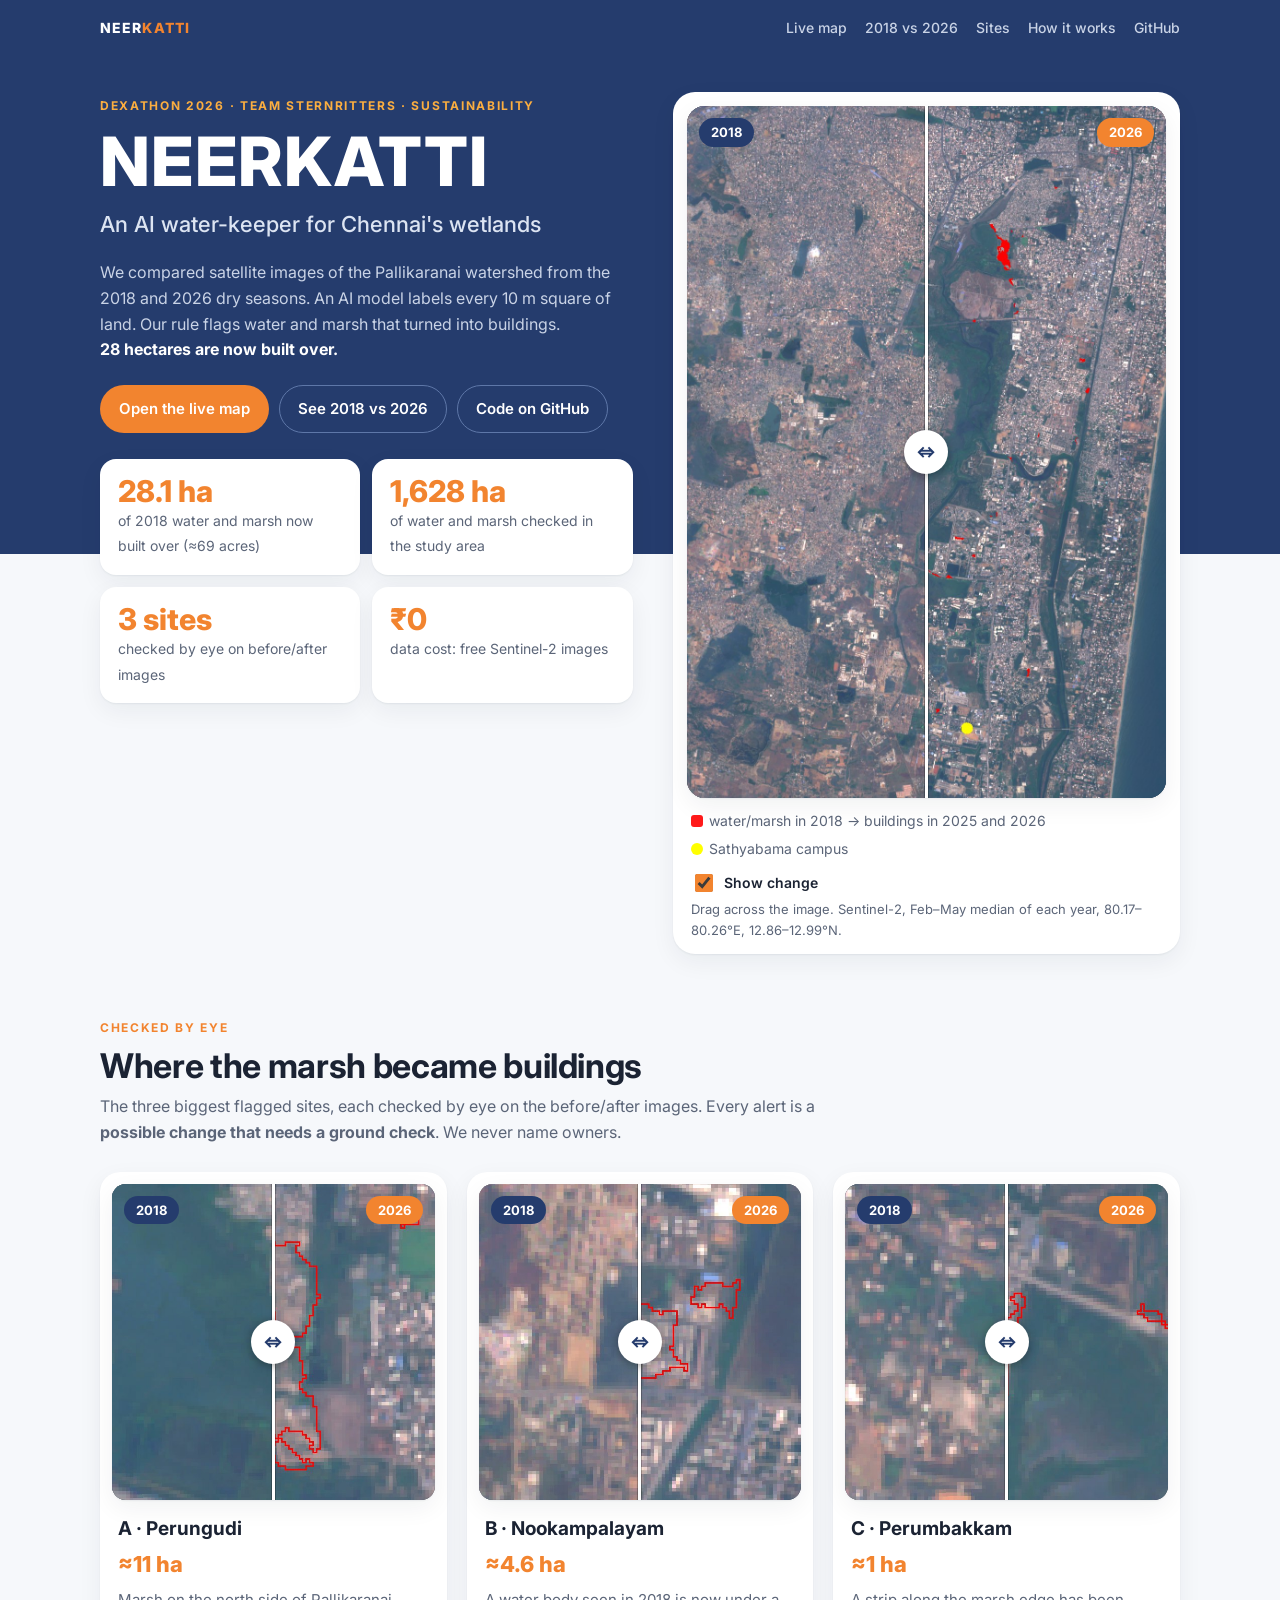
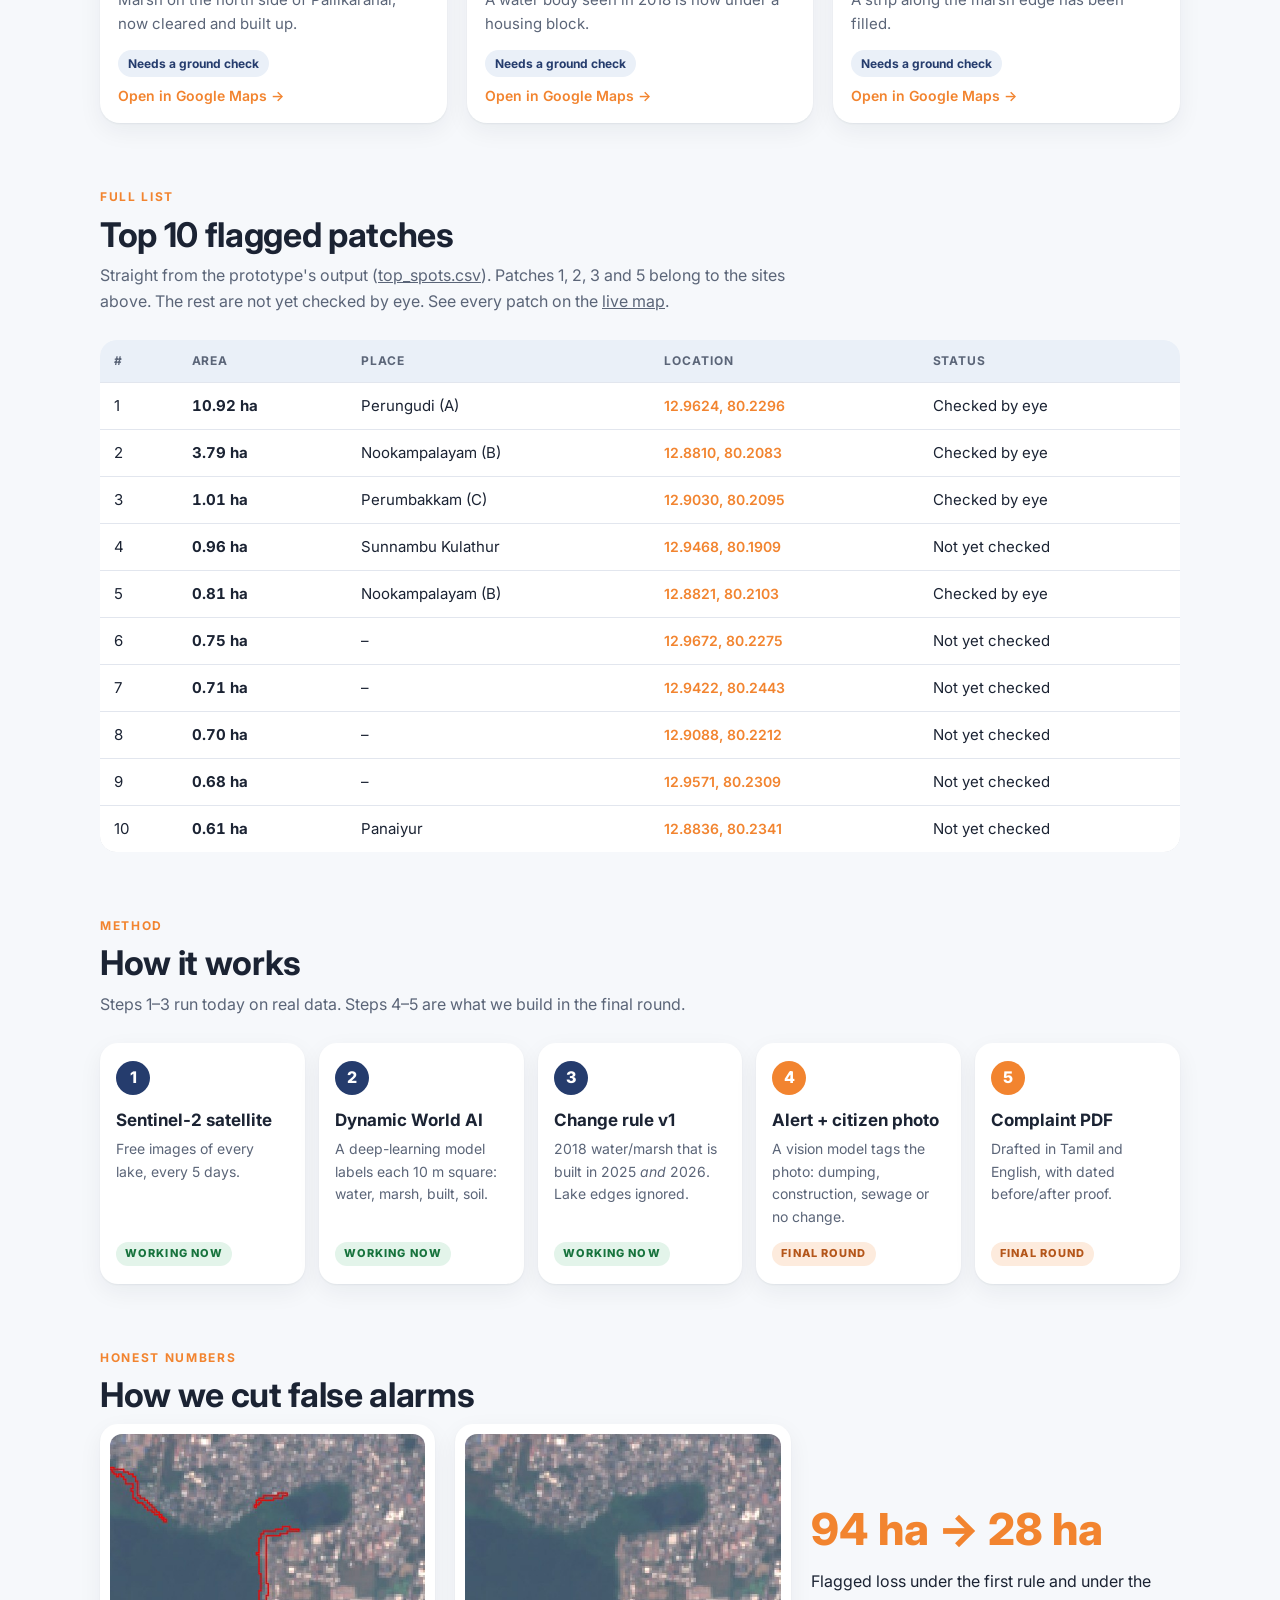
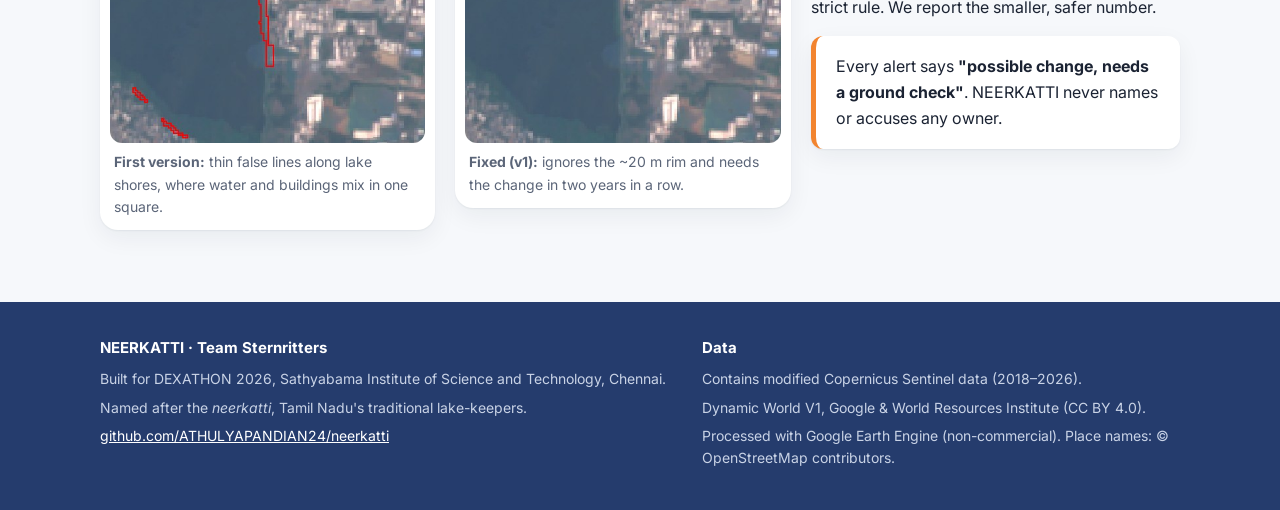
==== docs/index.html @ 3266e4dd "Round 2 web app: live Leaflet map of the Pallikaranai watershed docs/app/ is a static map app: 2018 " ====
<!doctype html>
<html lang="en">
<head>
<meta charset="utf-8">
<meta name="viewport" content="width=device-width, initial-scale=1">
<title>NEERKATTI · Chennai's AI water-keeper</title>
<meta name="description" content="Satellite change detection for the Pallikaranai wetlands, Chennai: 28 hectares of 2018 water and marsh are now built over. DEXATHON 2026, Team Sternritters.">
<meta property="og:title" content="NEERKATTI · Chennai's AI water-keeper">
<meta property="og:description" content="28 hectares of Pallikaranai's 2018 water and marsh are now built over. Drag the slider to see 2018 vs 2026.">
<meta property="og:image" content="https://athulyapandian24.github.io/neerkatti/img/og.jpg">
<meta property="og:url" content="https://athulyapandian24.github.io/neerkatti/">
<meta property="og:type" content="website">
<meta name="twitter:card" content="summary_large_image">
<link rel="icon" href="data:image/svg+xml,%3Csvg xmlns='http://www.w3.org/2000/svg' viewBox='0 0 64 64'%3E%3Ccircle cx='32' cy='32' r='30' fill='%23253C6D'/%3E%3Cpath d='M32 12C24 24 19 31 19 38a13 13 0 0 0 26 0c0-7-5-14-13-26z' fill='%23F2842F'/%3E%3C/svg%3E">
<link rel="preconnect" href="https://fonts.googleapis.com">
<link rel="preconnect" href="https://fonts.gstatic.com" crossorigin>
<link href="https://fonts.googleapis.com/css2?family=Inter:wght@400;500;600;700;800&display=swap" rel="stylesheet">
<style>
:root{
  --navy:#253C6D; --orange:#F2842F; --red:#ff1a1a; --yellow:#FBAE40;
  --bg:#F6F8FB; --card:#FFFFFF; --ink:#1B2333; --muted:#5B6578; --line:#E2E6EE; --tint:#EAF0F8;
  --shadow:0 1px 2px rgba(20,30,55,.06),0 8px 24px rgba(20,30,55,.06);
}
@media (prefers-color-scheme:dark){
  :root{--bg:#0E1422;--card:#161F31;--ink:#E8ECF4;--muted:#9AA6BC;--line:#26324A;--tint:#1C2740;
    --shadow:0 1px 2px rgba(0,0,0,.3),0 8px 24px rgba(0,0,0,.25)}
}
*{box-sizing:border-box}
html{scroll-behavior:smooth}
body{margin:0;background:var(--bg);color:var(--ink);font:16px/1.6 Inter,"Segoe UI",system-ui,-apple-system,sans-serif;-webkit-font-smoothing:antialiased}
a{color:inherit}
.wrap{max-width:1120px;margin:0 auto;padding:0 20px}
header.top{background:var(--navy);color:#fff}
header.top .wrap{display:flex;gap:12px;align-items:center;justify-content:space-between;min-height:56px;font-size:14px}
.brand{font-weight:800;letter-spacing:.08em}
.brand span{color:var(--orange)}
.top nav a{color:#C9D3E6;text-decoration:none;margin-left:18px;font-weight:500}
.top nav a:hover{color:#fff}
.hero{background:linear-gradient(180deg,var(--navy) 0,var(--navy) 55%,var(--bg) 55%);color:#fff;padding:36px 0 8px}
.hero-grid{display:grid;grid-template-columns:1.05fr 1fr;gap:40px;align-items:start}
.kicker{display:inline-block;font-size:12px;font-weight:700;letter-spacing:.14em;text-transform:uppercase;color:var(--yellow);margin-bottom:12px}
h1{font-size:clamp(40px,7vw,68px);line-height:1;margin:0 0 12px;letter-spacing:.02em;font-weight:800}
.sub{font-size:clamp(18px,2.4vw,22px);color:#DCE4F2;margin:0 0 18px;font-weight:500}
.lead{color:#C9D3E6;max-width:34em;margin:0 0 22px}
.lead b{color:#fff}
.btns{display:flex;flex-wrap:wrap;gap:10px;margin-bottom:26px}
.btn{display:inline-flex;align-items:center;gap:8px;padding:11px 18px;border-radius:999px;font-weight:600;font-size:15px;text-decoration:none;border:1.5px solid transparent}
.btn.primary{background:var(--orange);color:#fff}
.btn.ghost{border-color:#5E77A8;color:#fff}
.btn:hover{filter:brightness(1.08)}
.stats{display:grid;grid-template-columns:repeat(2,1fr);gap:12px;margin-top:4px}
.stat{background:var(--card);color:var(--ink);border-radius:16px;padding:16px 18px;box-shadow:var(--shadow)}
.stat b{display:block;font-size:30px;line-height:1.1;color:var(--orange);font-weight:800}
.stat span{font-size:14px;color:var(--muted)}
/* compare slider */
.compare{position:relative;overflow:hidden;border-radius:18px;box-shadow:var(--shadow);background:#2a3242;touch-action:pan-y;user-select:none;-webkit-user-select:none;cursor:ew-resize;--pos:50%}
.compare img{display:block;width:100%;height:auto;pointer-events:none}
.compare .after{position:relative}
.compare .after img + img{position:absolute;inset:0}
.compare .before{position:absolute;inset:0;clip-path:inset(0 calc(100% - var(--pos)) 0 0)}
.compare .handle{position:absolute;top:0;bottom:0;left:var(--pos);width:3px;margin-left:-1.5px;background:#fff;box-shadow:0 0 0 1px rgba(0,0,0,.25)}
.compare .knob{position:absolute;top:50%;left:var(--pos);transform:translate(-50%,-50%);width:44px;height:44px;border-radius:50%;background:#fff;color:var(--navy);display:grid;place-items:center;box-shadow:0 2px 10px rgba(0,0,0,.35);font-weight:800;font-size:15px}
.compare .knob:focus-visible{outline:3px solid var(--orange);outline-offset:3px}
.tag{position:absolute;top:12px;padding:4px 12px;border-radius:999px;font-size:13px;font-weight:700;color:#fff;pointer-events:none}
.tag.l{left:12px;background:var(--navy)}
.tag.r{right:12px;background:var(--orange)}
.map-card{background:var(--card);border-radius:22px;padding:14px;box-shadow:var(--shadow)}
.map-tools{display:flex;flex-wrap:wrap;gap:10px 18px;align-items:center;justify-content:space-between;padding:12px 4px 2px;font-size:14px;color:var(--muted)}
.legend{display:flex;flex-wrap:wrap;gap:6px 16px}
.legend i{display:inline-block;width:12px;height:12px;border-radius:3px;margin-right:6px;vertical-align:-1px}
.switch{display:inline-flex;align-items:center;gap:8px;cursor:pointer;font-weight:600;color:var(--ink)}
.switch input{width:18px;height:18px;accent-color:var(--orange)}
.hint{font-size:13px;color:var(--muted);padding:2px 4px 0}
section{padding:56px 0 8px}
h2{font-size:clamp(26px,3.4vw,34px);margin:0 0 8px;letter-spacing:-.01em;line-height:1.2}
.label{font-size:12px;font-weight:700;letter-spacing:.14em;text-transform:uppercase;color:var(--orange);margin-bottom:8px}
.intro{color:var(--muted);max-width:46em;margin:0 0 26px}
.sites{display:grid;grid-template-columns:repeat(3,1fr);gap:20px}
.site{background:var(--card);border-radius:20px;padding:12px;box-shadow:var(--shadow);display:flex;flex-direction:column}
.site .compare{border-radius:14px}
.site h3{margin:14px 6px 2px;font-size:19px}
.site .ha{margin:0 6px;color:var(--orange);font-weight:800;font-size:22px}
.site p{margin:6px 6px 10px;color:var(--muted);font-size:15px}
.site .foot{margin-top:auto;display:flex;flex-wrap:wrap;gap:8px;align-items:center;justify-content:space-between;padding:4px 6px 4px}
.pill{font-size:12px;font-weight:700;padding:4px 10px;border-radius:999px;background:var(--tint);color:var(--navy)}
@media (prefers-color-scheme:dark){.pill{color:#C9D3E6}}
.maplink{font-size:14px;font-weight:600;color:var(--orange);text-decoration:none}
.maplink:hover{text-decoration:underline}
table{width:100%;border-collapse:collapse;background:var(--card);border-radius:16px;overflow:hidden;box-shadow:var(--shadow);font-size:15px}
th,td{padding:11px 14px;text-align:left;border-bottom:1px solid var(--line)}
th{font-size:12px;letter-spacing:.08em;text-transform:uppercase;color:var(--muted);background:var(--tint)}
td.num{font-variant-numeric:tabular-nums;font-weight:700}
tr:last-child td{border-bottom:0}
.table-wrap{overflow-x:auto;border-radius:16px}
.steps{display:grid;grid-template-columns:repeat(5,1fr);gap:14px;counter-reset:s}
.step{background:var(--card);border-radius:18px;padding:18px 16px;box-shadow:var(--shadow);position:relative;display:flex;flex-direction:column;align-items:flex-start}
.step::before{counter-increment:s;content:counter(s);display:grid;place-items:center;width:34px;height:34px;border-radius:50%;background:var(--navy);color:#fff;font-weight:800;margin-bottom:12px}
.step.next::before{background:var(--orange)}
.step h3{margin:0 0 4px;font-size:17px}
.step p{margin:0 0 14px;color:var(--muted);font-size:14px}
.st{display:inline-block;margin-top:auto;font-size:11px;font-weight:800;letter-spacing:.1em;padding:3px 9px;border-radius:999px}
.st.now{background:#E3F4EA;color:#17733D}
.st.final{background:#FDEBDD;color:#B4561A}
@media (prefers-color-scheme:dark){.st.now{background:#163A27;color:#7FD6A2}.st.final{background:#3E2615;color:#F6B285}}
.fix{display:grid;grid-template-columns:1fr 1fr 1.1fr;gap:20px;align-items:start}
.fix figure{margin:0;background:var(--card);border-radius:18px;padding:10px;box-shadow:var(--shadow)}
.fix img{width:100%;height:auto;border-radius:12px;display:block}
.fix figcaption{font-size:14px;color:var(--muted);padding:8px 4px 2px}
.big{font-size:44px;font-weight:800;color:var(--orange);line-height:1.1;margin:0 0 8px}
.note{background:var(--card);border-left:5px solid var(--orange);border-radius:12px;padding:18px 20px;box-shadow:var(--shadow)}
.note p{margin:0}
footer{margin-top:64px;background:var(--navy);color:#C9D3E6;padding:34px 0;font-size:14px}
footer a{color:#fff}
footer .cols{display:grid;grid-template-columns:1.2fr 1fr;gap:28px}
footer h4{color:#fff;margin:0 0 8px;font-size:15px}
footer p{margin:0 0 6px}
@media (max-width:900px){
  .hero{background:var(--navy);padding-bottom:28px}
  .hero-grid{grid-template-columns:1fr}
  .sites{grid-template-columns:1fr}
  .steps{grid-template-columns:1fr 1fr}
  .fix{grid-template-columns:1fr 1fr}
  .fix .fix-text{grid-column:1/-1}
  footer .cols{grid-template-columns:1fr}
  .top nav{display:none}
}
@media (max-width:520px){
  .wrap{padding:0 16px}
  .steps{grid-template-columns:1fr}
  .fix{grid-template-columns:1fr}
  .stat b{font-size:26px}
}
</style>
</head>
<body>
<header class="top">
  <div class="wrap">
    <div class="brand">NEER<span>KATTI</span></div>
    <nav aria-label="Sections">
      <a href="app/">Live map</a><a href="#map">2018 vs 2026</a><a href="#sites">Sites</a><a href="#how">How it works</a><a href="https://github.com/ATHULYAPANDIAN24/neerkatti">GitHub</a>
    </nav>
  </div>
</header>

<div class="hero">
  <div class="wrap hero-grid">
    <div>
      <span class="kicker">DEXATHON 2026 · Team Sternritters · Sustainability</span>
      <h1>NEERKATTI</h1>
      <p class="sub">An AI water-keeper for Chennai's wetlands</p>
      <p class="lead">We compared satellite images of the Pallikaranai watershed from the 2018 and 2026 dry seasons. An AI model labels every 10&nbsp;m square of land. Our rule flags water and marsh that turned into buildings. <b>28&nbsp;hectares are now built over.</b></p>
      <div class="btns">
        <a class="btn primary" href="app/">Open the live map</a>
        <a class="btn ghost" href="#map">See 2018 vs 2026</a>
        <a class="btn ghost" href="https://github.com/ATHULYAPANDIAN24/neerkatti">Code on GitHub</a>
      </div>
      <div class="stats">
        <div class="stat"><b>28.1&nbsp;ha</b><span>of 2018 water and marsh now built over (≈69 acres)</span></div>
        <div class="stat"><b>1,628&nbsp;ha</b><span>of water and marsh checked in the study area</span></div>
        <div class="stat"><b>3 sites</b><span>checked by eye on before/after images</span></div>
        <div class="stat"><b>₹0</b><span>data cost: free Sentinel-2 images</span></div>
      </div>
    </div>

    <div class="map-card" id="map">
      <div class="compare" data-compare aria-label="2018 versus 2026 satellite comparison">
        <div class="after">
          <img src="img/area_2026.jpg" alt="Pallikaranai watershed, 2026 satellite image" width="1039" height="1500">
          <img src="img/area_2026_loss.jpg" alt="Pallikaranai watershed, 2026, with built-over water and marsh in red" width="1039" height="1500" data-loss>
        </div>
        <div class="before"><img src="img/area_2018.jpg" alt="Pallikaranai watershed, 2018 satellite image" width="1039" height="1500"></div>
        <span class="tag l">2018</span><span class="tag r">2026</span>
        <div class="handle"></div>
        <div class="knob" role="slider" tabindex="0" aria-label="Move to compare 2018 and 2026" aria-valuemin="0" aria-valuemax="100" aria-valuenow="50">⇔</div>
      </div>
      <div class="map-tools">
        <div class="legend">
          <span><i style="background:var(--red)"></i>water/marsh in 2018 → buildings in 2025 and 2026</span>
          <span><i style="background:#ffff00;border-radius:50%"></i>Sathyabama campus</span>
        </div>
        <label class="switch"><input type="checkbox" checked data-toggle> Show change</label>
      </div>
      <div class="hint">Drag across the image. Sentinel-2, Feb–May median of each year, 80.17–80.26°E, 12.86–12.99°N.</div>
    </div>
  </div>
</div>

<main class="wrap">
  <section id="sites">
    <div class="label">Checked by eye</div>
    <h2>Where the marsh became buildings</h2>
    <p class="intro">The three biggest flagged sites, each checked by eye on the before/after images. Every alert is a <b>possible change that needs a ground check</b>. We never name owners.</p>
    <div class="sites">
      <article class="site">
        <div class="compare" data-compare aria-label="Site A, Perungudi, 2018 versus 2026">
          <div class="after"><img src="img/site_a_2026.jpg" alt="Perungudi 2026 with lost marsh outlined in red" width="640" height="628" loading="lazy"></div>
          <div class="before"><img src="img/site_a_2018.jpg" alt="Perungudi 2018" width="640" height="628" loading="lazy"></div>
          <span class="tag l">2018</span><span class="tag r">2026</span>
          <div class="handle"></div><div class="knob" role="slider" tabindex="0" aria-label="Compare 2018 and 2026" aria-valuemin="0" aria-valuemax="100" aria-valuenow="50">⇔</div>
        </div>
        <h3>A · Perungudi</h3>
        <div class="ha">≈11 ha</div>
        <p>Marsh on the north side of Pallikaranai, now cleared and built up.</p>
        <div class="foot"><span class="pill">Needs a ground check</span><a class="maplink" href="https://www.google.com/maps/@12.96237,80.22958,600m/data=!3m1!1e3">Open in Google Maps →</a></div>
      </article>
      <article class="site">
        <div class="compare" data-compare aria-label="Site B, Nookampalayam, 2018 versus 2026">
          <div class="after"><img src="img/site_b_2026.jpg" alt="Nookampalayam 2026 with built-over water outlined in red" width="640" height="628" loading="lazy"></div>
          <div class="before"><img src="img/site_b_2018.jpg" alt="Nookampalayam 2018" width="640" height="628" loading="lazy"></div>
          <span class="tag l">2018</span><span class="tag r">2026</span>
          <div class="handle"></div><div class="knob" role="slider" tabindex="0" aria-label="Compare 2018 and 2026" aria-valuemin="0" aria-valuemax="100" aria-valuenow="50">⇔</div>
        </div>
        <h3>B · Nookampalayam</h3>
        <div class="ha">≈4.6 ha</div>
        <p>A water body seen in 2018 is now under a housing block.</p>
        <div class="foot"><span class="pill">Needs a ground check</span><a class="maplink" href="https://www.google.com/maps/@12.88096,80.20827,600m/data=!3m1!1e3">Open in Google Maps →</a></div>
      </article>
      <article class="site">
        <div class="compare" data-compare aria-label="Site C, Perumbakkam, 2018 versus 2026">
          <div class="after"><img src="img/site_c_2026.jpg" alt="Perumbakkam 2026 with filled marsh edge outlined in red" width="640" height="628" loading="lazy"></div>
          <div class="before"><img src="img/site_c_2018.jpg" alt="Perumbakkam 2018" width="640" height="628" loading="lazy"></div>
          <span class="tag l">2018</span><span class="tag r">2026</span>
          <div class="handle"></div><div class="knob" role="slider" tabindex="0" aria-label="Compare 2018 and 2026" aria-valuemin="0" aria-valuemax="100" aria-valuenow="50">⇔</div>
        </div>
        <h3>C · Perumbakkam</h3>
        <div class="ha">≈1 ha</div>
        <p>A strip along the marsh edge has been filled.</p>
        <div class="foot"><span class="pill">Needs a ground check</span><a class="maplink" href="https://www.google.com/maps/@12.90296,80.20947,600m/data=!3m1!1e3">Open in Google Maps →</a></div>
      </article>
    </div>
  </section>

  <section id="spots">
    <div class="label">Full list</div>
    <h2>Top 10 flagged patches</h2>
    <p class="intro">Straight from the prototype's output (<a href="https://github.com/ATHULYAPANDIAN24/neerkatti/blob/main/outputs/top_spots.csv">top_spots.csv</a>). Patches 1, 2, 3 and 5 belong to the sites above. The rest are not yet checked by eye. See every patch on the <a href="app/">live map</a>.</p>
    <div class="table-wrap">
      <table>
        <thead><tr><th>#</th><th>Area</th><th>Place</th><th>Location</th><th>Status</th></tr></thead>
        <tbody>
          <tr><td>1</td><td class="num">10.92 ha</td><td>Perungudi (A)</td><td><a class="maplink" href="https://www.google.com/maps/@12.96237,80.22958,400m/data=!3m1!1e3">12.9624, 80.2296</a></td><td>Checked by eye</td></tr>
          <tr><td>2</td><td class="num">3.79 ha</td><td>Nookampalayam (B)</td><td><a class="maplink" href="https://www.google.com/maps/@12.88096,80.20827,400m/data=!3m1!1e3">12.8810, 80.2083</a></td><td>Checked by eye</td></tr>
          <tr><td>3</td><td class="num">1.01 ha</td><td>Perumbakkam (C)</td><td><a class="maplink" href="https://www.google.com/maps/@12.90296,80.20947,400m/data=!3m1!1e3">12.9030, 80.2095</a></td><td>Checked by eye</td></tr>
          <tr><td>4</td><td class="num">0.96 ha</td><td>Sunnambu Kulathur</td><td><a class="maplink" href="https://www.google.com/maps/@12.94678,80.19085,400m/data=!3m1!1e3">12.9468, 80.1909</a></td><td>Not yet checked</td></tr>
          <tr><td>5</td><td class="num">0.81 ha</td><td>Nookampalayam (B)</td><td><a class="maplink" href="https://www.google.com/maps/@12.88213,80.21025,400m/data=!3m1!1e3">12.8821, 80.2103</a></td><td>Checked by eye</td></tr>
          <tr><td>6</td><td class="num">0.75 ha</td><td>–</td><td><a class="maplink" href="https://www.google.com/maps/@12.96723,80.2275,400m/data=!3m1!1e3">12.9672, 80.2275</a></td><td>Not yet checked</td></tr>
          <tr><td>7</td><td class="num">0.71 ha</td><td>–</td><td><a class="maplink" href="https://www.google.com/maps/@12.9422,80.24429,400m/data=!3m1!1e3">12.9422, 80.2443</a></td><td>Not yet checked</td></tr>
          <tr><td>8</td><td class="num">0.70 ha</td><td>–</td><td><a class="maplink" href="https://www.google.com/maps/@12.9088,80.22116,400m/data=!3m1!1e3">12.9088, 80.2212</a></td><td>Not yet checked</td></tr>
          <tr><td>9</td><td class="num">0.68 ha</td><td>–</td><td><a class="maplink" href="https://www.google.com/maps/@12.95706,80.23088,400m/data=!3m1!1e3">12.9571, 80.2309</a></td><td>Not yet checked</td></tr>
          <tr><td>10</td><td class="num">0.61 ha</td><td>Panaiyur</td><td><a class="maplink" href="https://www.google.com/maps/@12.88364,80.23413,400m/data=!3m1!1e3">12.8836, 80.2341</a></td><td>Not yet checked</td></tr>
        </tbody>
      </table>
    </div>
  </section>

  <section id="how">
    <div class="label">Method</div>
    <h2>How it works</h2>
    <p class="intro">Steps 1–3 run today on real data. Steps 4–5 are what we build in the final round.</p>
    <div class="steps">
      <div class="step"><h3>Sentinel-2 satellite</h3><p>Free images of every lake, every 5 days.</p><span class="st now">WORKING NOW</span></div>
      <div class="step"><h3>Dynamic World AI</h3><p>A deep-learning model labels each 10&nbsp;m square: water, marsh, built, soil.</p><span class="st now">WORKING NOW</span></div>
      <div class="step"><h3>Change rule v1</h3><p>2018 water/marsh that is built in 2025 <i>and</i> 2026. Lake edges ignored.</p><span class="st now">WORKING NOW</span></div>
      <div class="step next"><h3>Alert + citizen photo</h3><p>A vision model tags the photo: dumping, construction, sewage or no change.</p><span class="st final">FINAL ROUND</span></div>
      <div class="step next"><h3>Complaint PDF</h3><p>Drafted in Tamil and English, with dated before/after proof.</p><span class="st final">FINAL ROUND</span></div>
    </div>
  </section>

  <section id="fix">
    <div class="label">Honest numbers</div>
    <h2>How we cut false alarms</h2>
    <div class="fix">
      <figure><img src="img/v0_edges.jpg" alt="First version: false alert lines along a lake shore" width="480" height="471" loading="lazy"><figcaption><b>First version:</b> thin false lines along lake shores, where water and buildings mix in one square.</figcaption></figure>
      <figure><img src="img/v1_edges.jpg" alt="Fixed version: no false lines along the shore" width="480" height="471" loading="lazy"><figcaption><b>Fixed (v1):</b> ignores the ~20&nbsp;m rim and needs the change in two years in a row.</figcaption></figure>
      <div class="fix-text" style="align-self:center">
        <p class="big">94 ha → 28 ha</p>
        <p>Flagged loss under the first rule and under the strict rule. We report the smaller, safer number.</p>
        <div class="note"><p>Every alert says <b>"possible change, needs a ground check"</b>. NEERKATTI never names or accuses any owner.</p></div>
      </div>
    </div>
  </section>
</main>

<footer>
  <div class="wrap cols">
    <div>
      <h4>NEERKATTI · Team Sternritters</h4>
      <p>Built for DEXATHON 2026, Sathyabama Institute of Science and Technology, Chennai.</p>
      <p>Named after the <i>neerkatti</i>, Tamil Nadu's traditional lake-keepers.</p>
      <p><a href="https://github.com/ATHULYAPANDIAN24/neerkatti">github.com/ATHULYAPANDIAN24/neerkatti</a></p>
    </div>
    <div>
      <h4>Data</h4>
      <p>Contains modified Copernicus Sentinel data (2018–2026).</p>
      <p>Dynamic World V1, Google &amp; World Resources Institute (CC BY 4.0).</p>
      <p>Processed with Google Earth Engine (non-commercial). Place names: © OpenStreetMap contributors.</p>
    </div>
  </div>
</footer>

<script>
document.querySelectorAll('[data-compare]').forEach(function (box) {
  var knob = box.querySelector('.knob');
  var dragging = false;
  function set(pct) {
    pct = Math.max(0, Math.min(100, pct));
    box.style.setProperty('--pos', pct + '%');
    knob.setAttribute('aria-valuenow', Math.round(pct));
  }
  function fromEvent(e) {
    var r = box.getBoundingClientRect();
    set((e.clientX - r.left) / r.width * 100);
  }
  box.addEventListener('pointerdown', function (e) {
    dragging = true; box.setPointerCapture(e.pointerId); fromEvent(e);
  });
  box.addEventListener('pointermove', function (e) { if (dragging) fromEvent(e); });
  ['pointerup', 'pointercancel'].forEach(function (t) {
    box.addEventListener(t, function () { dragging = false; });
  });
  knob.addEventListener('keydown', function (e) {
    var now = parseFloat(knob.getAttribute('aria-valuenow'));
    if (e.key === 'ArrowLeft' || e.key === 'ArrowDown') { set(now - 5); e.preventDefault(); }
    if (e.key === 'ArrowRight' || e.key === 'ArrowUp') { set(now + 5); e.preventDefault(); }
    if (e.key === 'Home') { set(0); e.preventDefault(); }
    if (e.key === 'End') { set(100); e.preventDefault(); }
  });
});
var toggle = document.querySelector('[data-toggle]');
var loss = document.querySelector('[data-loss]');
toggle.addEventListener('change', function () { loss.style.visibility = toggle.checked ? 'visible' : 'hidden'; });
</script>
</body>
</html>
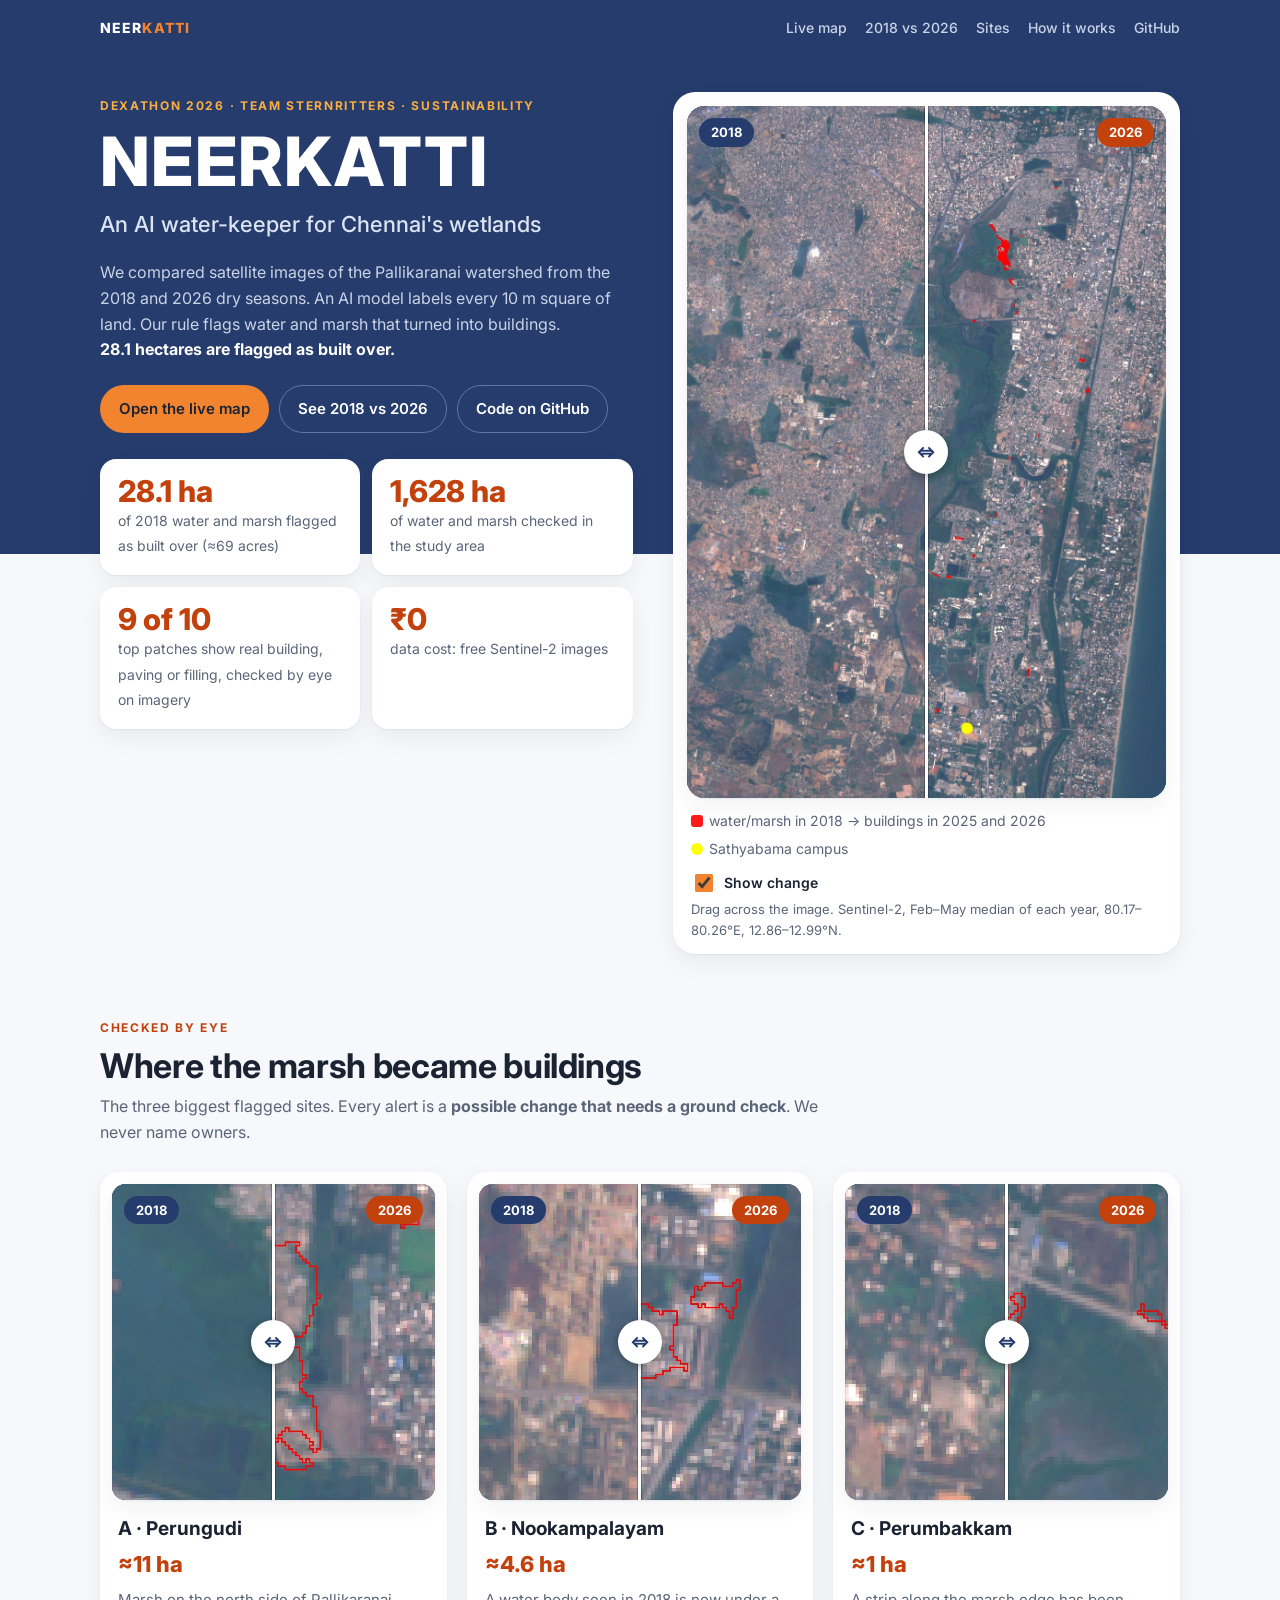
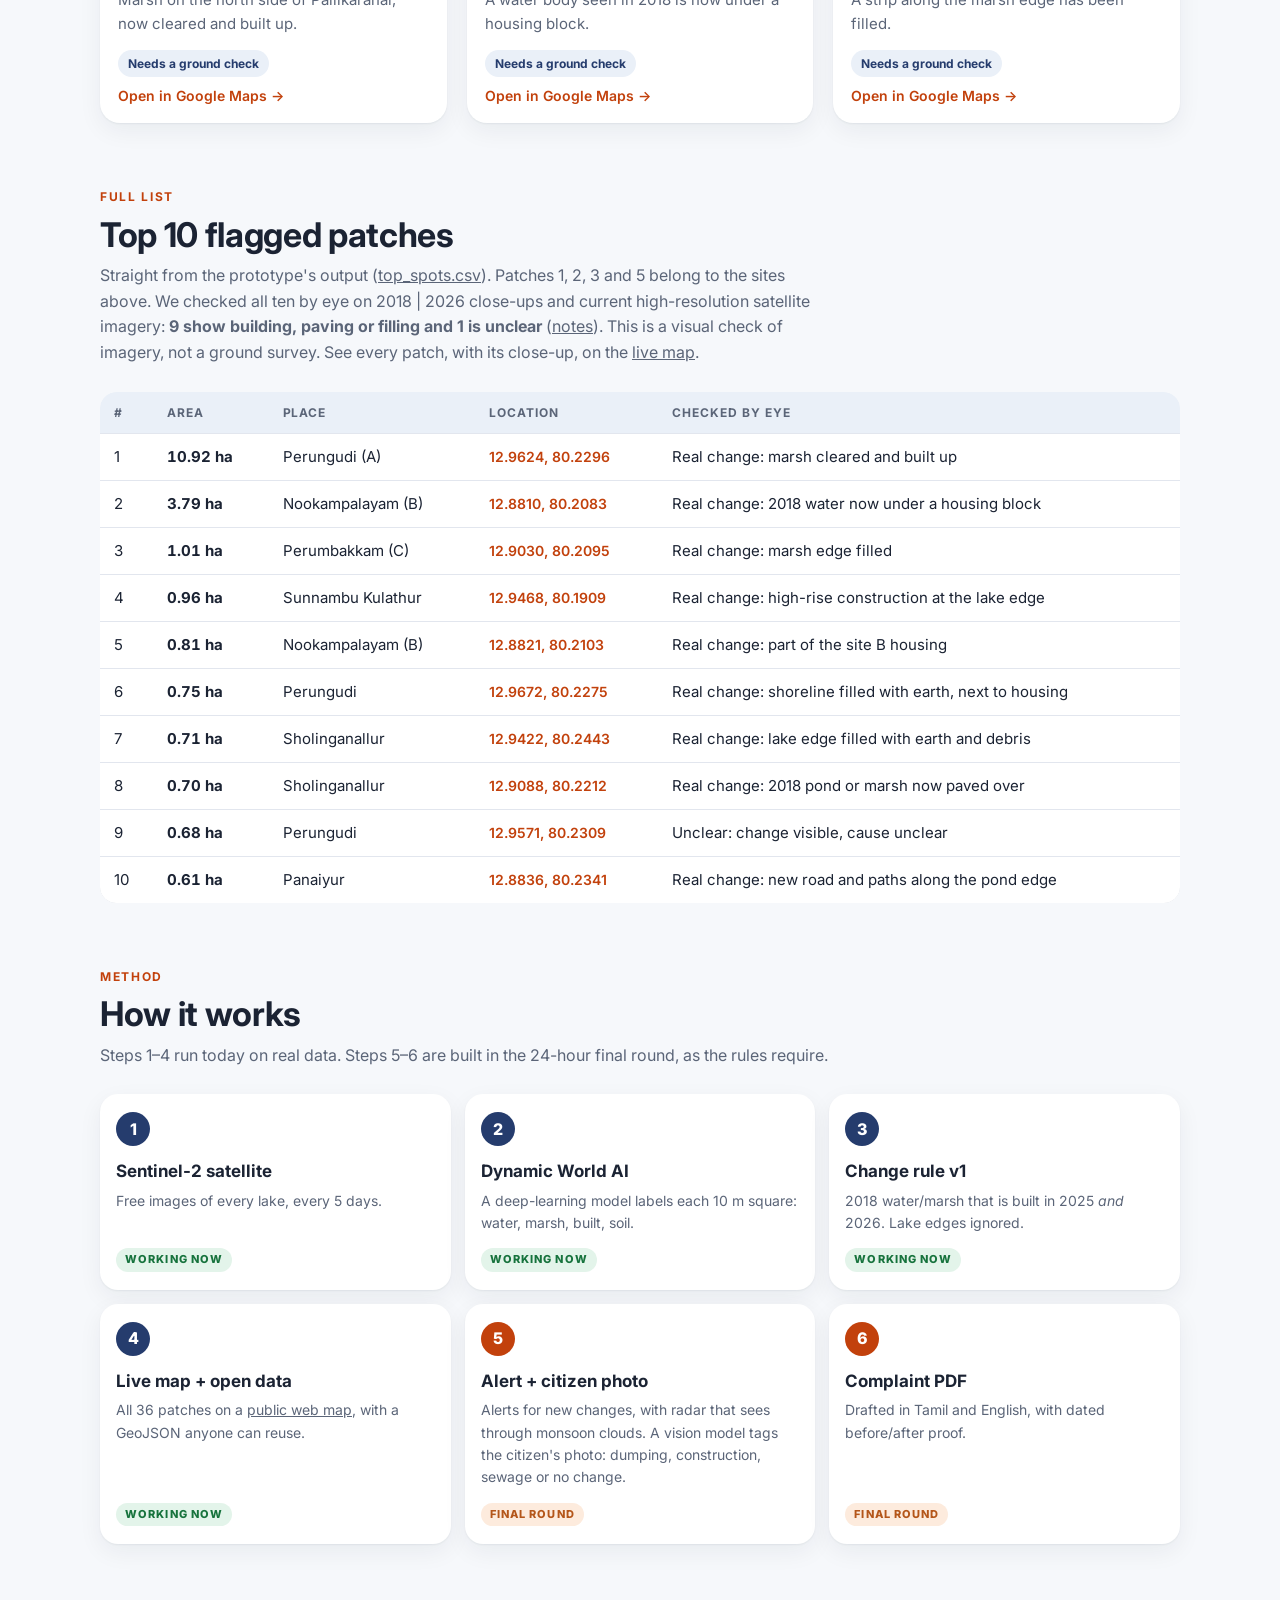
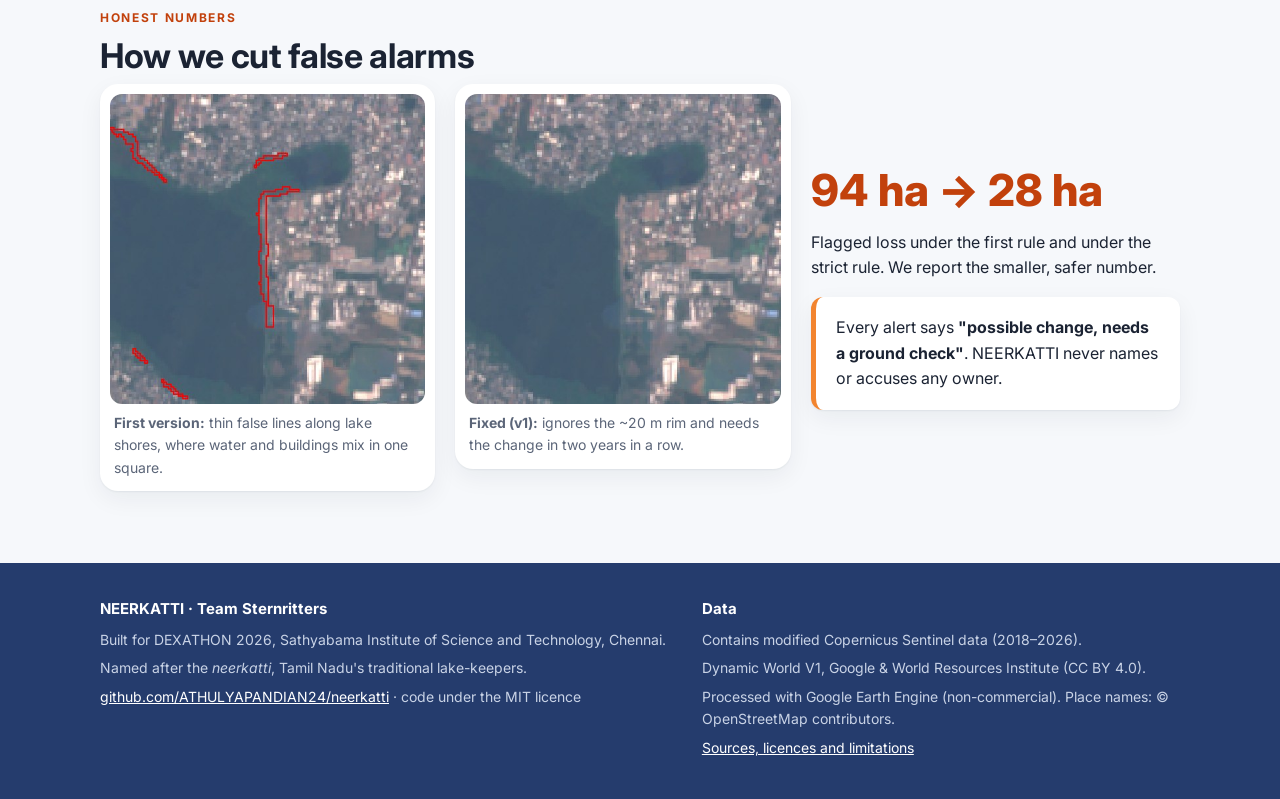
==== commit 75f635c9: "Project page matches the top-10 check; README, tests and licence - Project page: "9 of 10" replaces " ====
--- a/docs/index.html
+++ b/docs/index.html
@@ -4,9 +4,9 @@
 <meta charset="utf-8">
 <meta name="viewport" content="width=device-width, initial-scale=1">
 <title>NEERKATTI · Chennai's AI water-keeper</title>
-<meta name="description" content="Satellite change detection for the Pallikaranai wetlands, Chennai: 28 hectares of 2018 water and marsh are now built over. DEXATHON 2026, Team Sternritters.">
+<meta name="description" content="Satellite change detection for the Pallikaranai wetlands, Chennai: 28.1 hectares of 2018 water and marsh are flagged as built over. DEXATHON 2026, Team Sternritters.">
 <meta property="og:title" content="NEERKATTI · Chennai's AI water-keeper">
-<meta property="og:description" content="28 hectares of Pallikaranai's 2018 water and marsh are now built over. Drag the slider to see 2018 vs 2026.">
+<meta property="og:description" content="28.1 hectares of Pallikaranai's 2018 water and marsh are flagged as built over. Drag the slider to see 2018 vs 2026.">
 <meta property="og:image" content="https://athulyapandian24.github.io/neerkatti/img/og.jpg">
 <meta property="og:url" content="https://athulyapandian24.github.io/neerkatti/">
 <meta property="og:type" content="website">
@@ -14,15 +14,16 @@
 <link rel="icon" href="data:image/svg+xml,%3Csvg xmlns='http://www.w3.org/2000/svg' viewBox='0 0 64 64'%3E%3Ccircle cx='32' cy='32' r='30' fill='%23253C6D'/%3E%3Cpath d='M32 12C24 24 19 31 19 38a13 13 0 0 0 26 0c0-7-5-14-13-26z' fill='%23F2842F'/%3E%3C/svg%3E">
 <link rel="preconnect" href="https://fonts.googleapis.com">
 <link rel="preconnect" href="https://fonts.gstatic.com" crossorigin>
-<link href="https://fonts.googleapis.com/css2?family=Inter:wght@400;500;600;700;800&display=swap" rel="stylesheet">
+<link rel="stylesheet" href="https://fonts.googleapis.com/css2?family=Inter:wght@400;500;600;700;800&display=swap" media="print" onload="this.media='all'">
 <style>
 :root{
   --navy:#253C6D; --orange:#F2842F; --red:#ff1a1a; --yellow:#FBAE40;
+  --accent:#C2410C; /* orange for text on light backgrounds (5.2:1 on white) */
   --bg:#F6F8FB; --card:#FFFFFF; --ink:#1B2333; --muted:#5B6578; --line:#E2E6EE; --tint:#EAF0F8;
   --shadow:0 1px 2px rgba(20,30,55,.06),0 8px 24px rgba(20,30,55,.06);
 }
 @media (prefers-color-scheme:dark){
-  :root{--bg:#0E1422;--card:#161F31;--ink:#E8ECF4;--muted:#9AA6BC;--line:#26324A;--tint:#1C2740;
+  :root{--accent:#F2842F;--bg:#0E1422;--card:#161F31;--ink:#E8ECF4;--muted:#9AA6BC;--line:#26324A;--tint:#1C2740;
     --shadow:0 1px 2px rgba(0,0,0,.3),0 8px 24px rgba(0,0,0,.25)}
 }
 *{box-sizing:border-box}
@@ -45,12 +46,12 @@
 .lead b{color:#fff}
 .btns{display:flex;flex-wrap:wrap;gap:10px;margin-bottom:26px}
 .btn{display:inline-flex;align-items:center;gap:8px;padding:11px 18px;border-radius:999px;font-weight:600;font-size:15px;text-decoration:none;border:1.5px solid transparent}
-.btn.primary{background:var(--orange);color:#fff}
+.btn.primary{background:var(--orange);color:#1B2333}
 .btn.ghost{border-color:#5E77A8;color:#fff}
 .btn:hover{filter:brightness(1.08)}
 .stats{display:grid;grid-template-columns:repeat(2,1fr);gap:12px;margin-top:4px}
 .stat{background:var(--card);color:var(--ink);border-radius:16px;padding:16px 18px;box-shadow:var(--shadow)}
-.stat b{display:block;font-size:30px;line-height:1.1;color:var(--orange);font-weight:800}
+.stat b{display:block;font-size:30px;line-height:1.1;color:var(--accent);font-weight:800}
 .stat span{font-size:14px;color:var(--muted)}
 /* compare slider */
 .compare{position:relative;overflow:hidden;border-radius:18px;box-shadow:var(--shadow);background:#2a3242;touch-action:pan-y;user-select:none;-webkit-user-select:none;cursor:ew-resize;--pos:50%}
@@ -63,7 +64,7 @@
 .compare .knob:focus-visible{outline:3px solid var(--orange);outline-offset:3px}
 .tag{position:absolute;top:12px;padding:4px 12px;border-radius:999px;font-size:13px;font-weight:700;color:#fff;pointer-events:none}
 .tag.l{left:12px;background:var(--navy)}
-.tag.r{right:12px;background:var(--orange)}
+.tag.r{right:12px;background:#C2410C}
 .map-card{background:var(--card);border-radius:22px;padding:14px;box-shadow:var(--shadow)}
 .map-tools{display:flex;flex-wrap:wrap;gap:10px 18px;align-items:center;justify-content:space-between;padding:12px 4px 2px;font-size:14px;color:var(--muted)}
 .legend{display:flex;flex-wrap:wrap;gap:6px 16px}
@@ -73,18 +74,18 @@
 .hint{font-size:13px;color:var(--muted);padding:2px 4px 0}
 section{padding:56px 0 8px}
 h2{font-size:clamp(26px,3.4vw,34px);margin:0 0 8px;letter-spacing:-.01em;line-height:1.2}
-.label{font-size:12px;font-weight:700;letter-spacing:.14em;text-transform:uppercase;color:var(--orange);margin-bottom:8px}
+.label{font-size:12px;font-weight:700;letter-spacing:.14em;text-transform:uppercase;color:var(--accent);margin-bottom:8px}
 .intro{color:var(--muted);max-width:46em;margin:0 0 26px}
 .sites{display:grid;grid-template-columns:repeat(3,1fr);gap:20px}
 .site{background:var(--card);border-radius:20px;padding:12px;box-shadow:var(--shadow);display:flex;flex-direction:column}
 .site .compare{border-radius:14px}
 .site h3{margin:14px 6px 2px;font-size:19px}
-.site .ha{margin:0 6px;color:var(--orange);font-weight:800;font-size:22px}
+.site .ha{margin:0 6px;color:var(--accent);font-weight:800;font-size:22px}
 .site p{margin:6px 6px 10px;color:var(--muted);font-size:15px}
 .site .foot{margin-top:auto;display:flex;flex-wrap:wrap;gap:8px;align-items:center;justify-content:space-between;padding:4px 6px 4px}
 .pill{font-size:12px;font-weight:700;padding:4px 10px;border-radius:999px;background:var(--tint);color:var(--navy)}
 @media (prefers-color-scheme:dark){.pill{color:#C9D3E6}}
-.maplink{font-size:14px;font-weight:600;color:var(--orange);text-decoration:none}
+.maplink{font-size:14px;font-weight:600;color:var(--accent);text-decoration:none}
 .maplink:hover{text-decoration:underline}
 table{width:100%;border-collapse:collapse;background:var(--card);border-radius:16px;overflow:hidden;box-shadow:var(--shadow);font-size:15px}
 th,td{padding:11px 14px;text-align:left;border-bottom:1px solid var(--line)}
@@ -92,10 +93,10 @@
 td.num{font-variant-numeric:tabular-nums;font-weight:700}
 tr:last-child td{border-bottom:0}
 .table-wrap{overflow-x:auto;border-radius:16px}
-.steps{display:grid;grid-template-columns:repeat(5,1fr);gap:14px;counter-reset:s}
+.steps{display:grid;grid-template-columns:repeat(3,1fr);gap:14px;counter-reset:s}
 .step{background:var(--card);border-radius:18px;padding:18px 16px;box-shadow:var(--shadow);position:relative;display:flex;flex-direction:column;align-items:flex-start}
 .step::before{counter-increment:s;content:counter(s);display:grid;place-items:center;width:34px;height:34px;border-radius:50%;background:var(--navy);color:#fff;font-weight:800;margin-bottom:12px}
-.step.next::before{background:var(--orange)}
+.step.next::before{background:#C2410C}
 .step h3{margin:0 0 4px;font-size:17px}
 .step p{margin:0 0 14px;color:var(--muted);font-size:14px}
 .st{display:inline-block;margin-top:auto;font-size:11px;font-weight:800;letter-spacing:.1em;padding:3px 9px;border-radius:999px}
@@ -106,7 +107,7 @@
 .fix figure{margin:0;background:var(--card);border-radius:18px;padding:10px;box-shadow:var(--shadow)}
 .fix img{width:100%;height:auto;border-radius:12px;display:block}
 .fix figcaption{font-size:14px;color:var(--muted);padding:8px 4px 2px}
-.big{font-size:44px;font-weight:800;color:var(--orange);line-height:1.1;margin:0 0 8px}
+.big{font-size:44px;font-weight:800;color:var(--accent);line-height:1.1;margin:0 0 8px}
 .note{background:var(--card);border-left:5px solid var(--orange);border-radius:12px;padding:18px 20px;box-shadow:var(--shadow)}
 .note p{margin:0}
 footer{margin-top:64px;background:var(--navy);color:#C9D3E6;padding:34px 0;font-size:14px}
@@ -148,16 +149,16 @@
       <span class="kicker">DEXATHON 2026 · Team Sternritters · Sustainability</span>
       <h1>NEERKATTI</h1>
       <p class="sub">An AI water-keeper for Chennai's wetlands</p>
-      <p class="lead">We compared satellite images of the Pallikaranai watershed from the 2018 and 2026 dry seasons. An AI model labels every 10&nbsp;m square of land. Our rule flags water and marsh that turned into buildings. <b>28&nbsp;hectares are now built over.</b></p>
+      <p class="lead">We compared satellite images of the Pallikaranai watershed from the 2018 and 2026 dry seasons. An AI model labels every 10&nbsp;m square of land. Our rule flags water and marsh that turned into buildings. <b>28.1&nbsp;hectares are flagged as built over.</b></p>
       <div class="btns">
         <a class="btn primary" href="app/">Open the live map</a>
         <a class="btn ghost" href="#map">See 2018 vs 2026</a>
         <a class="btn ghost" href="https://github.com/ATHULYAPANDIAN24/neerkatti">Code on GitHub</a>
       </div>
       <div class="stats">
-        <div class="stat"><b>28.1&nbsp;ha</b><span>of 2018 water and marsh now built over (≈69 acres)</span></div>
+        <div class="stat"><b>28.1&nbsp;ha</b><span>of 2018 water and marsh flagged as built over (≈69 acres)</span></div>
         <div class="stat"><b>1,628&nbsp;ha</b><span>of water and marsh checked in the study area</span></div>
-        <div class="stat"><b>3 sites</b><span>checked by eye on before/after images</span></div>
+        <div class="stat"><b>9 of 10</b><span>top patches show real building, paving or filling, checked by eye on imagery</span></div>
         <div class="stat"><b>₹0</b><span>data cost: free Sentinel-2 images</span></div>
       </div>
     </div>
@@ -189,7 +190,7 @@
   <section id="sites">
     <div class="label">Checked by eye</div>
     <h2>Where the marsh became buildings</h2>
-    <p class="intro">The three biggest flagged sites, each checked by eye on the before/after images. Every alert is a <b>possible change that needs a ground check</b>. We never name owners.</p>
+    <p class="intro">The three biggest flagged sites. Every alert is a <b>possible change that needs a ground check</b>. We never name owners.</p>
     <div class="sites">
       <article class="site">
         <div class="compare" data-compare aria-label="Site A, Perungudi, 2018 versus 2026">
@@ -233,21 +234,21 @@
   <section id="spots">
     <div class="label">Full list</div>
     <h2>Top 10 flagged patches</h2>
-    <p class="intro">Straight from the prototype's output (<a href="https://github.com/ATHULYAPANDIAN24/neerkatti/blob/main/outputs/top_spots.csv">top_spots.csv</a>). Patches 1, 2, 3 and 5 belong to the sites above. The rest are not yet checked by eye. See every patch on the <a href="app/">live map</a>.</p>
+    <p class="intro">Straight from the prototype's output (<a href="https://github.com/ATHULYAPANDIAN24/neerkatti/blob/main/outputs/top_spots.csv">top_spots.csv</a>). Patches 1, 2, 3 and 5 belong to the sites above. We checked all ten by eye on 2018 | 2026 close-ups and current high-resolution satellite imagery: <b>9 show building, paving or filling and 1 is unclear</b> (<a href="https://github.com/ATHULYAPANDIAN24/neerkatti/blob/main/outputs/topten_check.md">notes</a>). This is a visual check of imagery, not a ground survey. See every patch, with its close-up, on the <a href="app/">live map</a>.</p>
     <div class="table-wrap">
       <table>
-        <thead><tr><th>#</th><th>Area</th><th>Place</th><th>Location</th><th>Status</th></tr></thead>
+        <thead><tr><th>#</th><th>Area</th><th>Place</th><th>Location</th><th>Checked by eye</th></tr></thead>
         <tbody>
-          <tr><td>1</td><td class="num">10.92 ha</td><td>Perungudi (A)</td><td><a class="maplink" href="https://www.google.com/maps/@12.96237,80.22958,400m/data=!3m1!1e3">12.9624, 80.2296</a></td><td>Checked by eye</td></tr>
-          <tr><td>2</td><td class="num">3.79 ha</td><td>Nookampalayam (B)</td><td><a class="maplink" href="https://www.google.com/maps/@12.88096,80.20827,400m/data=!3m1!1e3">12.8810, 80.2083</a></td><td>Checked by eye</td></tr>
-          <tr><td>3</td><td class="num">1.01 ha</td><td>Perumbakkam (C)</td><td><a class="maplink" href="https://www.google.com/maps/@12.90296,80.20947,400m/data=!3m1!1e3">12.9030, 80.2095</a></td><td>Checked by eye</td></tr>
-          <tr><td>4</td><td class="num">0.96 ha</td><td>Sunnambu Kulathur</td><td><a class="maplink" href="https://www.google.com/maps/@12.94678,80.19085,400m/data=!3m1!1e3">12.9468, 80.1909</a></td><td>Not yet checked</td></tr>
-          <tr><td>5</td><td class="num">0.81 ha</td><td>Nookampalayam (B)</td><td><a class="maplink" href="https://www.google.com/maps/@12.88213,80.21025,400m/data=!3m1!1e3">12.8821, 80.2103</a></td><td>Checked by eye</td></tr>
-          <tr><td>6</td><td class="num">0.75 ha</td><td>–</td><td><a class="maplink" href="https://www.google.com/maps/@12.96723,80.2275,400m/data=!3m1!1e3">12.9672, 80.2275</a></td><td>Not yet checked</td></tr>
-          <tr><td>7</td><td class="num">0.71 ha</td><td>–</td><td><a class="maplink" href="https://www.google.com/maps/@12.9422,80.24429,400m/data=!3m1!1e3">12.9422, 80.2443</a></td><td>Not yet checked</td></tr>
-          <tr><td>8</td><td class="num">0.70 ha</td><td>–</td><td><a class="maplink" href="https://www.google.com/maps/@12.9088,80.22116,400m/data=!3m1!1e3">12.9088, 80.2212</a></td><td>Not yet checked</td></tr>
-          <tr><td>9</td><td class="num">0.68 ha</td><td>–</td><td><a class="maplink" href="https://www.google.com/maps/@12.95706,80.23088,400m/data=!3m1!1e3">12.9571, 80.2309</a></td><td>Not yet checked</td></tr>
-          <tr><td>10</td><td class="num">0.61 ha</td><td>Panaiyur</td><td><a class="maplink" href="https://www.google.com/maps/@12.88364,80.23413,400m/data=!3m1!1e3">12.8836, 80.2341</a></td><td>Not yet checked</td></tr>
+          <tr><td>1</td><td class="num">10.92 ha</td><td>Perungudi (A)</td><td><a class="maplink" href="https://www.google.com/maps/@12.96237,80.22958,400m/data=!3m1!1e3">12.9624, 80.2296</a></td><td>Real change: marsh cleared and built up</td></tr>
+          <tr><td>2</td><td class="num">3.79 ha</td><td>Nookampalayam (B)</td><td><a class="maplink" href="https://www.google.com/maps/@12.88096,80.20827,400m/data=!3m1!1e3">12.8810, 80.2083</a></td><td>Real change: 2018 water now under a housing block</td></tr>
+          <tr><td>3</td><td class="num">1.01 ha</td><td>Perumbakkam (C)</td><td><a class="maplink" href="https://www.google.com/maps/@12.90296,80.20947,400m/data=!3m1!1e3">12.9030, 80.2095</a></td><td>Real change: marsh edge filled</td></tr>
+          <tr><td>4</td><td class="num">0.96 ha</td><td>Sunnambu Kulathur</td><td><a class="maplink" href="https://www.google.com/maps/@12.94678,80.19085,400m/data=!3m1!1e3">12.9468, 80.1909</a></td><td>Real change: high-rise construction at the lake edge</td></tr>
+          <tr><td>5</td><td class="num">0.81 ha</td><td>Nookampalayam (B)</td><td><a class="maplink" href="https://www.google.com/maps/@12.88213,80.21025,400m/data=!3m1!1e3">12.8821, 80.2103</a></td><td>Real change: part of the site B housing</td></tr>
+          <tr><td>6</td><td class="num">0.75 ha</td><td>Perungudi</td><td><a class="maplink" href="https://www.google.com/maps/@12.96723,80.2275,400m/data=!3m1!1e3">12.9672, 80.2275</a></td><td>Real change: shoreline filled with earth, next to housing</td></tr>
+          <tr><td>7</td><td class="num">0.71 ha</td><td>Sholinganallur</td><td><a class="maplink" href="https://www.google.com/maps/@12.9422,80.24429,400m/data=!3m1!1e3">12.9422, 80.2443</a></td><td>Real change: lake edge filled with earth and debris</td></tr>
+          <tr><td>8</td><td class="num">0.70 ha</td><td>Sholinganallur</td><td><a class="maplink" href="https://www.google.com/maps/@12.9088,80.22116,400m/data=!3m1!1e3">12.9088, 80.2212</a></td><td>Real change: 2018 pond or marsh now paved over</td></tr>
+          <tr><td>9</td><td class="num">0.68 ha</td><td>Perungudi</td><td><a class="maplink" href="https://www.google.com/maps/@12.95706,80.23088,400m/data=!3m1!1e3">12.9571, 80.2309</a></td><td>Unclear: change visible, cause unclear</td></tr>
+          <tr><td>10</td><td class="num">0.61 ha</td><td>Panaiyur</td><td><a class="maplink" href="https://www.google.com/maps/@12.88364,80.23413,400m/data=!3m1!1e3">12.8836, 80.2341</a></td><td>Real change: new road and paths along the pond edge</td></tr>
         </tbody>
       </table>
     </div>
@@ -256,12 +257,13 @@
   <section id="how">
     <div class="label">Method</div>
     <h2>How it works</h2>
-    <p class="intro">Steps 1–3 run today on real data. Steps 4–5 are what we build in the final round.</p>
+    <p class="intro">Steps 1–4 run today on real data. Steps 5–6 are built in the 24-hour final round, as the rules require.</p>
     <div class="steps">
       <div class="step"><h3>Sentinel-2 satellite</h3><p>Free images of every lake, every 5 days.</p><span class="st now">WORKING NOW</span></div>
       <div class="step"><h3>Dynamic World AI</h3><p>A deep-learning model labels each 10&nbsp;m square: water, marsh, built, soil.</p><span class="st now">WORKING NOW</span></div>
       <div class="step"><h3>Change rule v1</h3><p>2018 water/marsh that is built in 2025 <i>and</i> 2026. Lake edges ignored.</p><span class="st now">WORKING NOW</span></div>
-      <div class="step next"><h3>Alert + citizen photo</h3><p>A vision model tags the photo: dumping, construction, sewage or no change.</p><span class="st final">FINAL ROUND</span></div>
+      <div class="step"><h3>Live map + open data</h3><p>All 36 patches on a <a href="app/">public web map</a>, with a GeoJSON anyone can reuse.</p><span class="st now">WORKING NOW</span></div>
+      <div class="step next"><h3>Alert + citizen photo</h3><p>Alerts for new changes, with radar that sees through monsoon clouds. A vision model tags the citizen's photo: dumping, construction, sewage or no change.</p><span class="st final">FINAL ROUND</span></div>
       <div class="step next"><h3>Complaint PDF</h3><p>Drafted in Tamil and English, with dated before/after proof.</p><span class="st final">FINAL ROUND</span></div>
     </div>
   </section>
@@ -287,13 +289,14 @@
       <h4>NEERKATTI · Team Sternritters</h4>
       <p>Built for DEXATHON 2026, Sathyabama Institute of Science and Technology, Chennai.</p>
       <p>Named after the <i>neerkatti</i>, Tamil Nadu's traditional lake-keepers.</p>
-      <p><a href="https://github.com/ATHULYAPANDIAN24/neerkatti">github.com/ATHULYAPANDIAN24/neerkatti</a></p>
+      <p><a href="https://github.com/ATHULYAPANDIAN24/neerkatti">github.com/ATHULYAPANDIAN24/neerkatti</a> · code under the MIT licence</p>
     </div>
     <div>
       <h4>Data</h4>
       <p>Contains modified Copernicus Sentinel data (2018–2026).</p>
       <p>Dynamic World V1, Google &amp; World Resources Institute (CC BY 4.0).</p>
       <p>Processed with Google Earth Engine (non-commercial). Place names: © OpenStreetMap contributors.</p>
+      <p><a href="https://github.com/ATHULYAPANDIAN24/neerkatti#data-sources-and-licences">Sources, licences and limitations</a></p>
     </div>
   </div>
 </footer>
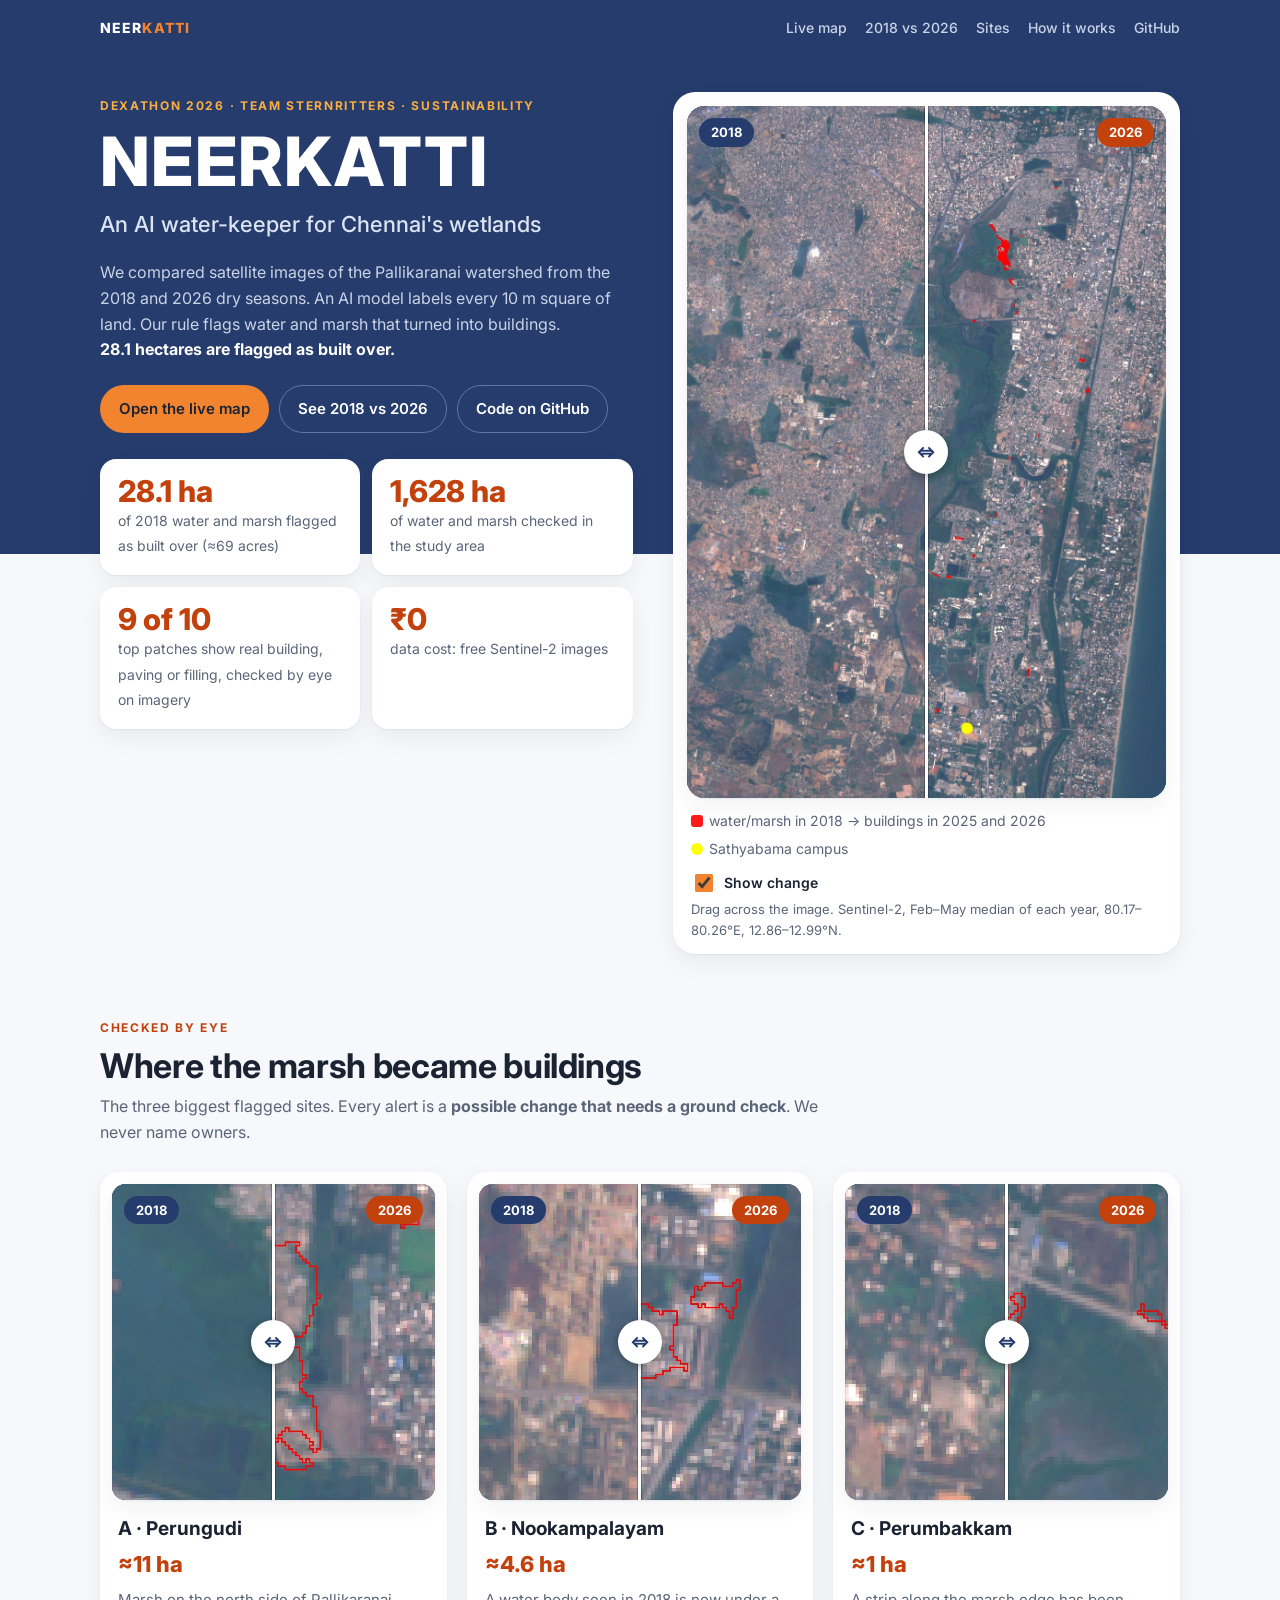
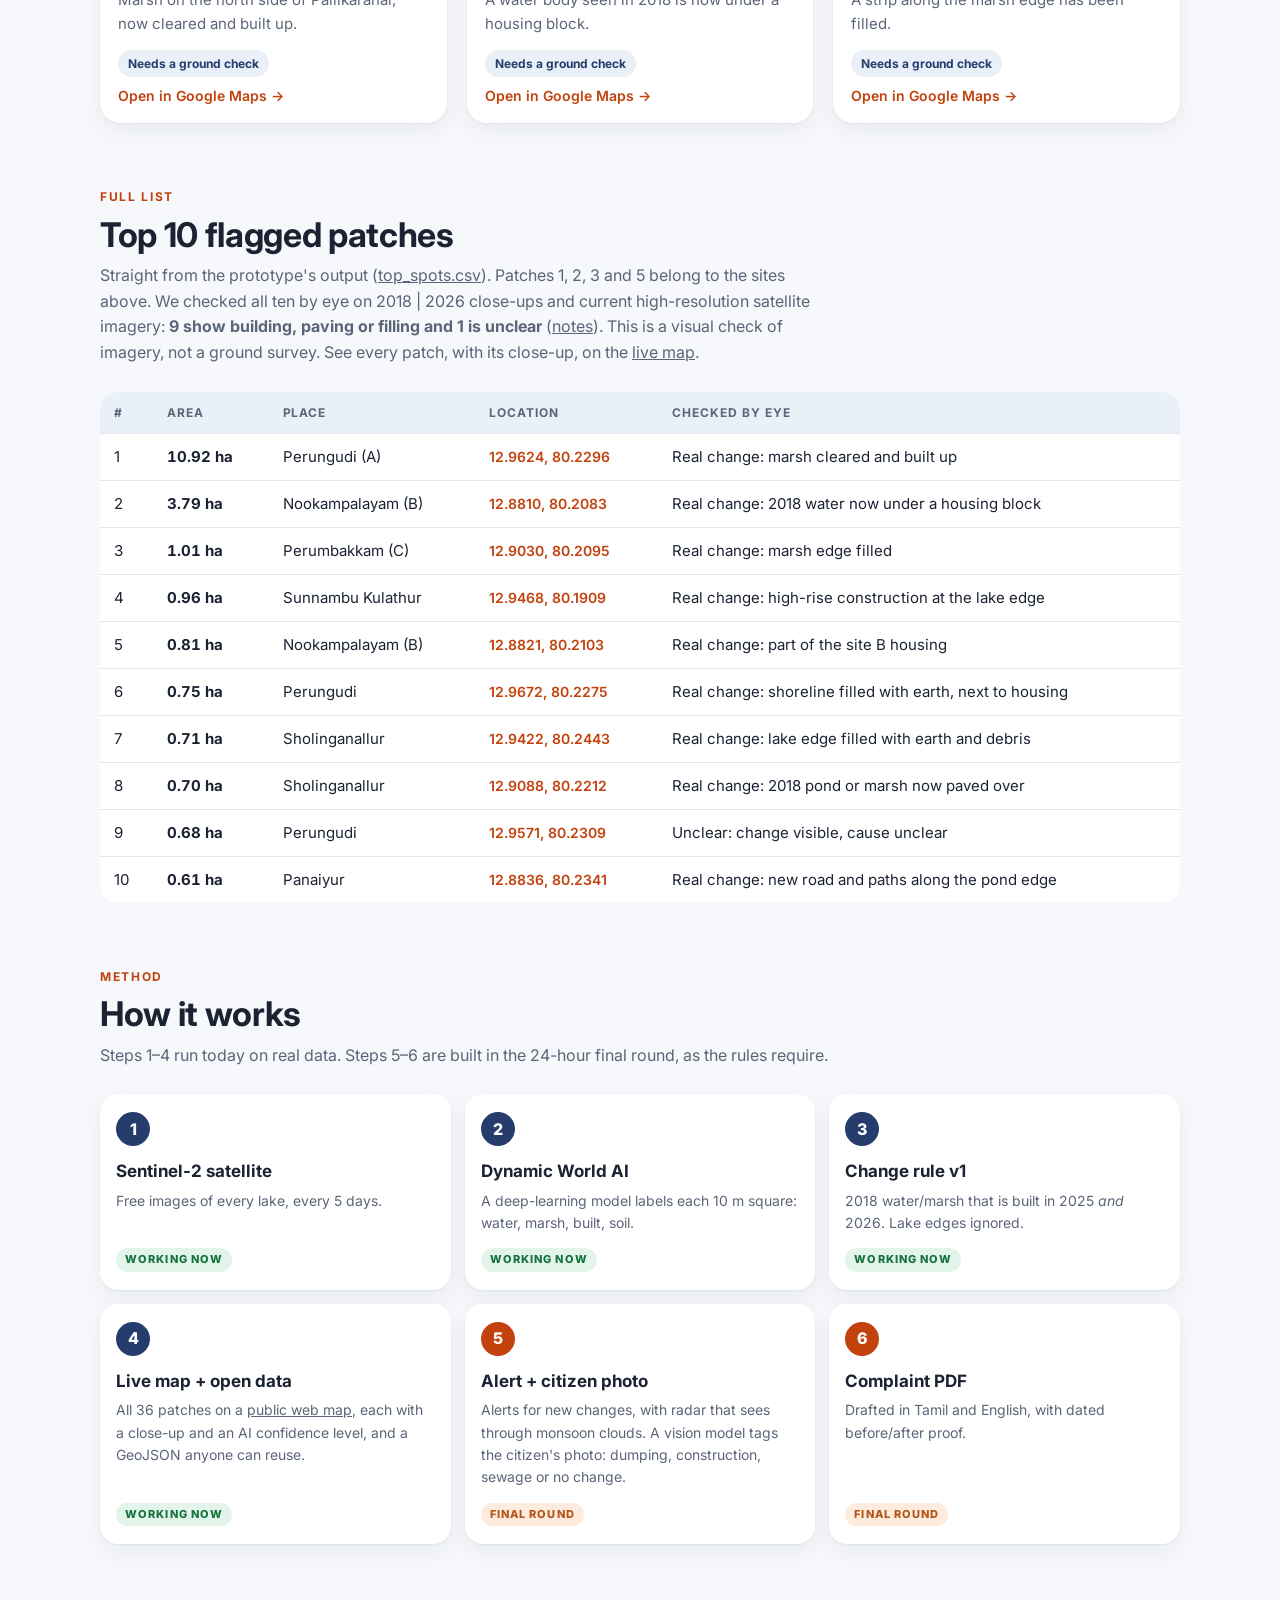
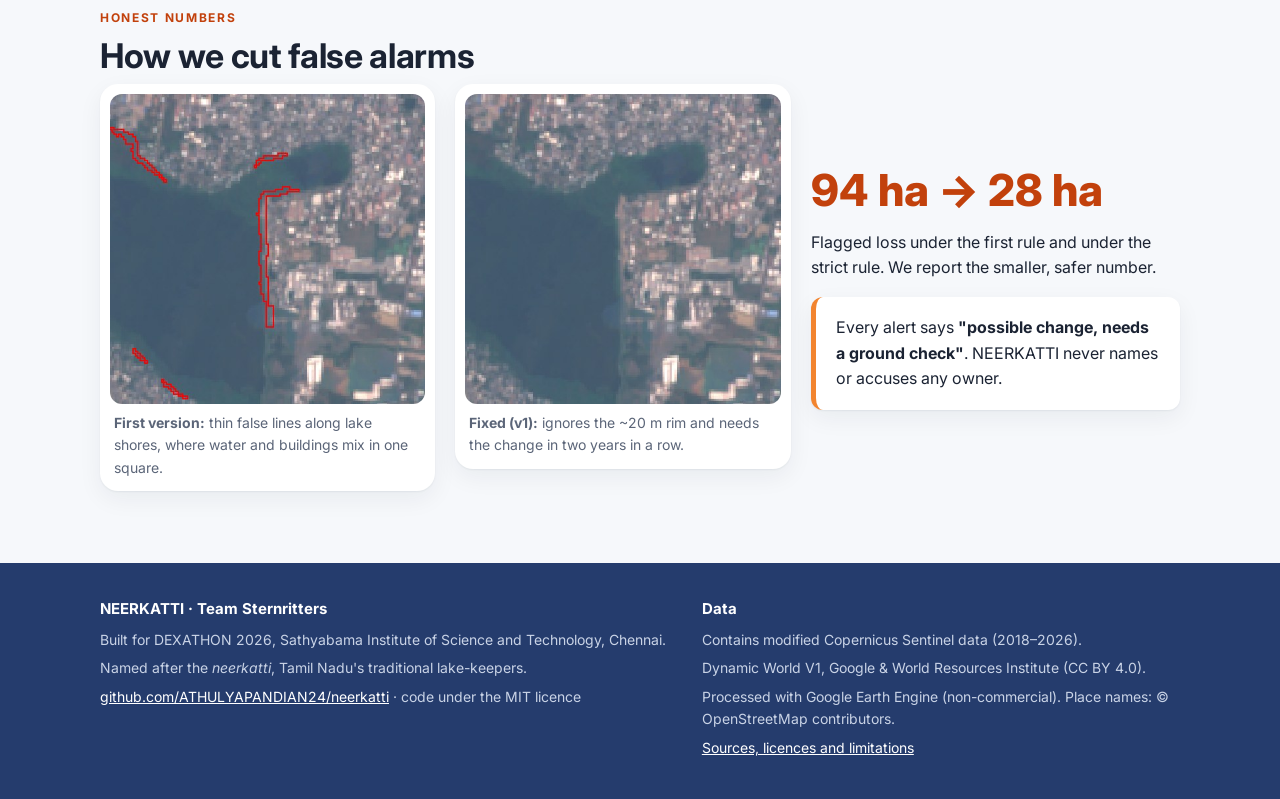
==== commit d643f2cf: "Live map: all 36 patches with close-ups and AI confidence, offline, CI - Every patch now has a 2018 " ====
--- a/docs/index.html
+++ b/docs/index.html
@@ -262,7 +262,7 @@
       <div class="step"><h3>Sentinel-2 satellite</h3><p>Free images of every lake, every 5 days.</p><span class="st now">WORKING NOW</span></div>
       <div class="step"><h3>Dynamic World AI</h3><p>A deep-learning model labels each 10&nbsp;m square: water, marsh, built, soil.</p><span class="st now">WORKING NOW</span></div>
       <div class="step"><h3>Change rule v1</h3><p>2018 water/marsh that is built in 2025 <i>and</i> 2026. Lake edges ignored.</p><span class="st now">WORKING NOW</span></div>
-      <div class="step"><h3>Live map + open data</h3><p>All 36 patches on a <a href="app/">public web map</a>, with a GeoJSON anyone can reuse.</p><span class="st now">WORKING NOW</span></div>
+      <div class="step"><h3>Live map + open data</h3><p>All 36 patches on a <a href="app/">public web map</a>, each with a close-up and an AI confidence level, and a GeoJSON anyone can reuse.</p><span class="st now">WORKING NOW</span></div>
       <div class="step next"><h3>Alert + citizen photo</h3><p>Alerts for new changes, with radar that sees through monsoon clouds. A vision model tags the citizen's photo: dumping, construction, sewage or no change.</p><span class="st final">FINAL ROUND</span></div>
       <div class="step next"><h3>Complaint PDF</h3><p>Drafted in Tamil and English, with dated before/after proof.</p><span class="st final">FINAL ROUND</span></div>
     </div>
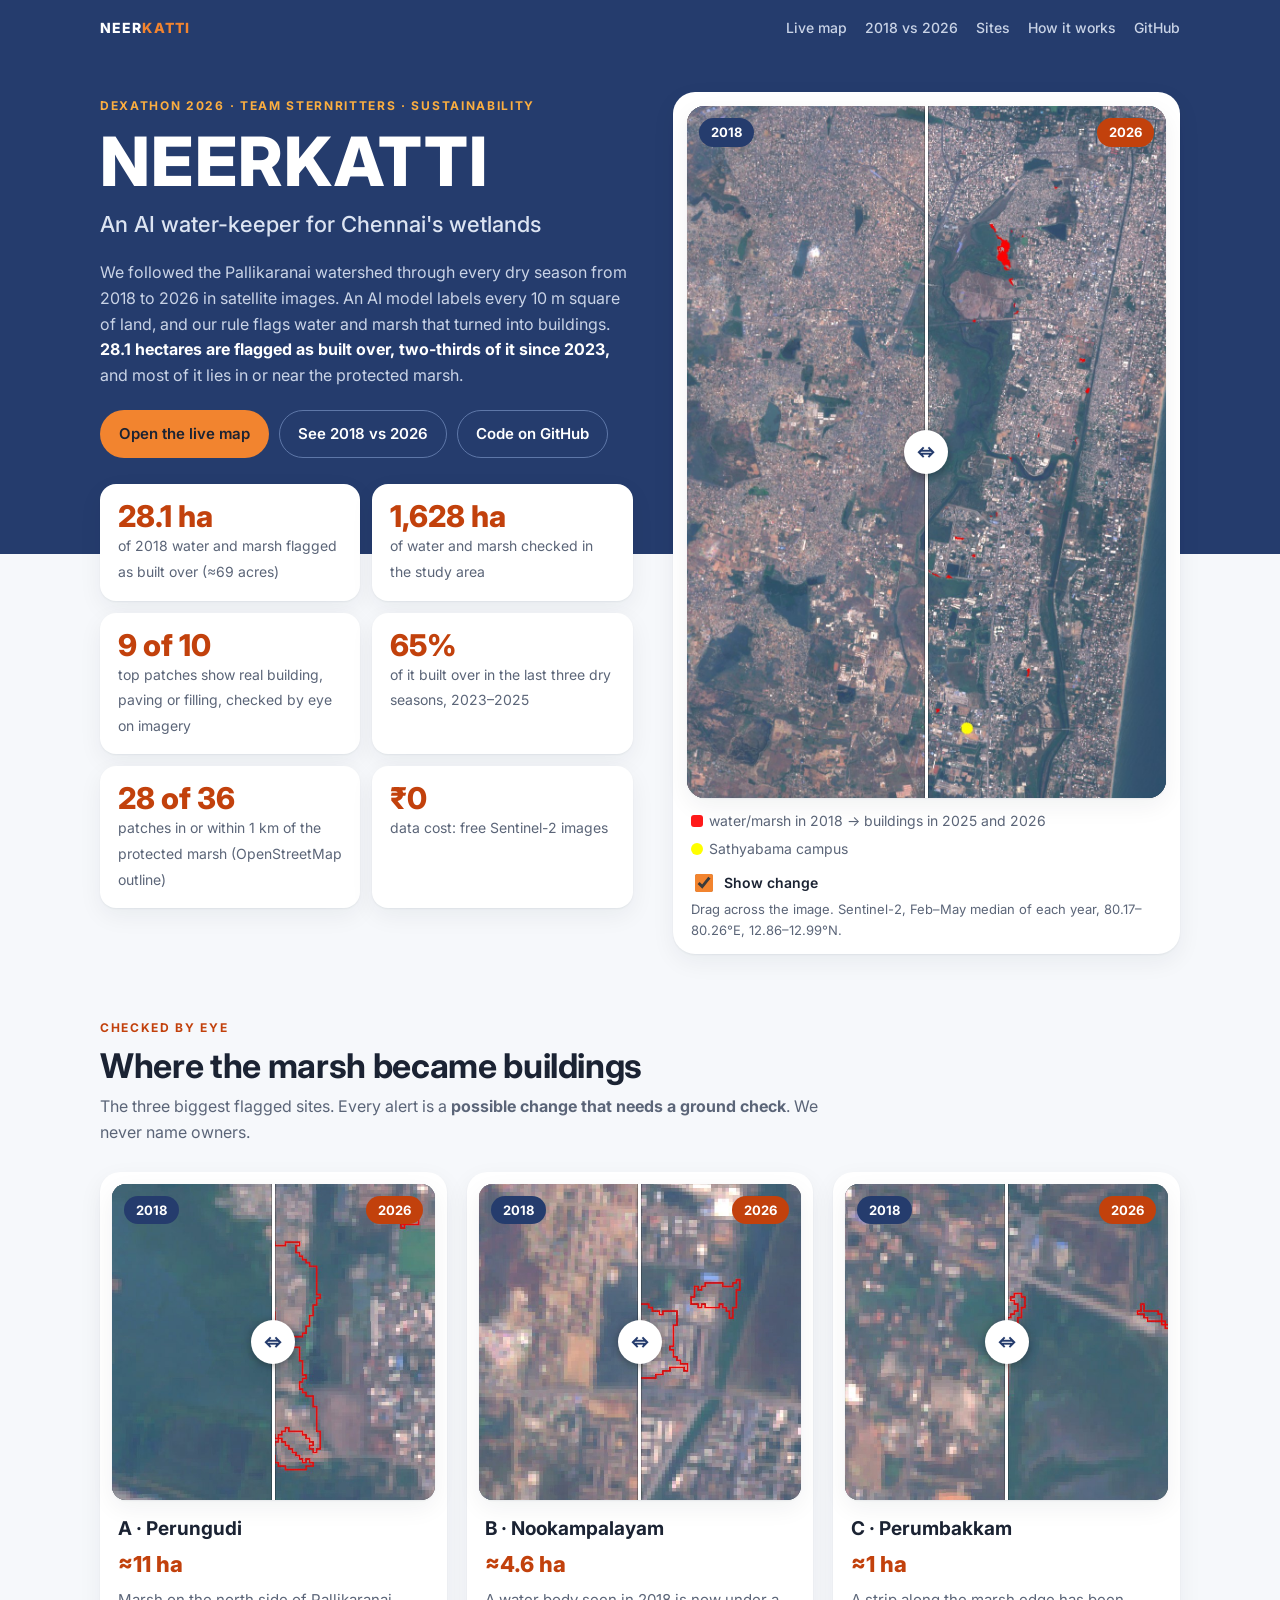
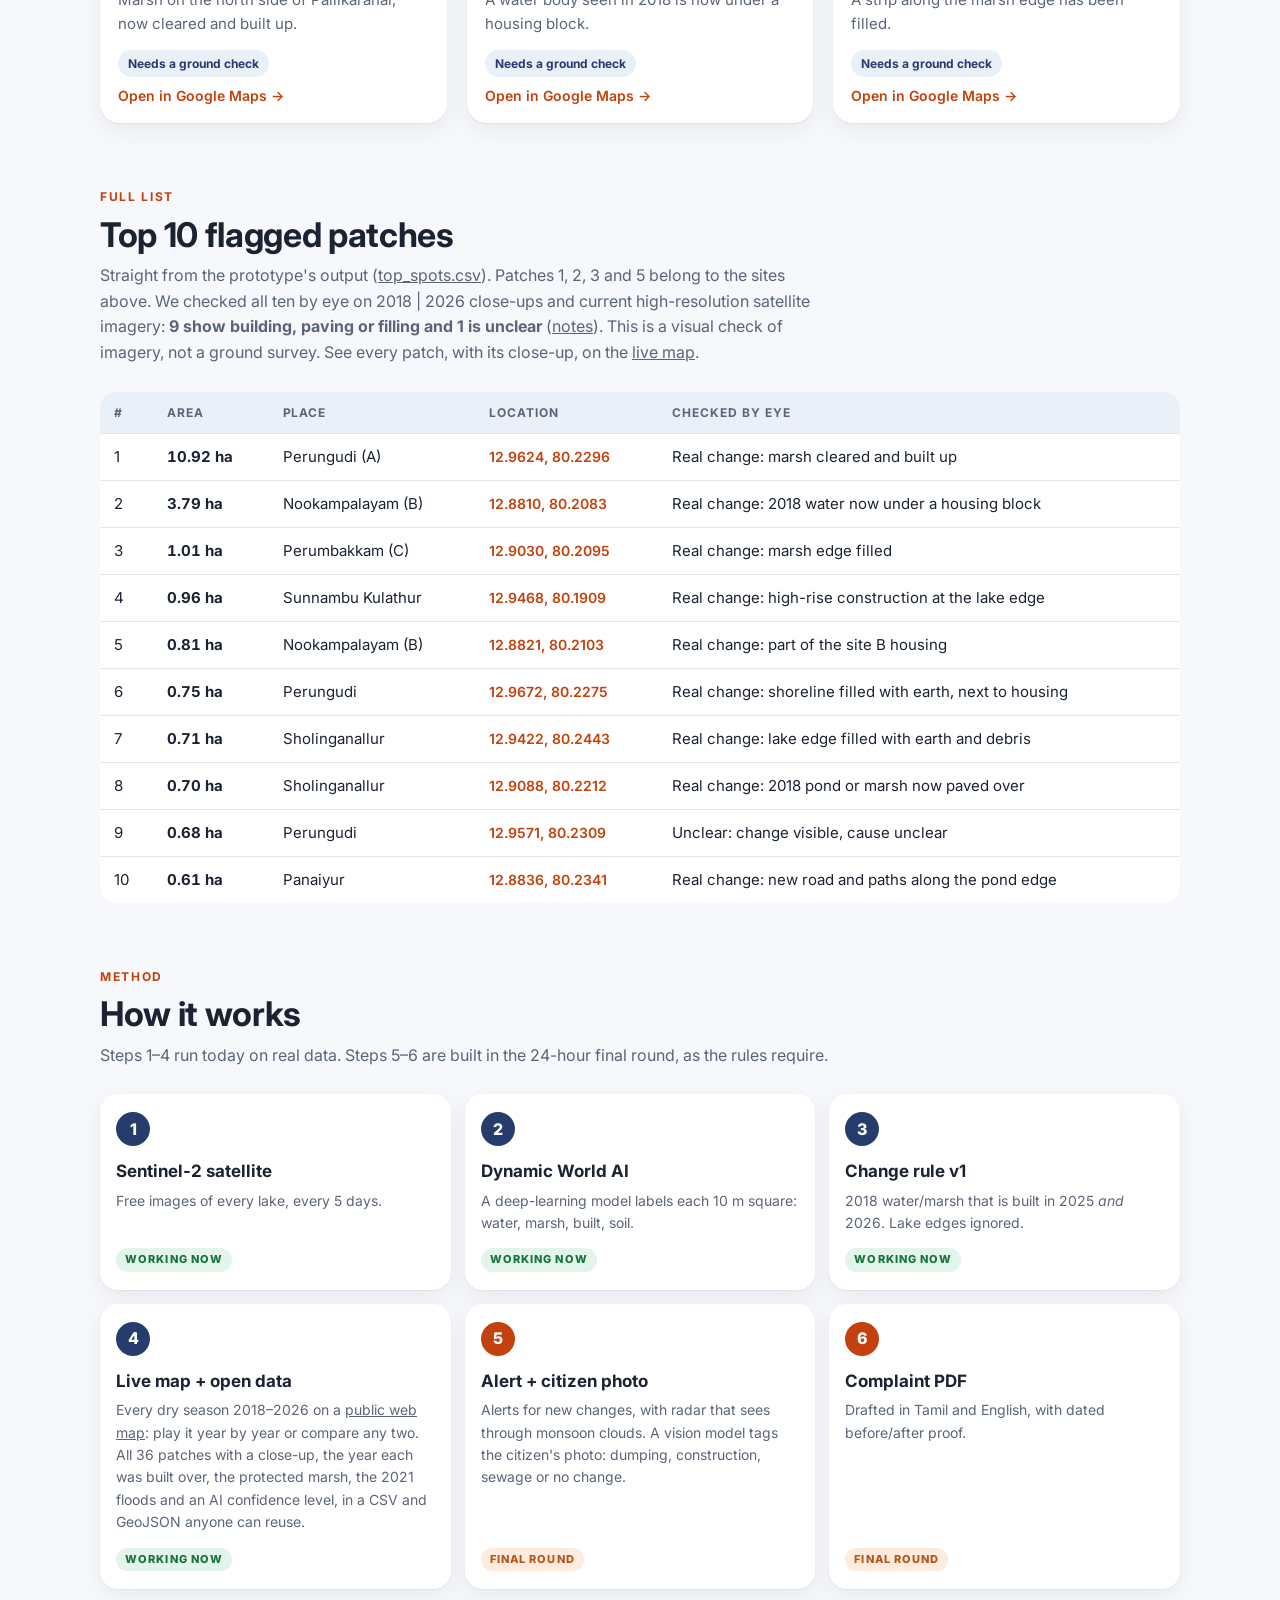
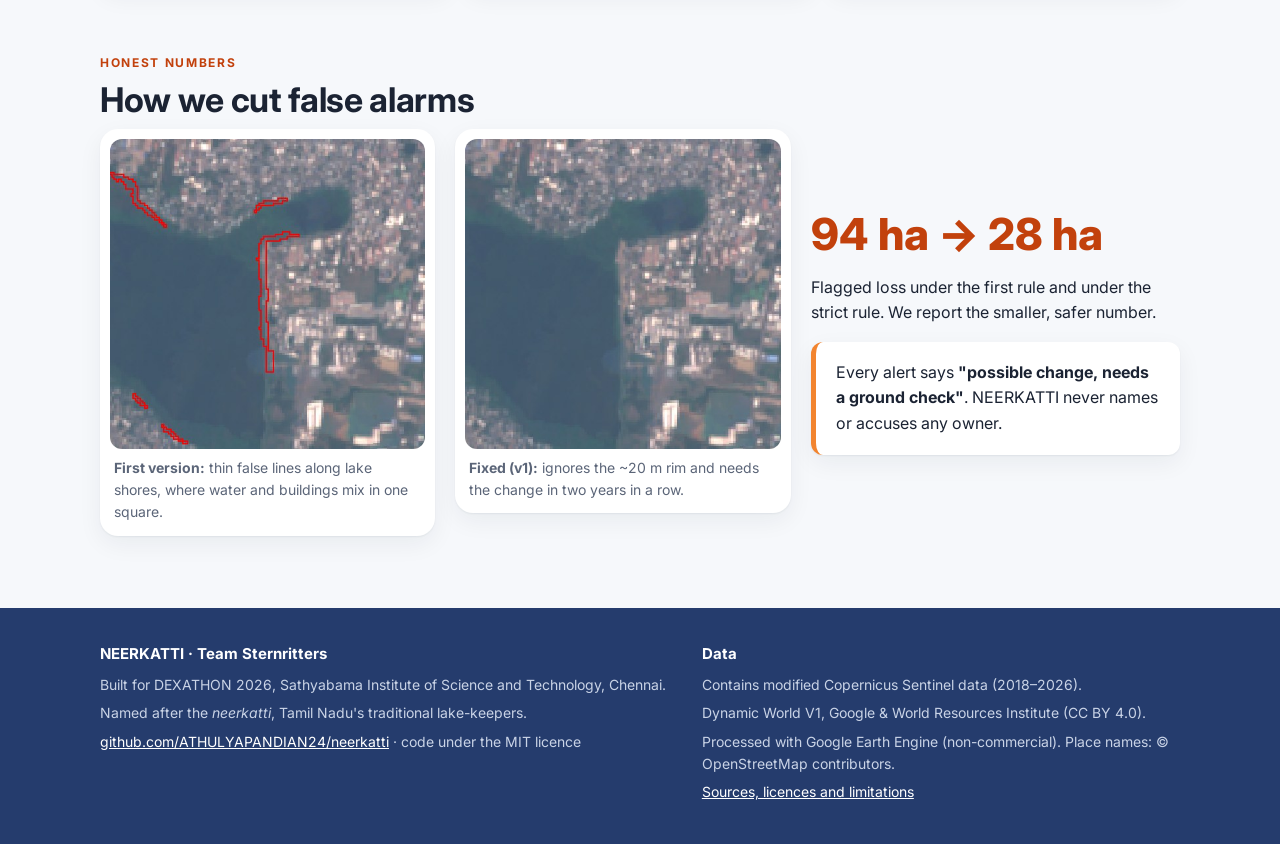
==== commit 92061342: "Live map: every dry season 2018-2026, when each patch was built over, the protected marsh and the 20" ====
--- a/docs/index.html
+++ b/docs/index.html
@@ -149,7 +149,7 @@
       <span class="kicker">DEXATHON 2026 · Team Sternritters · Sustainability</span>
       <h1>NEERKATTI</h1>
       <p class="sub">An AI water-keeper for Chennai's wetlands</p>
-      <p class="lead">We compared satellite images of the Pallikaranai watershed from the 2018 and 2026 dry seasons. An AI model labels every 10&nbsp;m square of land. Our rule flags water and marsh that turned into buildings. <b>28.1&nbsp;hectares are flagged as built over.</b></p>
+      <p class="lead">We followed the Pallikaranai watershed through every dry season from 2018 to 2026 in satellite images. An AI model labels every 10&nbsp;m square of land, and our rule flags water and marsh that turned into buildings. <b>28.1&nbsp;hectares are flagged as built over, two-thirds of it since 2023,</b> and most of it lies in or near the protected marsh.</p>
       <div class="btns">
         <a class="btn primary" href="app/">Open the live map</a>
         <a class="btn ghost" href="#map">See 2018 vs 2026</a>
@@ -159,6 +159,8 @@
         <div class="stat"><b>28.1&nbsp;ha</b><span>of 2018 water and marsh flagged as built over (≈69 acres)</span></div>
         <div class="stat"><b>1,628&nbsp;ha</b><span>of water and marsh checked in the study area</span></div>
         <div class="stat"><b>9 of 10</b><span>top patches show real building, paving or filling, checked by eye on imagery</span></div>
+        <div class="stat"><b>65%</b><span>of it built over in the last three dry seasons, 2023–2025</span></div>
+        <div class="stat"><b>28 of 36</b><span>patches in or within 1&nbsp;km of the protected marsh (OpenStreetMap outline)</span></div>
         <div class="stat"><b>₹0</b><span>data cost: free Sentinel-2 images</span></div>
       </div>
     </div>
@@ -262,7 +264,7 @@
       <div class="step"><h3>Sentinel-2 satellite</h3><p>Free images of every lake, every 5 days.</p><span class="st now">WORKING NOW</span></div>
       <div class="step"><h3>Dynamic World AI</h3><p>A deep-learning model labels each 10&nbsp;m square: water, marsh, built, soil.</p><span class="st now">WORKING NOW</span></div>
       <div class="step"><h3>Change rule v1</h3><p>2018 water/marsh that is built in 2025 <i>and</i> 2026. Lake edges ignored.</p><span class="st now">WORKING NOW</span></div>
-      <div class="step"><h3>Live map + open data</h3><p>All 36 patches on a <a href="app/">public web map</a>, each with a close-up and an AI confidence level, and a GeoJSON anyone can reuse.</p><span class="st now">WORKING NOW</span></div>
+      <div class="step"><h3>Live map + open data</h3><p>Every dry season 2018–2026 on a <a href="app/">public web map</a>: play it year by year or compare any two. All 36 patches with a close-up, the year each was built over, the protected marsh, the 2021 floods and an AI confidence level, in a CSV and GeoJSON anyone can reuse.</p><span class="st now">WORKING NOW</span></div>
       <div class="step next"><h3>Alert + citizen photo</h3><p>Alerts for new changes, with radar that sees through monsoon clouds. A vision model tags the citizen's photo: dumping, construction, sewage or no change.</p><span class="st final">FINAL ROUND</span></div>
       <div class="step next"><h3>Complaint PDF</h3><p>Drafted in Tamil and English, with dated before/after proof.</p><span class="st final">FINAL ROUND</span></div>
     </div>
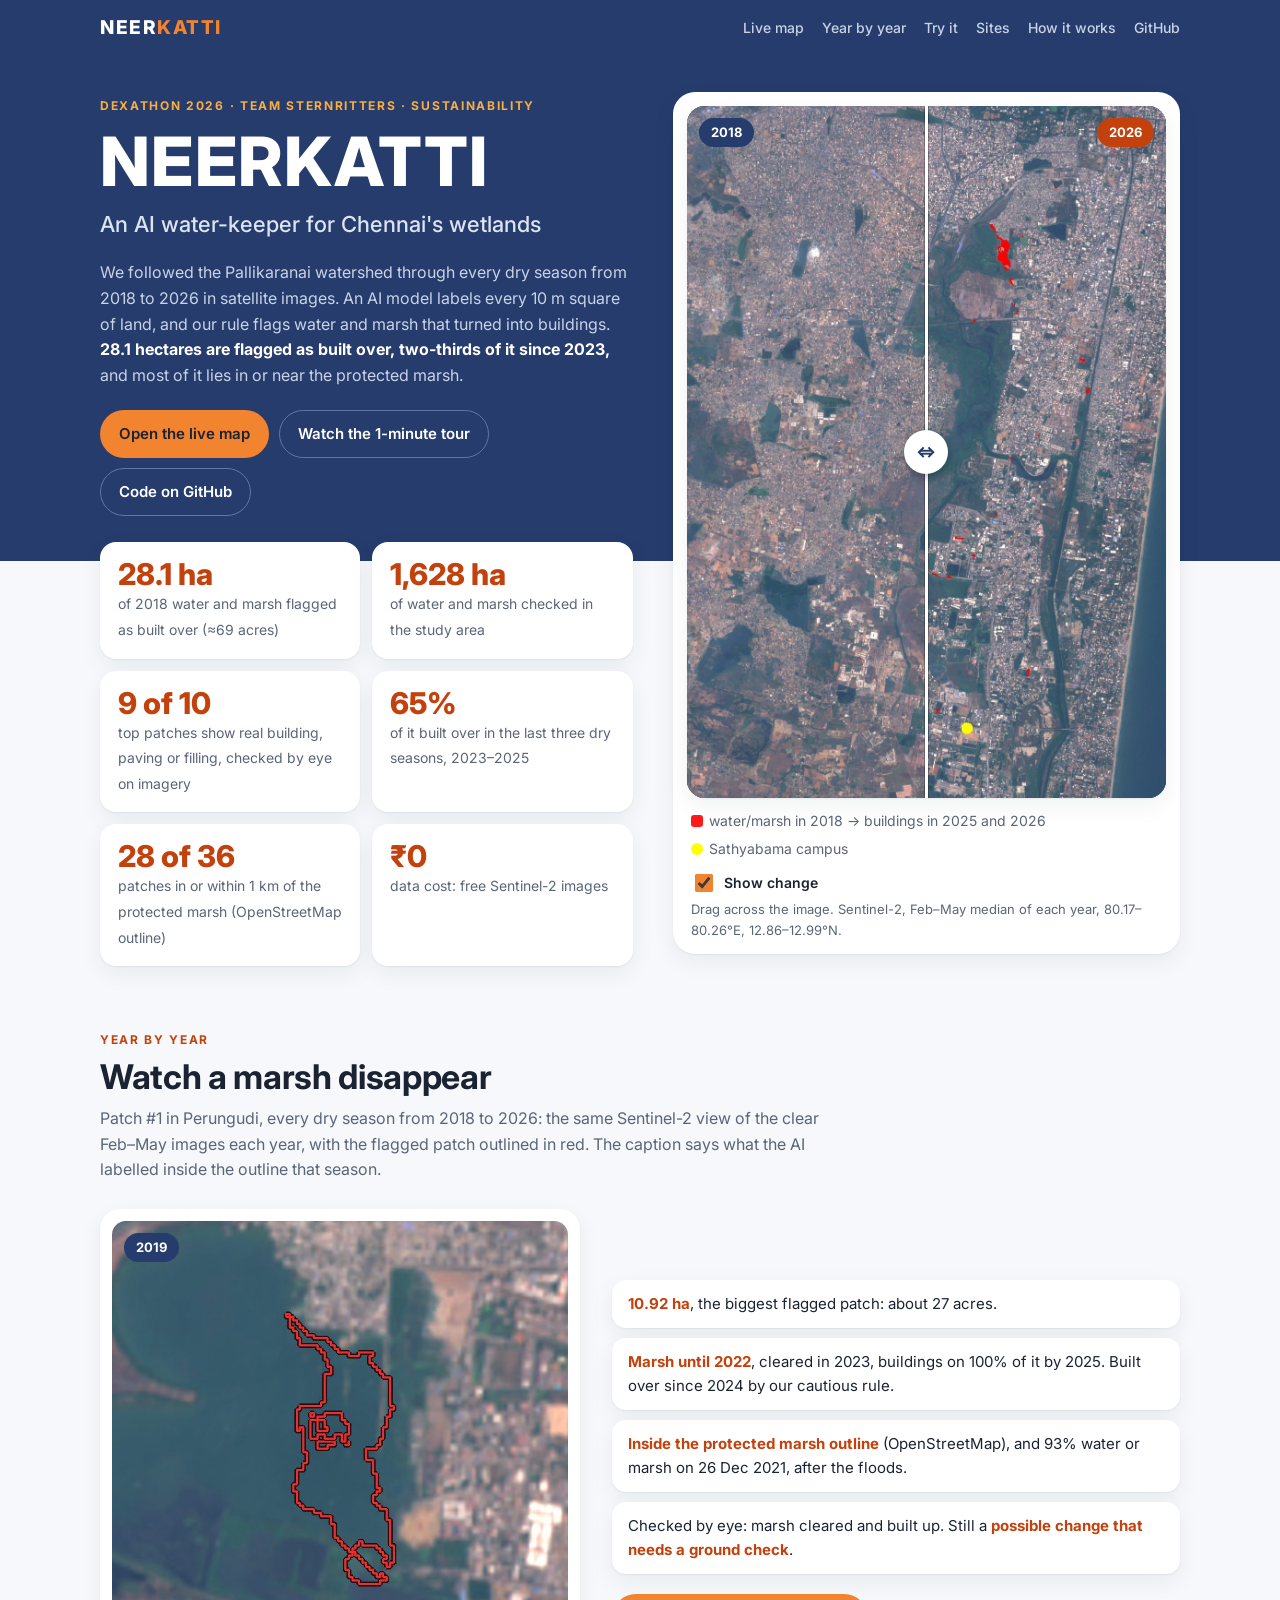
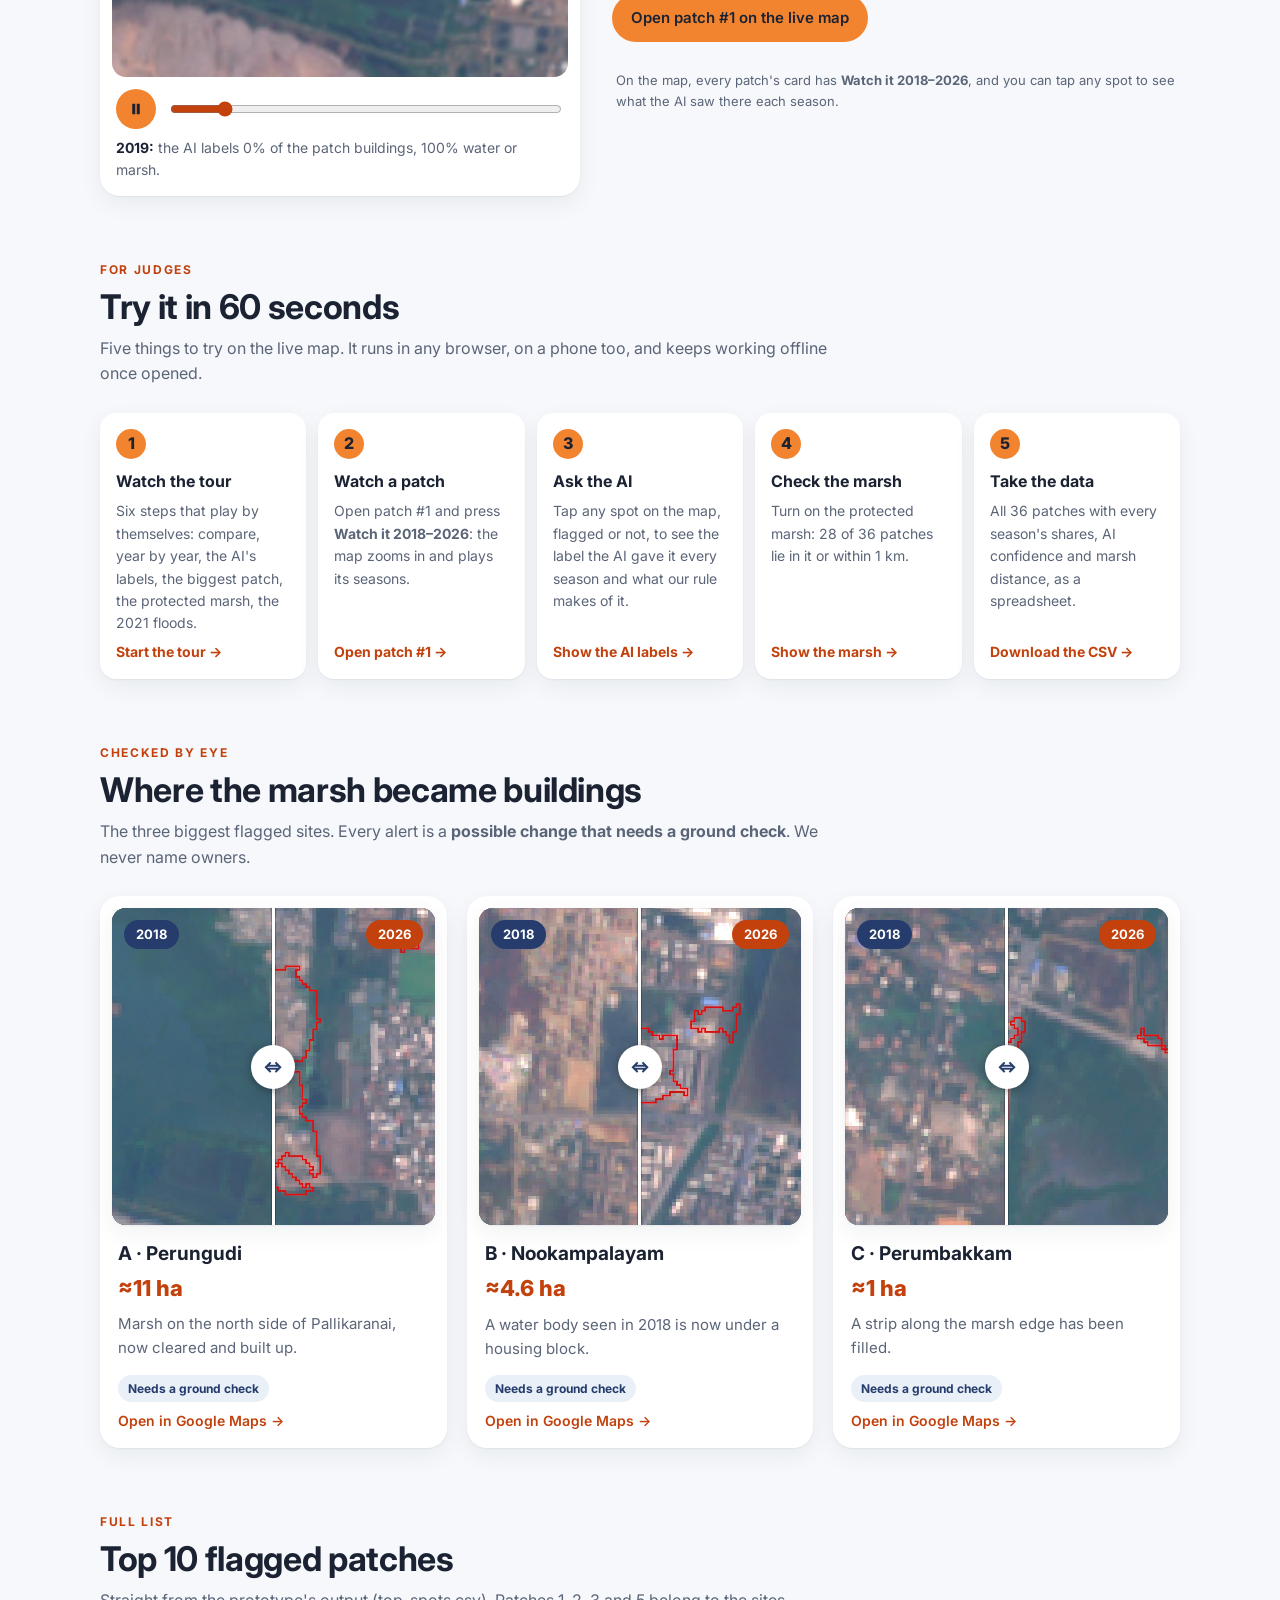
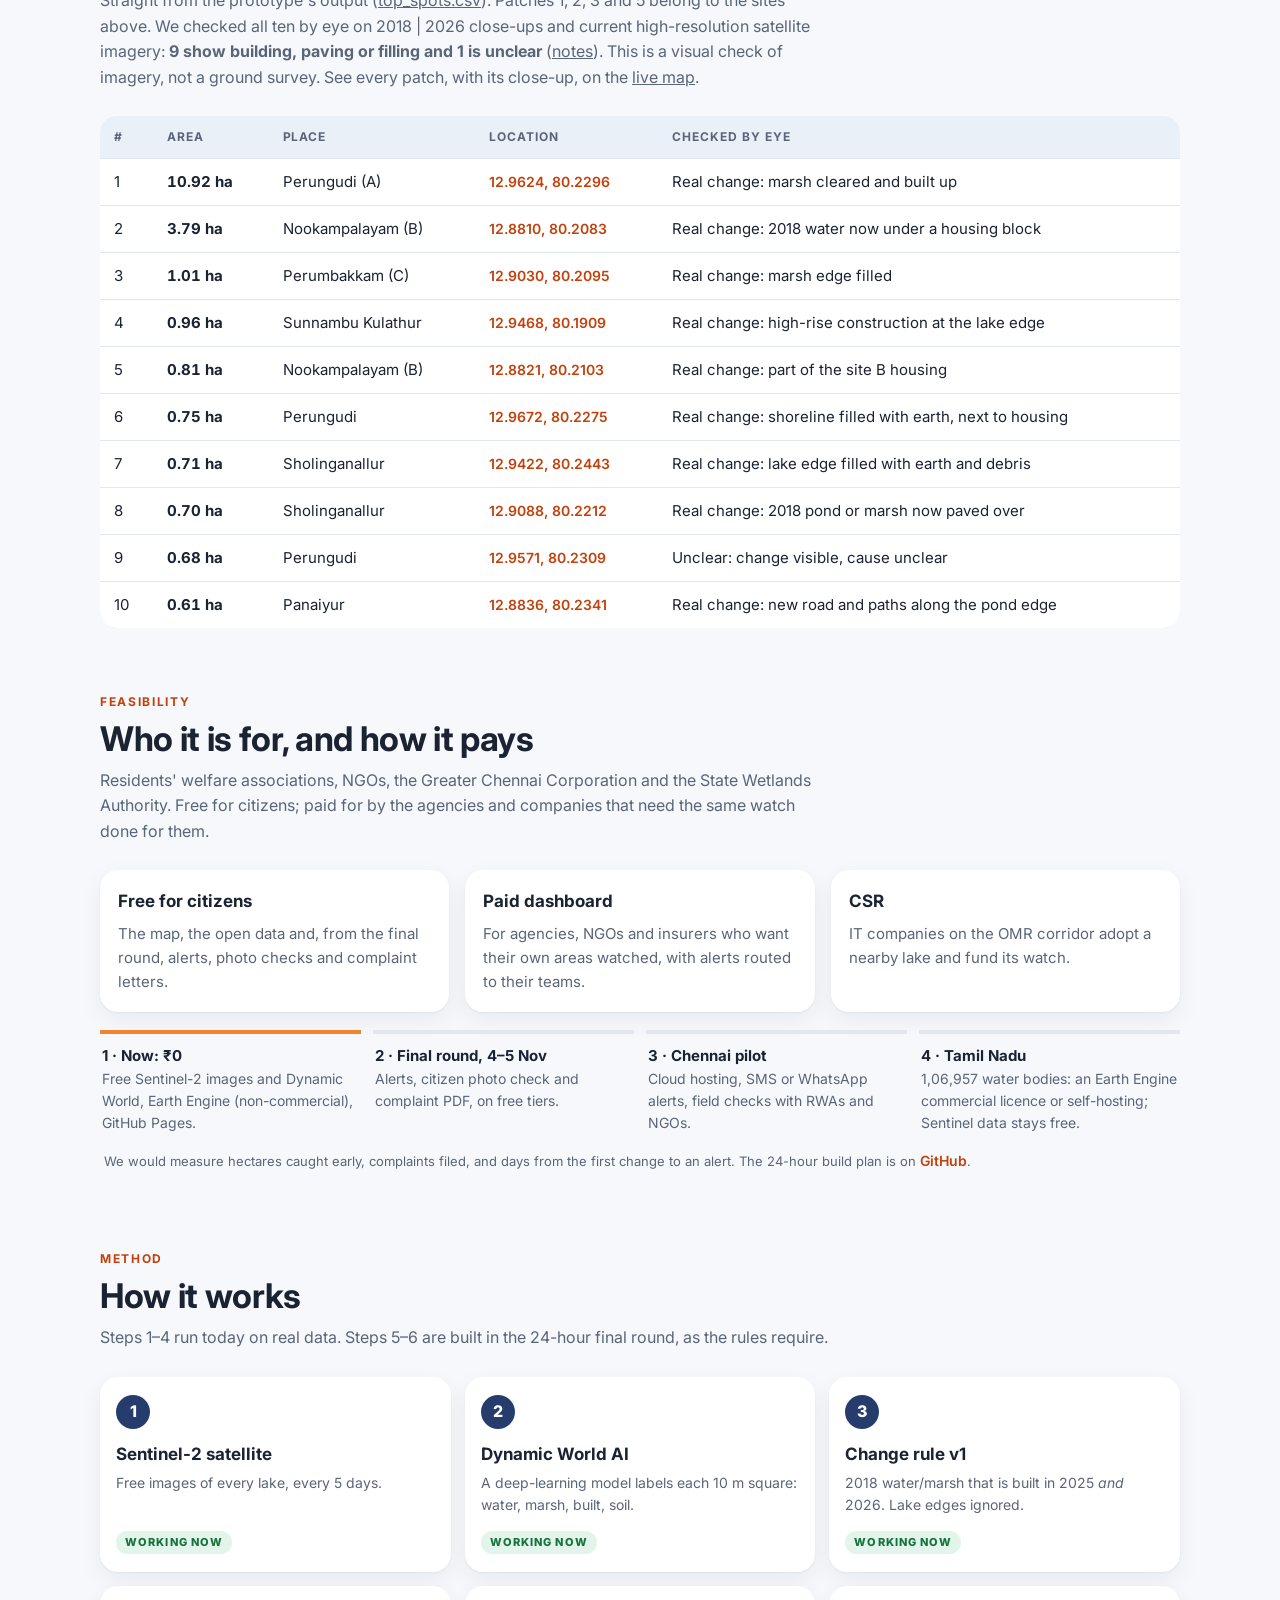
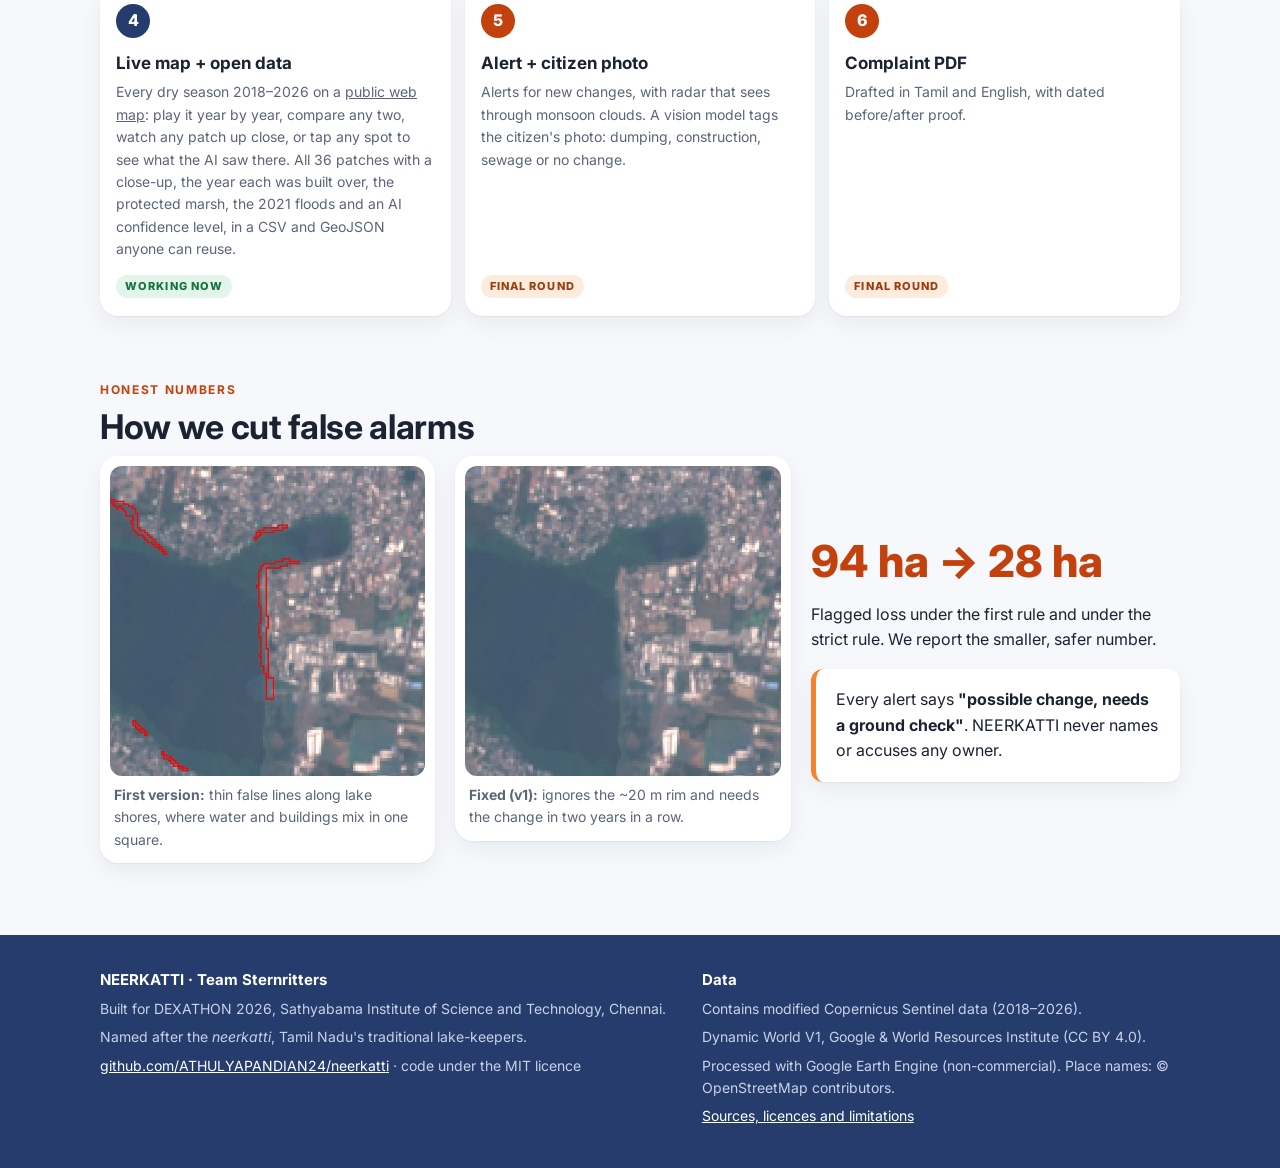
==== commit 4ccd4bf5: "Project page: watch a marsh disappear, a 60-second path for judges, who it is for and how it pays - " ====
--- a/docs/index.html
+++ b/docs/index.html
@@ -6,8 +6,11 @@
 <title>NEERKATTI · Chennai's AI water-keeper</title>
 <meta name="description" content="Satellite change detection for the Pallikaranai wetlands, Chennai: 28.1 hectares of 2018 water and marsh are flagged as built over. DEXATHON 2026, Team Sternritters.">
 <meta property="og:title" content="NEERKATTI · Chennai's AI water-keeper">
-<meta property="og:description" content="28.1 hectares of Pallikaranai's 2018 water and marsh are flagged as built over. Drag the slider to see 2018 vs 2026.">
+<meta property="og:description" content="28.1 hectares of Pallikaranai's 2018 water and marsh are flagged as built over, two-thirds of it since 2023. Watch a marsh disappear, season by season.">
 <meta property="og:image" content="https://athulyapandian24.github.io/neerkatti/img/og.jpg">
+<meta property="og:image:width" content="1200">
+<meta property="og:image:height" content="630">
+<meta property="og:image:alt" content="NEERKATTI: patch 1 in Perungudi in 2018, 2022 and 2026, marsh turning into buildings, with the headline numbers">
 <meta property="og:url" content="https://athulyapandian24.github.io/neerkatti/">
 <meta property="og:type" content="website">
 <meta name="twitter:card" content="summary_large_image">
@@ -33,7 +36,7 @@
 .wrap{max-width:1120px;margin:0 auto;padding:0 20px}
 header.top{background:var(--navy);color:#fff}
 header.top .wrap{display:flex;gap:12px;align-items:center;justify-content:space-between;min-height:56px;font-size:14px}
-.brand{font-weight:800;letter-spacing:.08em}
+.brand{font-weight:800;letter-spacing:.08em;font-size:19px}
 .brand span{color:var(--orange)}
 .top nav a{color:#C9D3E6;text-decoration:none;margin-left:18px;font-weight:500}
 .top nav a:hover{color:#fff}
@@ -101,7 +104,7 @@
 .step p{margin:0 0 14px;color:var(--muted);font-size:14px}
 .st{display:inline-block;margin-top:auto;font-size:11px;font-weight:800;letter-spacing:.1em;padding:3px 9px;border-radius:999px}
 .st.now{background:#E3F4EA;color:#17733D}
-.st.final{background:#FDEBDD;color:#B4561A}
+.st.final{background:#FDEBDD;color:#9A3F0C}
 @media (prefers-color-scheme:dark){.st.now{background:#163A27;color:#7FD6A2}.st.final{background:#3E2615;color:#F6B285}}
 .fix{display:grid;grid-template-columns:1fr 1fr 1.1fr;gap:20px;align-items:start}
 .fix figure{margin:0;background:var(--card);border-radius:18px;padding:10px;box-shadow:var(--shadow)}
@@ -113,9 +116,45 @@
 footer{margin-top:64px;background:var(--navy);color:#C9D3E6;padding:34px 0;font-size:14px}
 footer a{color:#fff}
 footer .cols{display:grid;grid-template-columns:1.2fr 1fr;gap:28px}
-footer h4{color:#fff;margin:0 0 8px;font-size:15px}
+footer h2{color:#fff;margin:0 0 8px;font-size:15px;letter-spacing:0;line-height:1.4}
 footer p{margin:0 0 6px}
+.flip{display:grid;grid-template-columns:minmax(0,480px) minmax(0,1fr);gap:32px;align-items:center}
+.flip-fig{margin:0;background:var(--card);border-radius:20px;padding:12px;box-shadow:var(--shadow)}
+.flip-frame{position:relative;border-radius:14px;overflow:hidden;background:#2a3242;aspect-ratio:1}
+.flip-frame img{display:block;width:100%;height:100%;object-fit:cover}
+.flip-frame .tag{left:12px;background:var(--navy)}
+.flip-frame .tag.late{background:#C2410C}
+.flip-ctl{display:flex;align-items:center;gap:12px;padding:12px 4px 2px}
+.flip-play{flex-shrink:0;width:40px;height:40px;border-radius:50%;border:0;background:var(--orange);color:#1B2333;display:grid;place-items:center;cursor:pointer}
+.flip-play svg{width:18px;height:18px;fill:currentColor}
+.flip-play .i-pause,.flip-play.on .i-play{display:none}
+.flip-play.on .i-pause{display:inline}
+.flip-ctl input{flex:1;min-width:0;accent-color:var(--accent)}
+.flip-cap{font-size:14px;color:var(--muted);padding:6px 4px 2px;min-height:3em}
+.flip-cap b{color:var(--ink)}
+.facts{list-style:none;margin:0 0 20px;padding:0;display:grid;gap:10px}
+.facts li{background:var(--card);border-radius:14px;padding:12px 16px;box-shadow:var(--shadow);font-size:15px}
+.facts b{color:var(--accent)}
+.path{counter-reset:p;list-style:none;margin:0;padding:0;display:grid;grid-template-columns:repeat(5,1fr);gap:12px}
+.path li{background:var(--card);border-radius:16px;padding:16px;box-shadow:var(--shadow);display:flex;flex-direction:column;gap:6px}
+.path li::before{counter-increment:p;content:counter(p);display:grid;place-items:center;width:30px;height:30px;border-radius:50%;background:var(--orange);color:#1B2333;font-weight:800}
+.path h3{margin:4px 0 0;font-size:16px}
+.path p{margin:0;font-size:14px;color:var(--muted)}
+.path a{margin-top:auto;font-weight:700;color:var(--accent);text-decoration:none;font-size:14px}
+.path a:hover{text-decoration:underline}
+.biz{display:grid;grid-template-columns:repeat(3,1fr);gap:16px}
+.biz div{background:var(--card);border-radius:18px;padding:18px;box-shadow:var(--shadow)}
+.biz h3{margin:0 0 6px;font-size:17px}
+.biz p{margin:0;color:var(--muted);font-size:15px}
+.roll{list-style:none;margin:18px 0 0;padding:0;display:grid;grid-template-columns:repeat(4,1fr);gap:12px}
+.roll li{border-top:4px solid var(--line);padding:10px 2px 0;font-size:14px;color:var(--muted)}
+.roll li.on{border-color:var(--orange)}
+.roll b{display:block;color:var(--ink);font-size:15px}
 @media (max-width:900px){
+  .flip{grid-template-columns:1fr}
+  .path{grid-template-columns:1fr 1fr}
+  .biz{grid-template-columns:1fr}
+  .roll{grid-template-columns:1fr 1fr}
   .hero{background:var(--navy);padding-bottom:28px}
   .hero-grid{grid-template-columns:1fr}
   .sites{grid-template-columns:1fr}
@@ -126,6 +165,7 @@
   .top nav{display:none}
 }
 @media (max-width:520px){
+  .path{grid-template-columns:1fr}
   .wrap{padding:0 16px}
   .steps{grid-template-columns:1fr}
   .fix{grid-template-columns:1fr}
@@ -138,12 +178,12 @@
   <div class="wrap">
     <div class="brand">NEER<span>KATTI</span></div>
     <nav aria-label="Sections">
-      <a href="app/">Live map</a><a href="#map">2018 vs 2026</a><a href="#sites">Sites</a><a href="#how">How it works</a><a href="https://github.com/ATHULYAPANDIAN24/neerkatti">GitHub</a>
+      <a href="app/">Live map</a><a href="#timelapse">Year by year</a><a href="#try">Try it</a><a href="#sites">Sites</a><a href="#how">How it works</a><a href="https://github.com/ATHULYAPANDIAN24/neerkatti">GitHub</a>
     </nav>
   </div>
 </header>
 
-<div class="hero">
+<section class="hero" aria-label="Introduction">
   <div class="wrap hero-grid">
     <div>
       <span class="kicker">DEXATHON 2026 · Team Sternritters · Sustainability</span>
@@ -152,7 +192,7 @@
       <p class="lead">We followed the Pallikaranai watershed through every dry season from 2018 to 2026 in satellite images. An AI model labels every 10&nbsp;m square of land, and our rule flags water and marsh that turned into buildings. <b>28.1&nbsp;hectares are flagged as built over, two-thirds of it since 2023,</b> and most of it lies in or near the protected marsh.</p>
       <div class="btns">
         <a class="btn primary" href="app/">Open the live map</a>
-        <a class="btn ghost" href="#map">See 2018 vs 2026</a>
+        <a class="btn ghost" href="app/?tour=1">Watch the 1-minute tour</a>
         <a class="btn ghost" href="https://github.com/ATHULYAPANDIAN24/neerkatti">Code on GitHub</a>
       </div>
       <div class="stats">
@@ -186,9 +226,51 @@
       <div class="hint">Drag across the image. Sentinel-2, Feb–May median of each year, 80.17–80.26°E, 12.86–12.99°N.</div>
     </div>
   </div>
-</div>
+</section>
 
 <main class="wrap">
+  <section id="timelapse">
+    <div class="label">Year by year</div>
+    <h2>Watch a marsh disappear</h2>
+    <p class="intro">Patch #1 in Perungudi, every dry season from 2018 to 2026: the same Sentinel-2 view of the clear Feb–May images each year, with the flagged patch outlined in red. The caption says what the AI labelled inside the outline that season.</p>
+    <div class="flip">
+      <figure class="flip-fig" data-flip data-years="[2018,2019,2020,2021,2022,2023,2024,2025,2026]" data-built="[0,0,0,0,0,0.35,0.66,1.0,1.0]" data-wet="[1,1,1,0.99,0.93,0.58,0.07,0,0.0]">
+        <div class="flip-frame">
+          <img src="img/timelapse/p01_2026.jpg" alt="Patch 1, Perungudi, Feb–May 2026: Sentinel-2 view with the flagged patch outlined in red" width="640" height="640" loading="lazy">
+          <span class="tag l late">2026</span>
+        </div>
+        <div class="flip-ctl">
+          <button type="button" class="flip-play" aria-label="Play 2018 to 2026"><svg viewBox="0 0 24 24" aria-hidden="true"><path class="i-play" d="M8 5v14l11-7z"/><path class="i-pause" d="M7 5h4v14H7zM13 5h4v14h-4z"/></svg></button>
+          <input type="range" min="0" max="8" step="1" value="8" aria-label="Dry season">
+        </div>
+        <figcaption class="flip-cap"><b>2026:</b> the AI labels 100% of the patch buildings, 0% water or marsh.</figcaption>
+      </figure>
+      <div>
+        <ul class="facts">
+          <li><b>10.92 ha</b>, the biggest flagged patch: about 27 acres.</li>
+          <li><b>Marsh until 2022</b>, cleared in 2023, buildings on 100% of it by 2025. Built over since 2024 by our cautious rule.</li>
+          <li><b>Inside the protected marsh outline</b> (OpenStreetMap), and 93% water or marsh on 26 Dec 2021, after the floods.</li>
+          <li>Checked by eye: marsh cleared and built up. Still a <b>possible change that needs a ground check</b>.</li>
+        </ul>
+        <p class="btns"><a class="btn primary" href="app/#patch-1">Open patch #1 on the live map</a></p>
+        <p class="hint">On the map, every patch's card has <b>Watch it 2018–2026</b>, and you can tap any spot to see what the AI saw there each season.</p>
+      </div>
+    </div>
+  </section>
+
+  <section id="try">
+    <div class="label">For judges</div>
+    <h2>Try it in 60 seconds</h2>
+    <p class="intro">Five things to try on the live map. It runs in any browser, on a phone too, and keeps working offline once opened.</p>
+    <ol class="path">
+      <li><h3>Watch the tour</h3><p>Six steps that play by themselves: compare, year by year, the AI's labels, the biggest patch, the protected marsh, the 2021 floods.</p><a href="app/?tour=1">Start the tour →</a></li>
+      <li><h3>Watch a patch</h3><p>Open patch #1 and press <b>Watch it 2018–2026</b>: the map zooms in and plays its seasons.</p><a href="app/#patch-1">Open patch #1 →</a></li>
+      <li><h3>Ask the AI</h3><p>Tap any spot on the map, flagged or not, to see the label the AI gave it every season and what our rule makes of it.</p><a href="app/?intro=0#layer=labels">Show the AI labels →</a></li>
+      <li><h3>Check the marsh</h3><p>Turn on the protected marsh: 28 of 36 patches lie in it or within 1&nbsp;km.</p><a href="app/?intro=0#marsh=1">Show the marsh →</a></li>
+      <li><h3>Take the data</h3><p>All 36 patches with every season's shares, AI confidence and marsh distance, as a spreadsheet.</p><a href="app/data/patches.csv" download="neerkatti_patches.csv">Download the CSV →</a></li>
+    </ol>
+  </section>
+
   <section id="sites">
     <div class="label">Checked by eye</div>
     <h2>Where the marsh became buildings</h2>
@@ -256,6 +338,24 @@
     </div>
   </section>
 
+  <section id="use">
+    <div class="label">Feasibility</div>
+    <h2>Who it is for, and how it pays</h2>
+    <p class="intro">Residents' welfare associations, NGOs, the Greater Chennai Corporation and the State Wetlands Authority. Free for citizens; paid for by the agencies and companies that need the same watch done for them.</p>
+    <div class="biz">
+      <div><h3>Free for citizens</h3><p>The map, the open data and, from the final round, alerts, photo checks and complaint letters.</p></div>
+      <div><h3>Paid dashboard</h3><p>For agencies, NGOs and insurers who want their own areas watched, with alerts routed to their teams.</p></div>
+      <div><h3>CSR</h3><p>IT companies on the OMR corridor adopt a nearby lake and fund its watch.</p></div>
+    </div>
+    <ol class="roll">
+      <li class="on"><b>1 · Now: ₹0</b>Free Sentinel-2 images and Dynamic World, Earth Engine (non-commercial), GitHub Pages.</li>
+      <li><b>2 · Final round, 4–5 Nov</b>Alerts, citizen photo check and complaint PDF, on free tiers.</li>
+      <li><b>3 · Chennai pilot</b>Cloud hosting, SMS or WhatsApp alerts, field checks with RWAs and NGOs.</li>
+      <li><b>4 · Tamil Nadu</b>1,06,957 water bodies: an Earth Engine commercial licence or self-hosting; Sentinel data stays free.</li>
+    </ol>
+    <p class="hint">We would measure hectares caught early, complaints filed, and days from the first change to an alert. The 24-hour build plan is on <a class="maplink" href="https://github.com/ATHULYAPANDIAN24/neerkatti/blob/main/docs/FINAL_ROUND_PLAN.md">GitHub</a>.</p>
+  </section>
+
   <section id="how">
     <div class="label">Method</div>
     <h2>How it works</h2>
@@ -264,7 +364,7 @@
       <div class="step"><h3>Sentinel-2 satellite</h3><p>Free images of every lake, every 5 days.</p><span class="st now">WORKING NOW</span></div>
       <div class="step"><h3>Dynamic World AI</h3><p>A deep-learning model labels each 10&nbsp;m square: water, marsh, built, soil.</p><span class="st now">WORKING NOW</span></div>
       <div class="step"><h3>Change rule v1</h3><p>2018 water/marsh that is built in 2025 <i>and</i> 2026. Lake edges ignored.</p><span class="st now">WORKING NOW</span></div>
-      <div class="step"><h3>Live map + open data</h3><p>Every dry season 2018–2026 on a <a href="app/">public web map</a>: play it year by year or compare any two. All 36 patches with a close-up, the year each was built over, the protected marsh, the 2021 floods and an AI confidence level, in a CSV and GeoJSON anyone can reuse.</p><span class="st now">WORKING NOW</span></div>
+      <div class="step"><h3>Live map + open data</h3><p>Every dry season 2018–2026 on a <a href="app/">public web map</a>: play it year by year, compare any two, watch any patch up close, or tap any spot to see what the AI saw there. All 36 patches with a close-up, the year each was built over, the protected marsh, the 2021 floods and an AI confidence level, in a CSV and GeoJSON anyone can reuse.</p><span class="st now">WORKING NOW</span></div>
       <div class="step next"><h3>Alert + citizen photo</h3><p>Alerts for new changes, with radar that sees through monsoon clouds. A vision model tags the citizen's photo: dumping, construction, sewage or no change.</p><span class="st final">FINAL ROUND</span></div>
       <div class="step next"><h3>Complaint PDF</h3><p>Drafted in Tamil and English, with dated before/after proof.</p><span class="st final">FINAL ROUND</span></div>
     </div>
@@ -288,13 +388,13 @@
 <footer>
   <div class="wrap cols">
     <div>
-      <h4>NEERKATTI · Team Sternritters</h4>
+      <h2>NEERKATTI · Team Sternritters</h2>
       <p>Built for DEXATHON 2026, Sathyabama Institute of Science and Technology, Chennai.</p>
       <p>Named after the <i>neerkatti</i>, Tamil Nadu's traditional lake-keepers.</p>
       <p><a href="https://github.com/ATHULYAPANDIAN24/neerkatti">github.com/ATHULYAPANDIAN24/neerkatti</a> · code under the MIT licence</p>
     </div>
     <div>
-      <h4>Data</h4>
+      <h2>Data</h2>
       <p>Contains modified Copernicus Sentinel data (2018–2026).</p>
       <p>Dynamic World V1, Google &amp; World Resources Institute (CC BY 4.0).</p>
       <p>Processed with Google Earth Engine (non-commercial). Place names: © OpenStreetMap contributors.</p>
@@ -331,6 +431,54 @@
     if (e.key === 'End') { set(100); e.preventDefault(); }
   });
 });
+// Year by year: patch #1's seasons in turn. Plays once it scrolls into view, unless the
+// reader prefers less motion; the button and the slider work at any time.
+document.querySelectorAll('[data-flip]').forEach(function (fig) {
+  var years = JSON.parse(fig.dataset.years), built = JSON.parse(fig.dataset.built), wet = JSON.parse(fig.dataset.wet);
+  var img = fig.querySelector('img'), tag = fig.querySelector('.tag'), cap = fig.querySelector('.flip-cap');
+  var btn = fig.querySelector('.flip-play'), range = fig.querySelector('input');
+  var at = years.length - 1, timer = null, loaded = false;
+  function pct(x) { return Math.round(x * 100) + '%'; }
+  function show(i) {
+    at = i;
+    var y = years[i];
+    img.src = 'img/timelapse/p01_' + y + '.jpg';
+    img.alt = 'Patch 1, Perungudi, Feb–May ' + y + ': Sentinel-2 view with the flagged patch outlined in red';
+    tag.textContent = y;
+    tag.classList.toggle('late', built[i] >= 0.5);
+    range.value = i;
+    range.setAttribute('aria-valuetext', String(y));
+    cap.innerHTML = '<b>' + y + ':</b> the AI labels ' + pct(built[i]) + ' of the patch buildings, ' + pct(wet[i]) + ' water or marsh.';
+  }
+  function preload() {
+    if (loaded) return;
+    loaded = true;
+    years.forEach(function (y) { new Image().src = 'img/timelapse/p01_' + y + '.jpg'; });
+  }
+  function stop() { clearTimeout(timer); timer = null; btn.classList.remove('on'); btn.setAttribute('aria-label', 'Play 2018 to 2026'); }
+  function play() {
+    preload();
+    btn.classList.add('on');
+    btn.setAttribute('aria-label', 'Pause');
+    if (at === years.length - 1) show(0);
+    (function step() {
+      timer = setTimeout(function () {
+        if (at === years.length - 1) { show(0); step(); return; }
+        show(at + 1);
+        step();
+      }, at === years.length - 1 ? 2200 : 900);
+    })();
+  }
+  btn.addEventListener('click', function () { if (timer) stop(); else play(); });
+  range.addEventListener('input', function () { stop(); preload(); show(+range.value); });
+  var calm = window.matchMedia('(prefers-reduced-motion: reduce)').matches;
+  if (!calm && 'IntersectionObserver' in window) {
+    var seen = new IntersectionObserver(function (entries) {
+      if (entries[0].isIntersecting) { seen.disconnect(); play(); }
+    }, { threshold: 0.5 });
+    seen.observe(fig);
+  }
+});
 var toggle = document.querySelector('[data-toggle]');
 var loss = document.querySelector('[data-loss]');
 toggle.addEventListener('change', function () { loss.style.visibility = toggle.checked ? 'visible' : 'hidden'; });
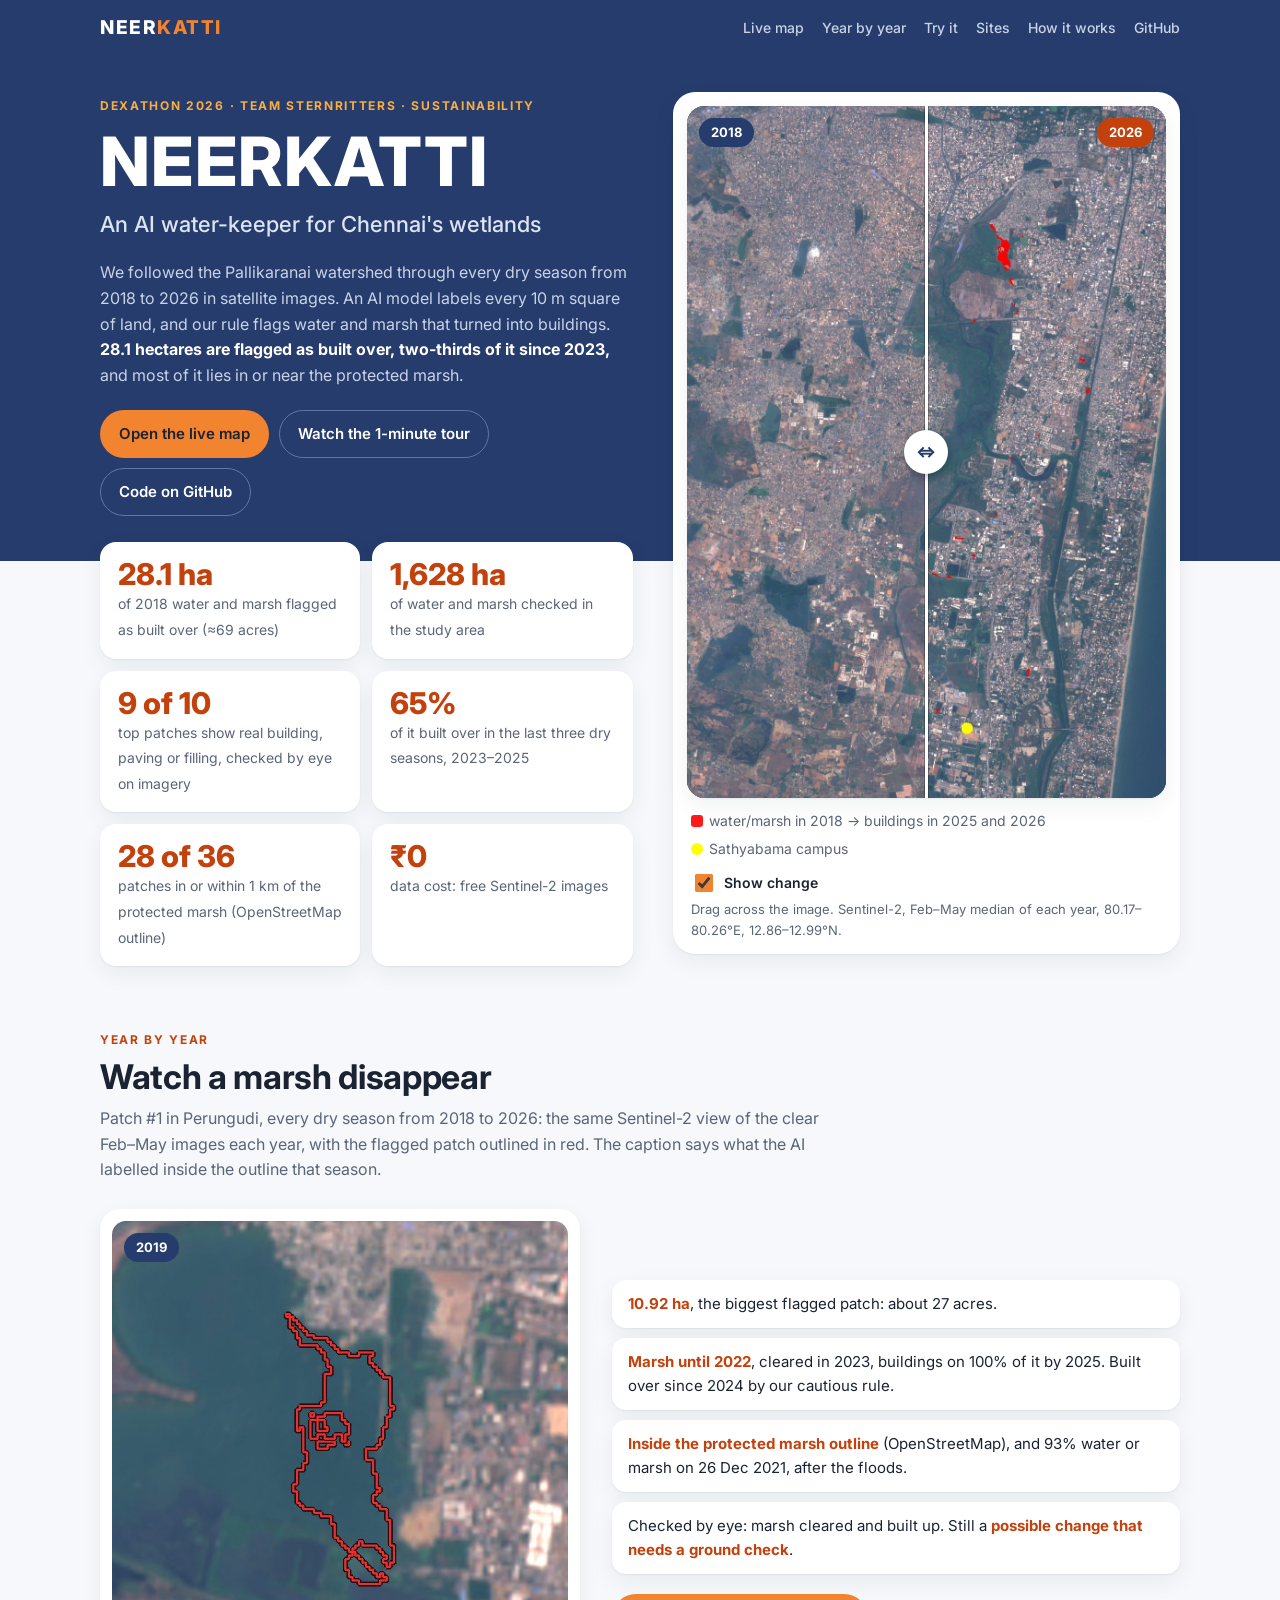
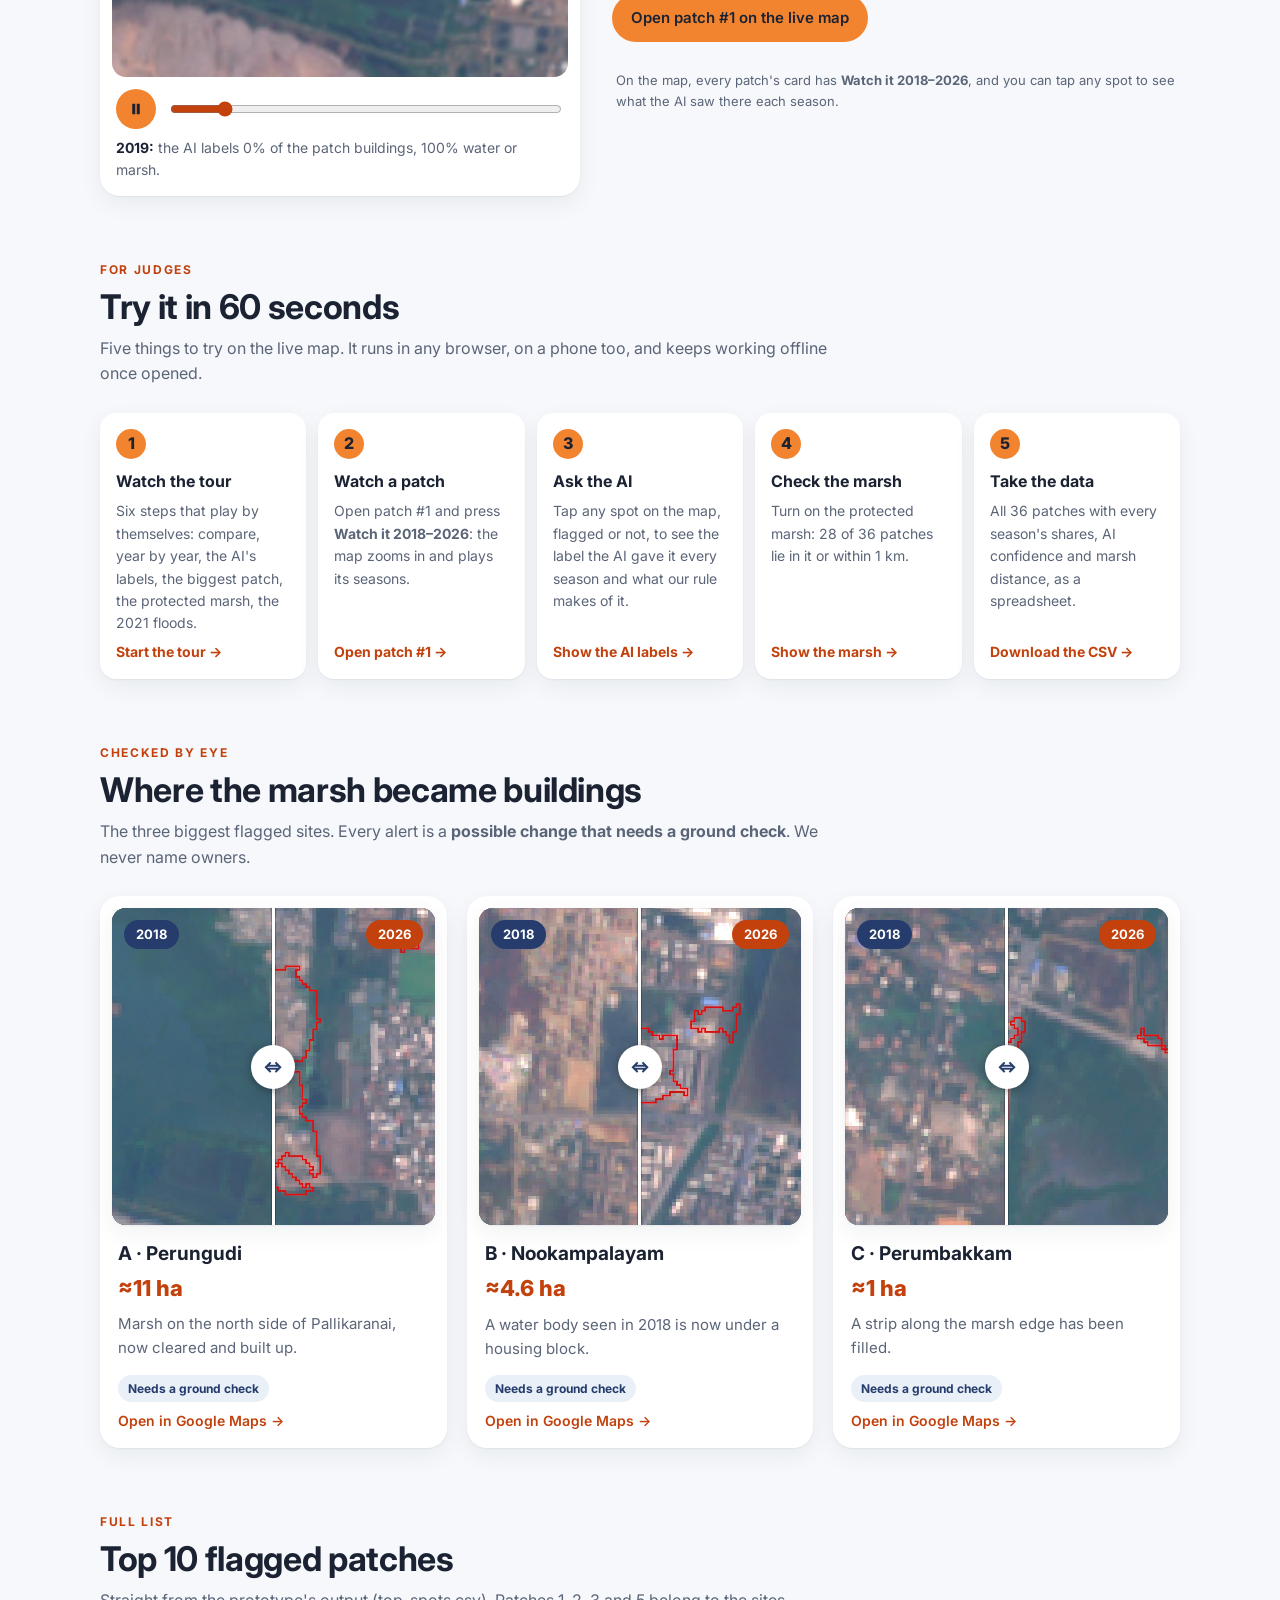
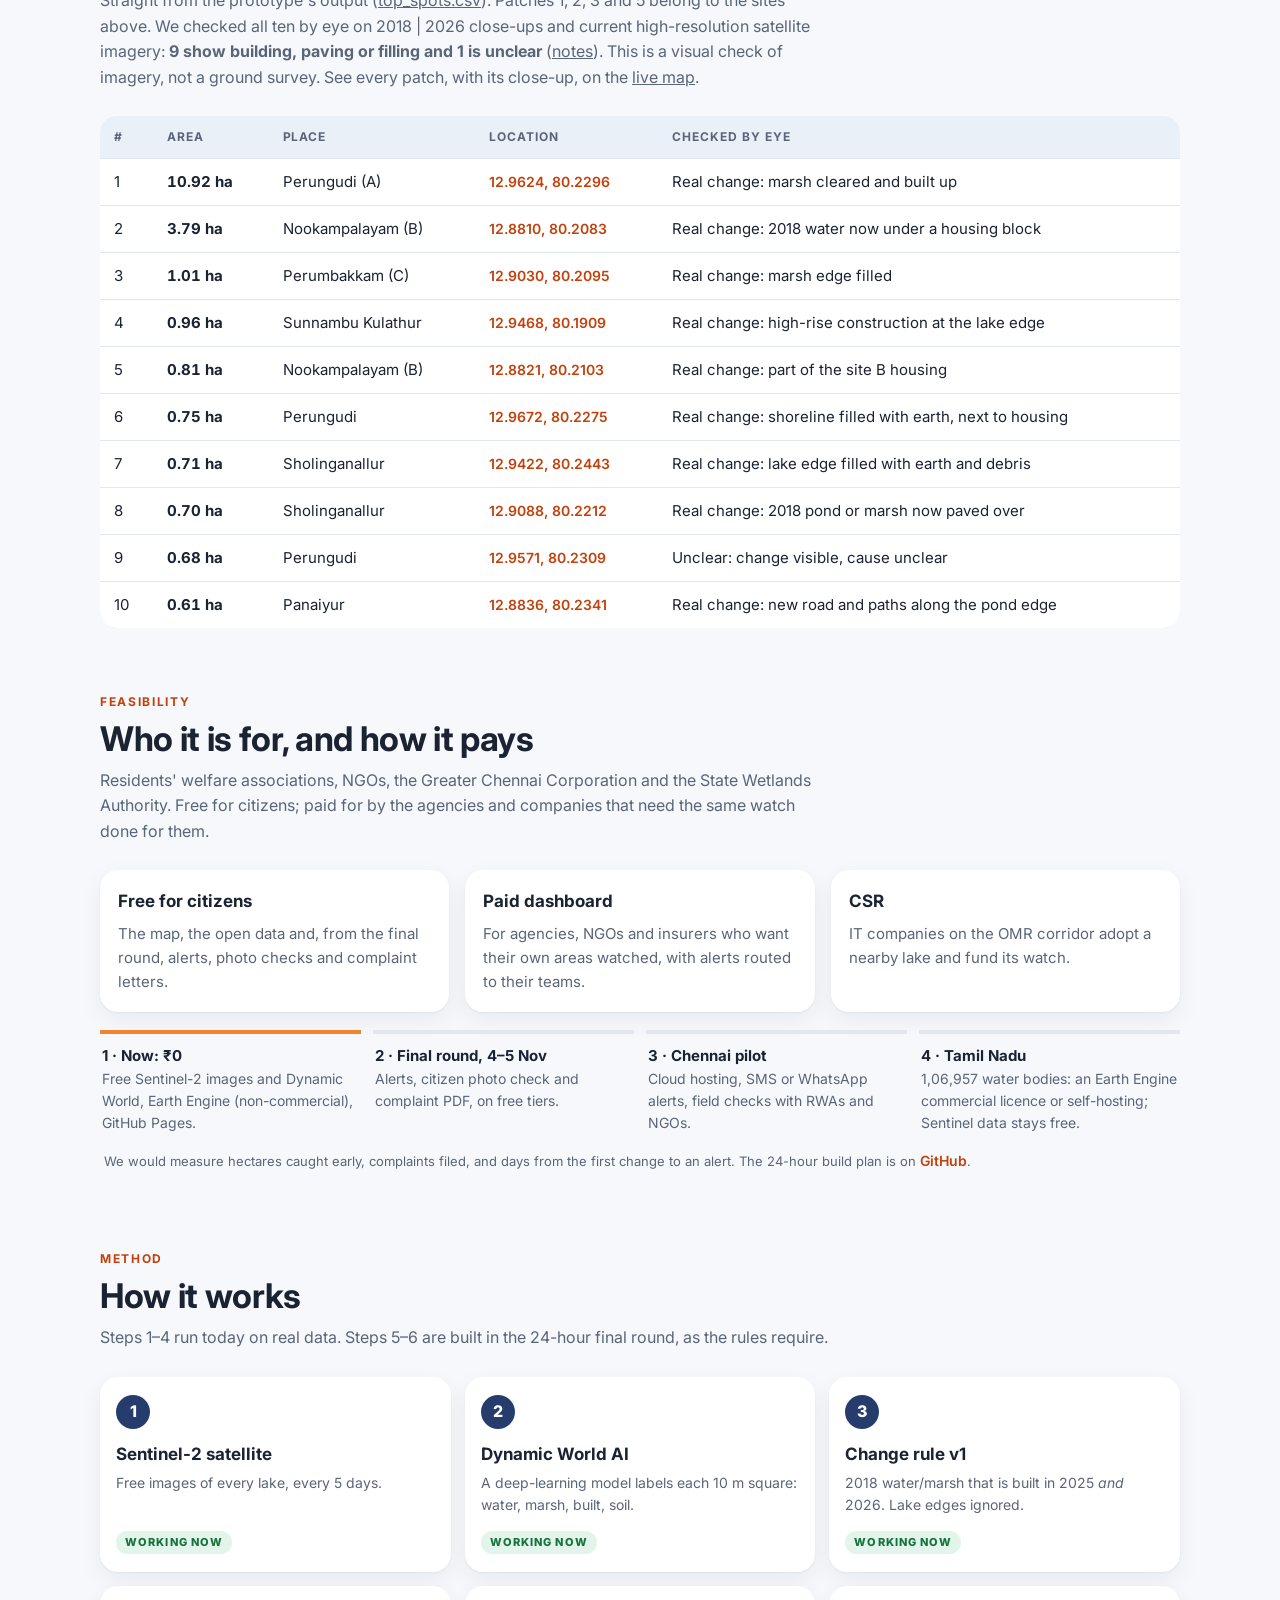
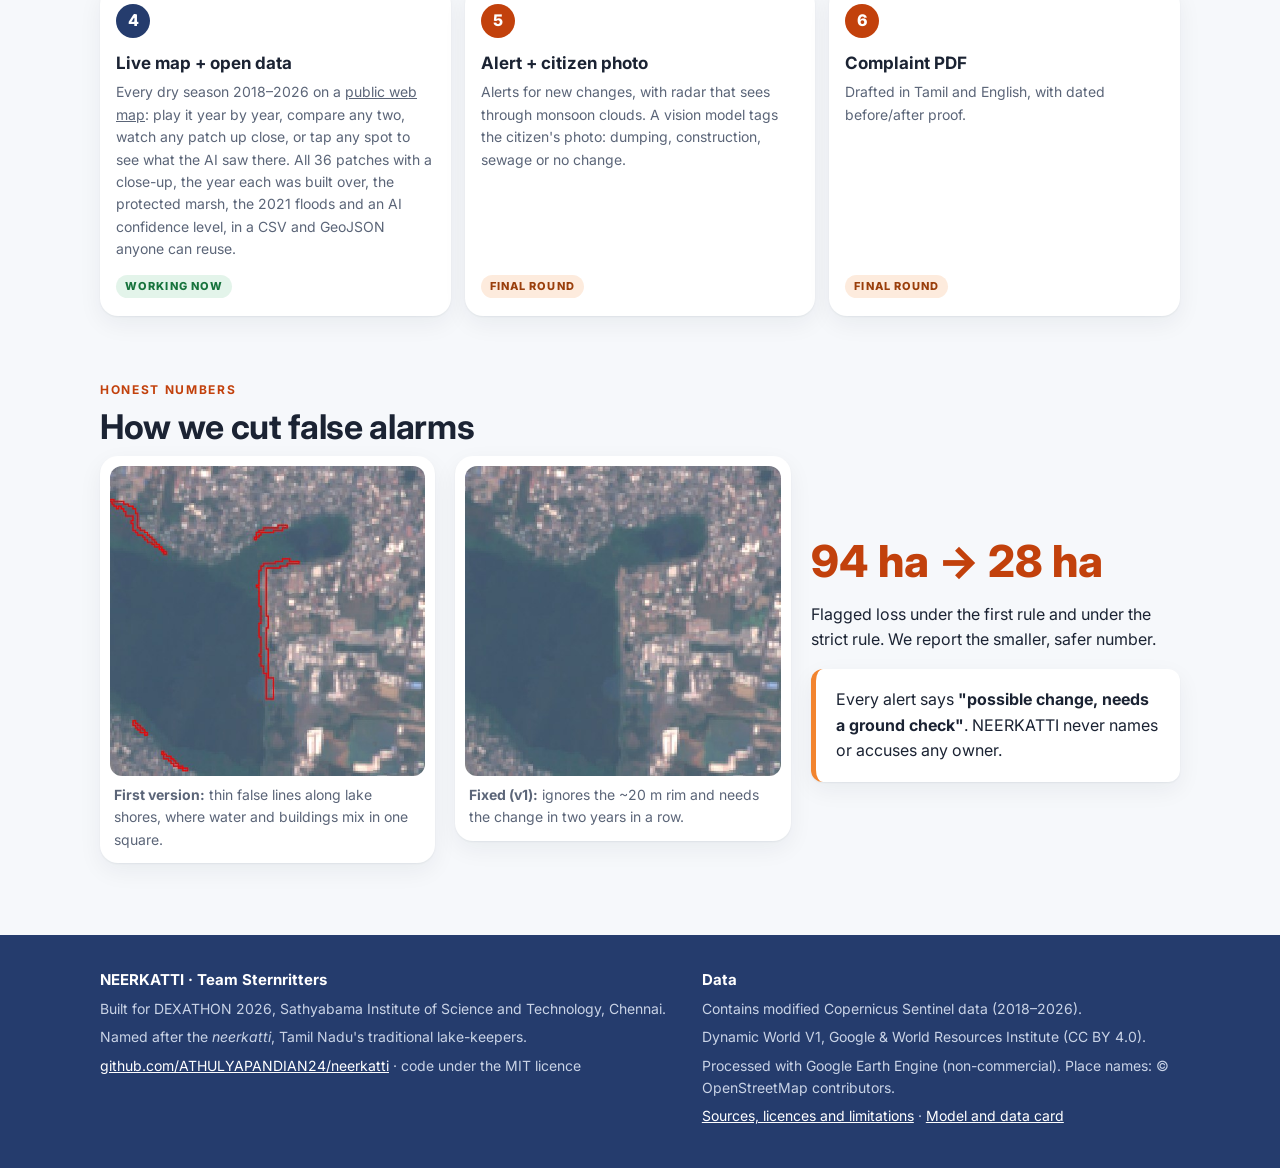
==== commit 3e2eda62: "Model and data card; every document one click from the live map - docs/MODEL_CARD.md: the data (Sent" ====
--- a/docs/index.html
+++ b/docs/index.html
@@ -398,7 +398,7 @@
       <p>Contains modified Copernicus Sentinel data (2018–2026).</p>
       <p>Dynamic World V1, Google &amp; World Resources Institute (CC BY 4.0).</p>
       <p>Processed with Google Earth Engine (non-commercial). Place names: © OpenStreetMap contributors.</p>
-      <p><a href="https://github.com/ATHULYAPANDIAN24/neerkatti#data-sources-and-licences">Sources, licences and limitations</a></p>
+      <p><a href="https://github.com/ATHULYAPANDIAN24/neerkatti#data-sources-and-licences">Sources, licences and limitations</a> · <a href="https://github.com/ATHULYAPANDIAN24/neerkatti/blob/main/docs/MODEL_CARD.md">Model and data card</a></p>
     </div>
   </div>
 </footer>
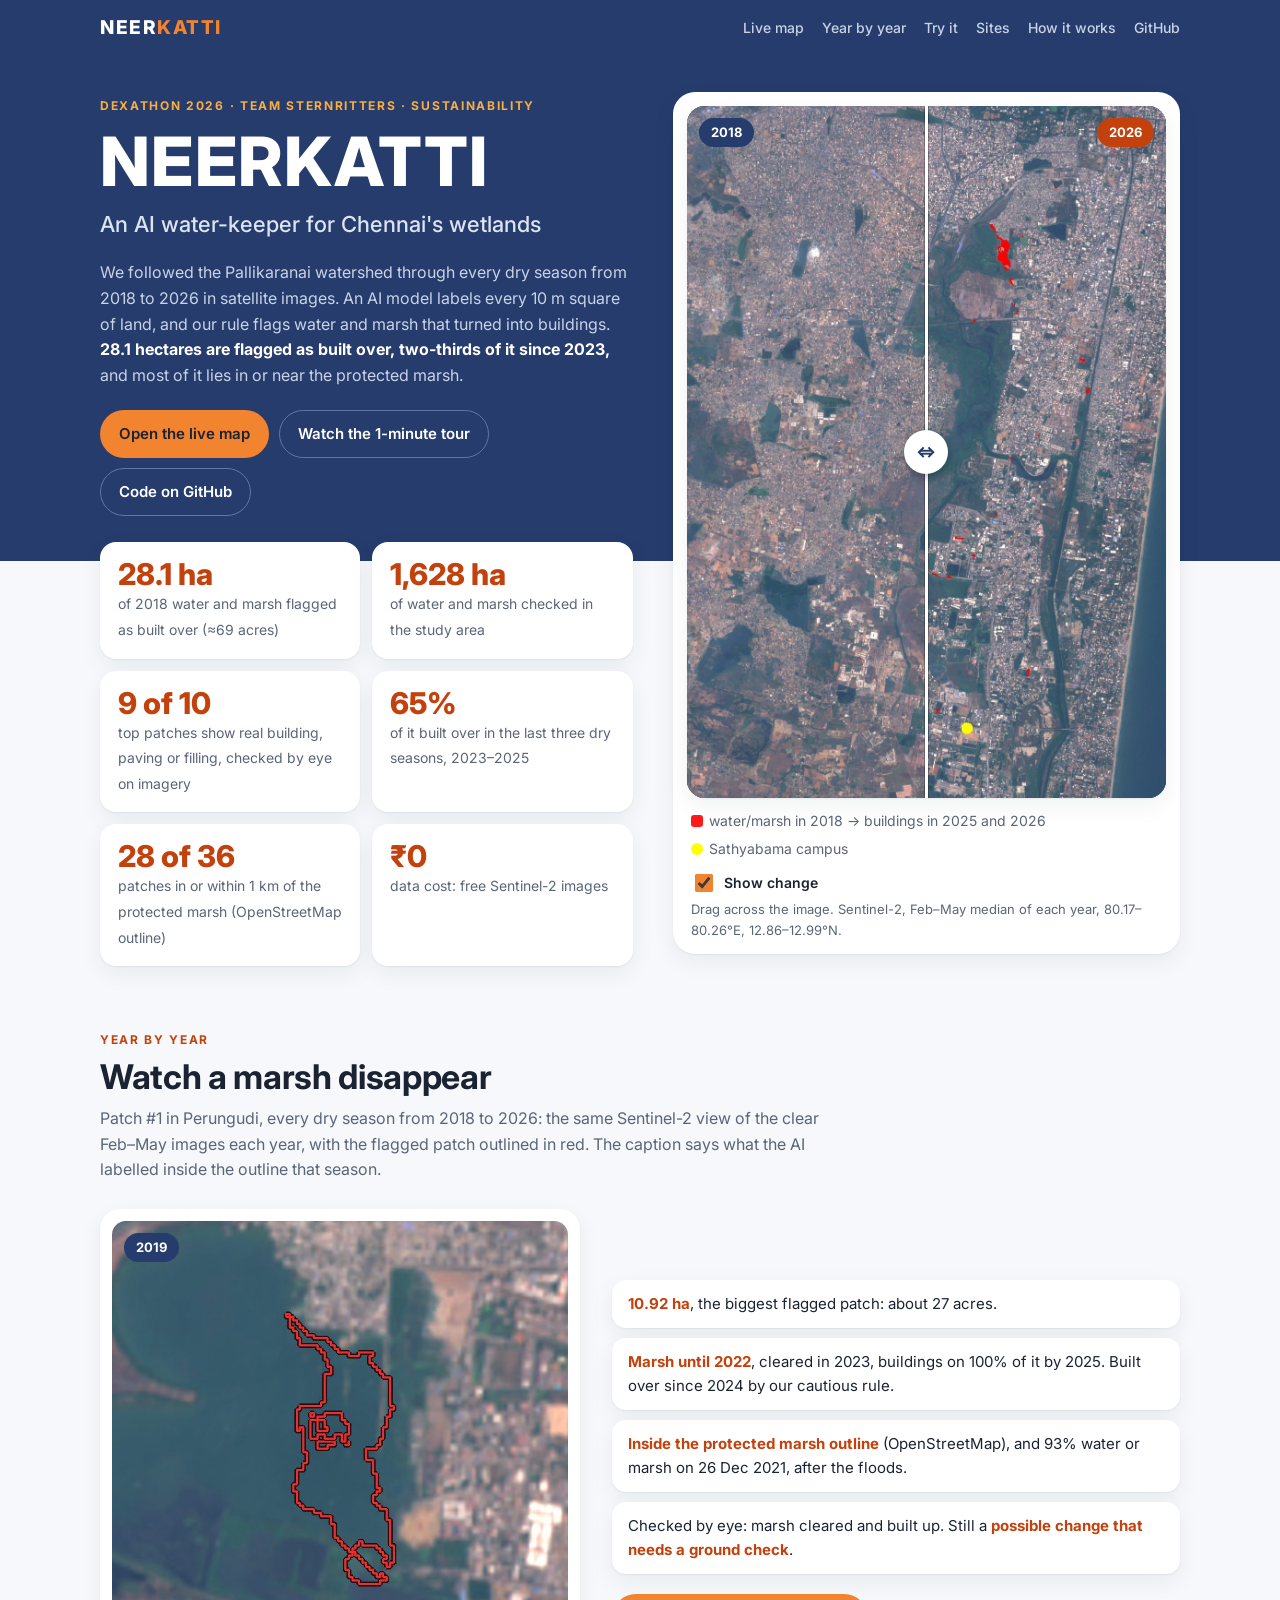
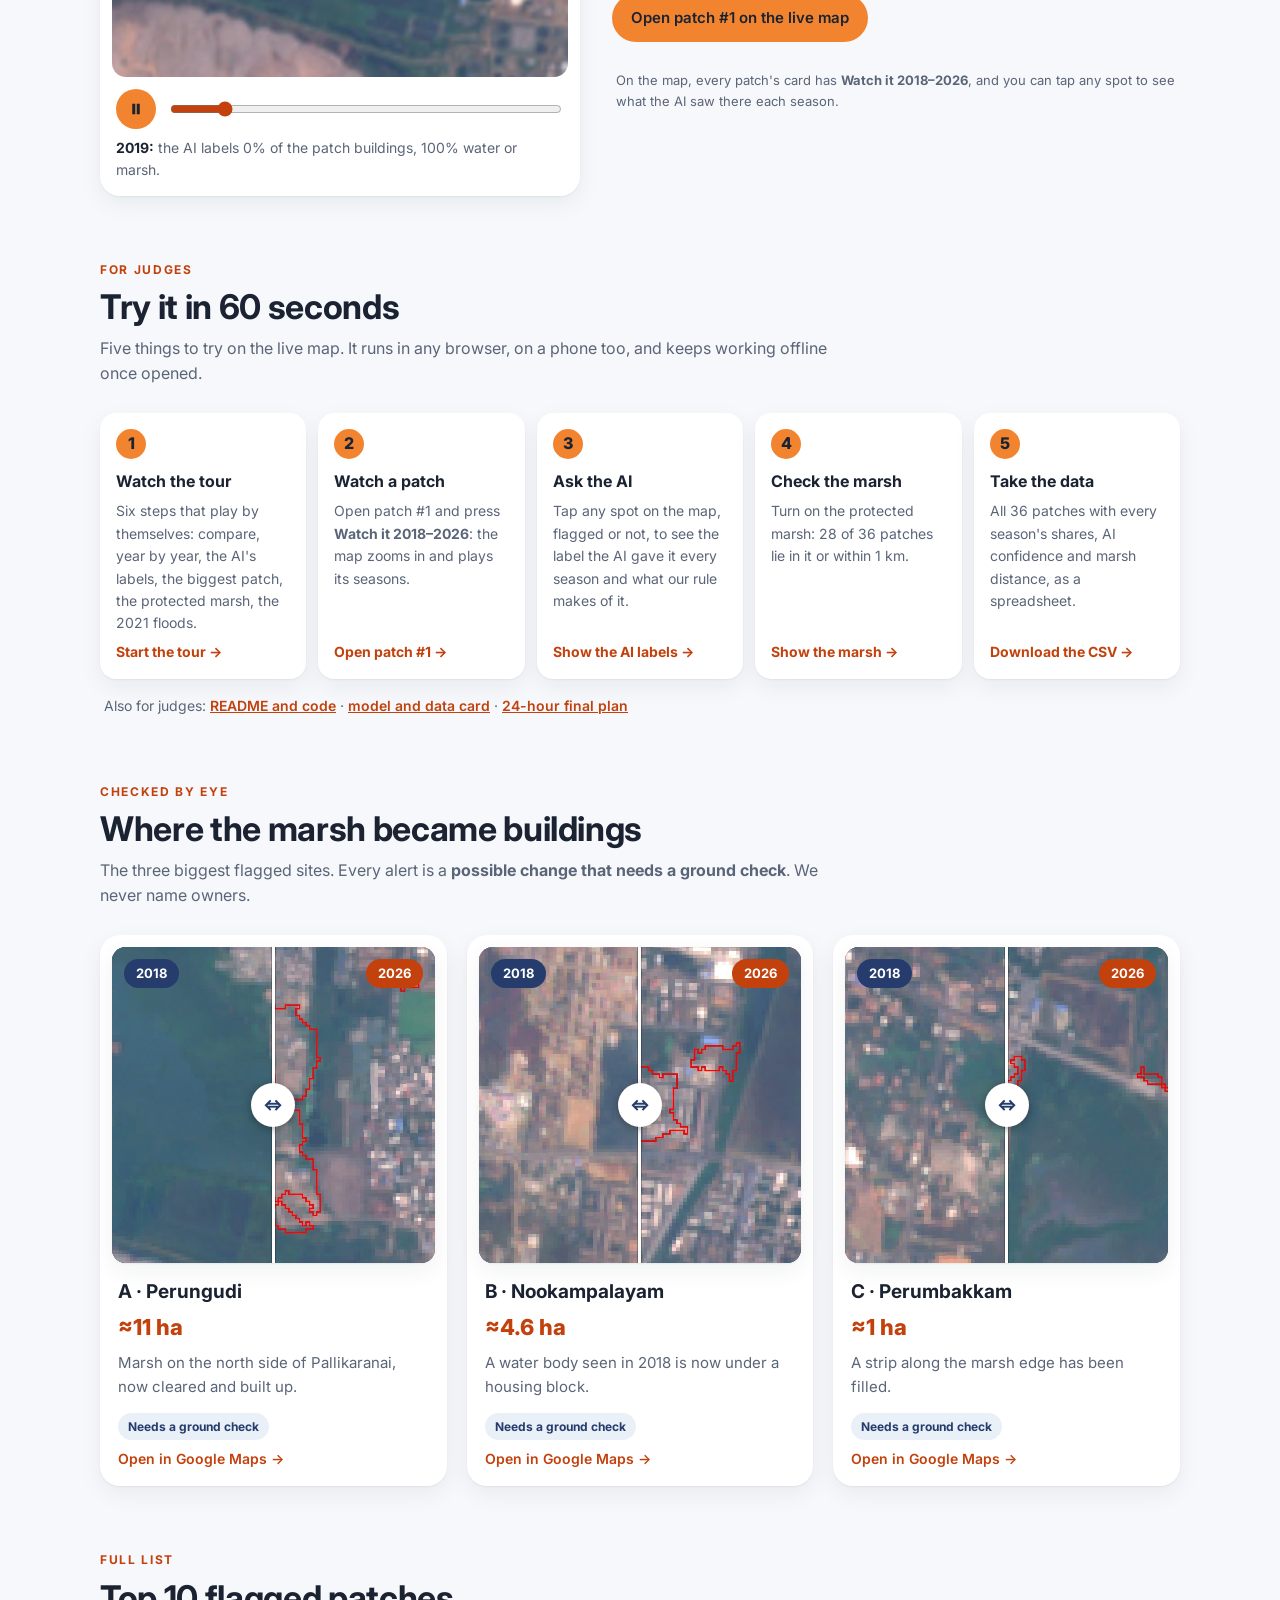
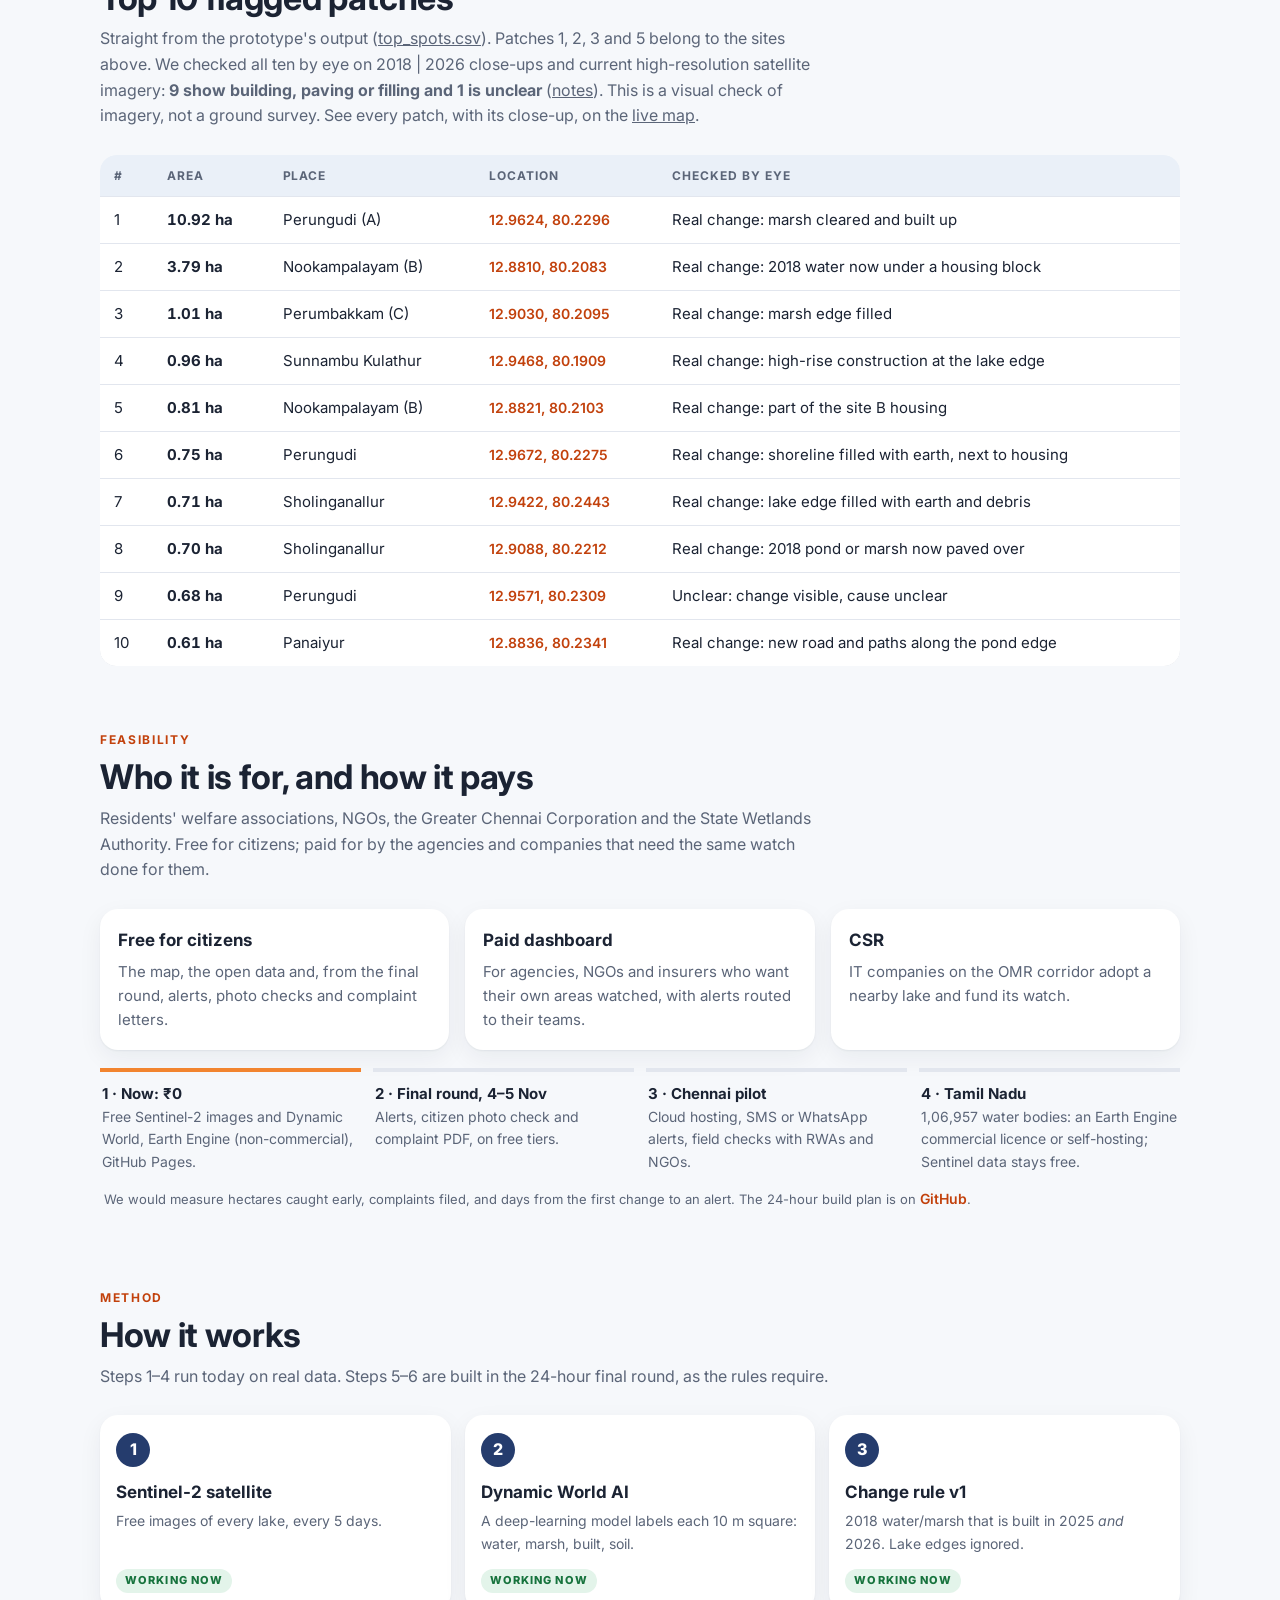
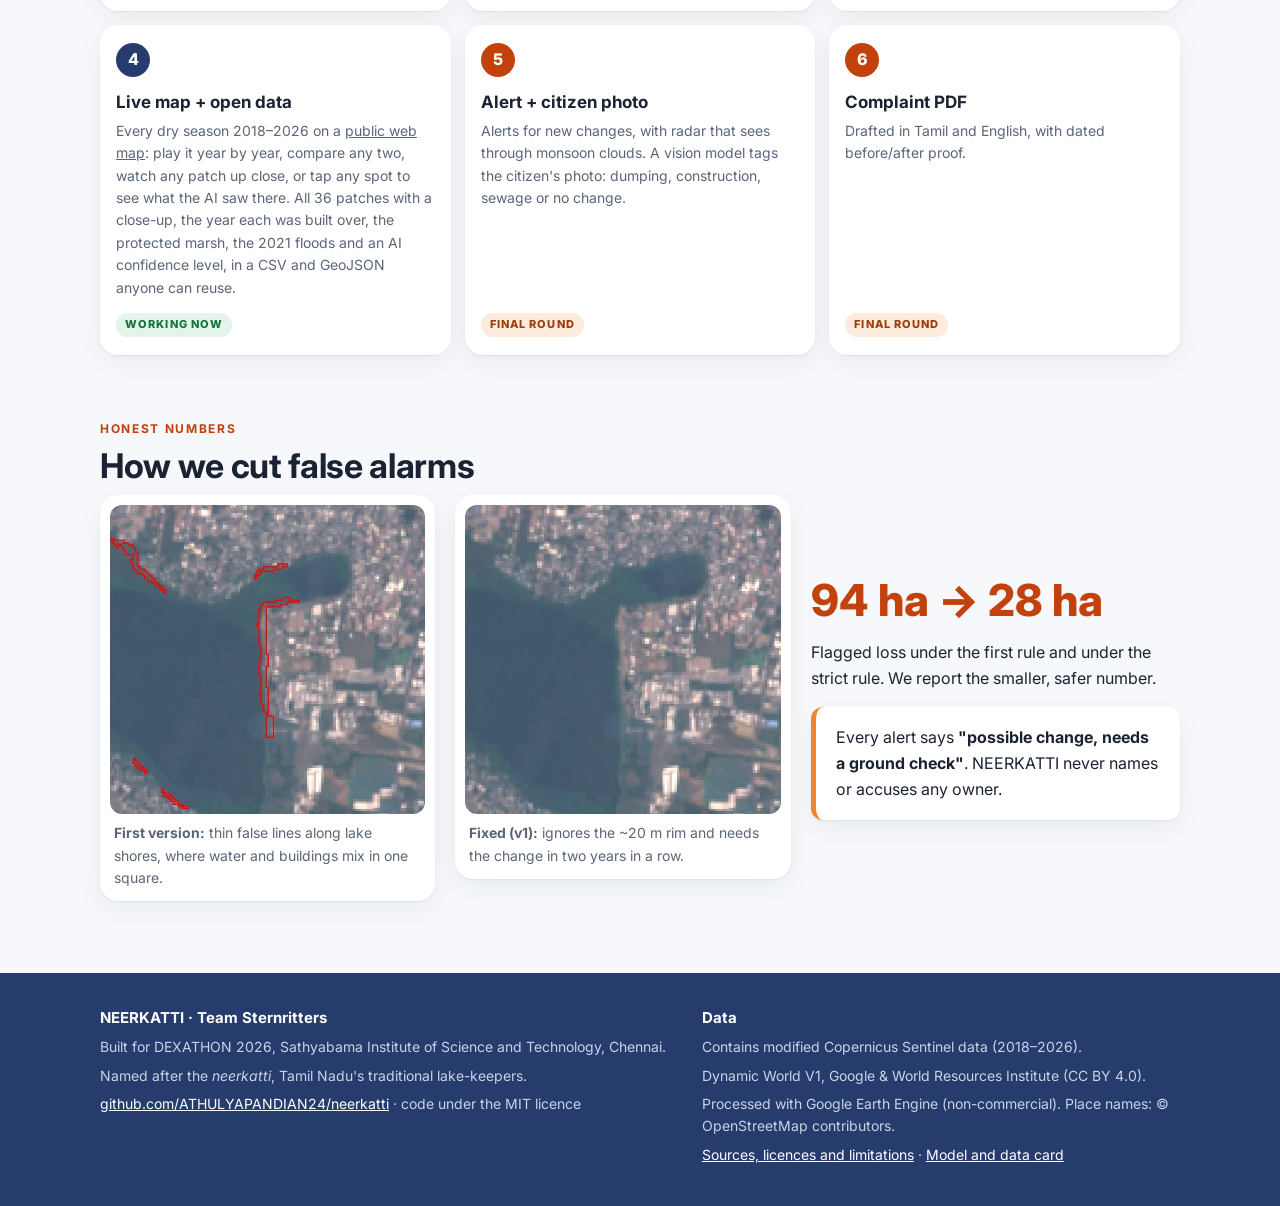
==== commit 9460074e: "Project page: the README, model card and 24-hour plan under "Try it in 60 seconds" The project page'" ====
--- a/docs/index.html
+++ b/docs/index.html
@@ -90,6 +90,8 @@
 @media (prefers-color-scheme:dark){.pill{color:#C9D3E6}}
 .maplink{font-size:14px;font-weight:600;color:var(--accent);text-decoration:none}
 .maplink:hover{text-decoration:underline}
+.hint.judges{margin:14px 0 0;font-size:14px}
+.hint.judges a{color:var(--accent);font-weight:600}
 table{width:100%;border-collapse:collapse;background:var(--card);border-radius:16px;overflow:hidden;box-shadow:var(--shadow);font-size:15px}
 th,td{padding:11px 14px;text-align:left;border-bottom:1px solid var(--line)}
 th{font-size:12px;letter-spacing:.08em;text-transform:uppercase;color:var(--muted);background:var(--tint)}
@@ -269,6 +271,7 @@
       <li><h3>Check the marsh</h3><p>Turn on the protected marsh: 28 of 36 patches lie in it or within 1&nbsp;km.</p><a href="app/?intro=0#marsh=1">Show the marsh →</a></li>
       <li><h3>Take the data</h3><p>All 36 patches with every season's shares, AI confidence and marsh distance, as a spreadsheet.</p><a href="app/data/patches.csv" download="neerkatti_patches.csv">Download the CSV →</a></li>
     </ol>
+    <p class="hint judges">Also for judges: <a href="https://github.com/ATHULYAPANDIAN24/neerkatti#readme">README and code</a> · <a href="https://github.com/ATHULYAPANDIAN24/neerkatti/blob/main/docs/MODEL_CARD.md">model and data card</a> · <a href="https://github.com/ATHULYAPANDIAN24/neerkatti/blob/main/docs/FINAL_ROUND_PLAN.md">24-hour final plan</a></p>
   </section>
 
   <section id="sites">
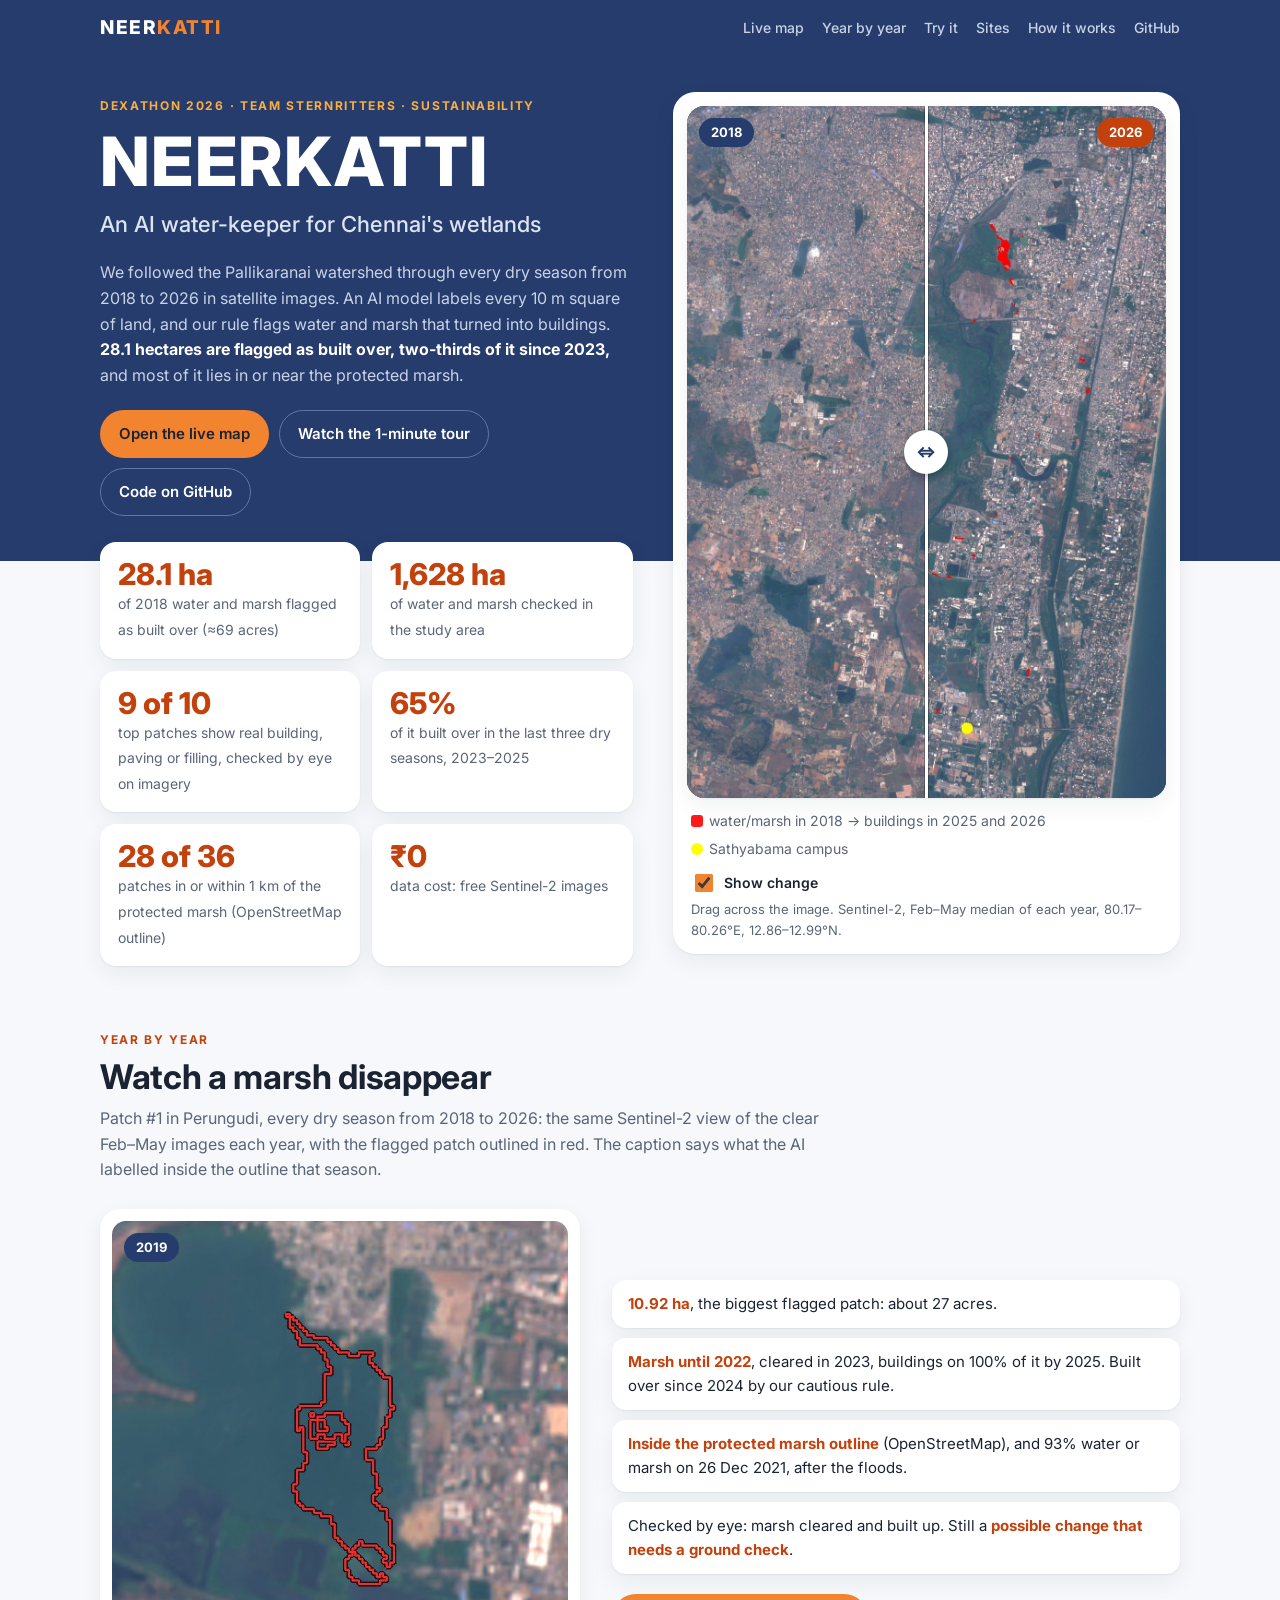
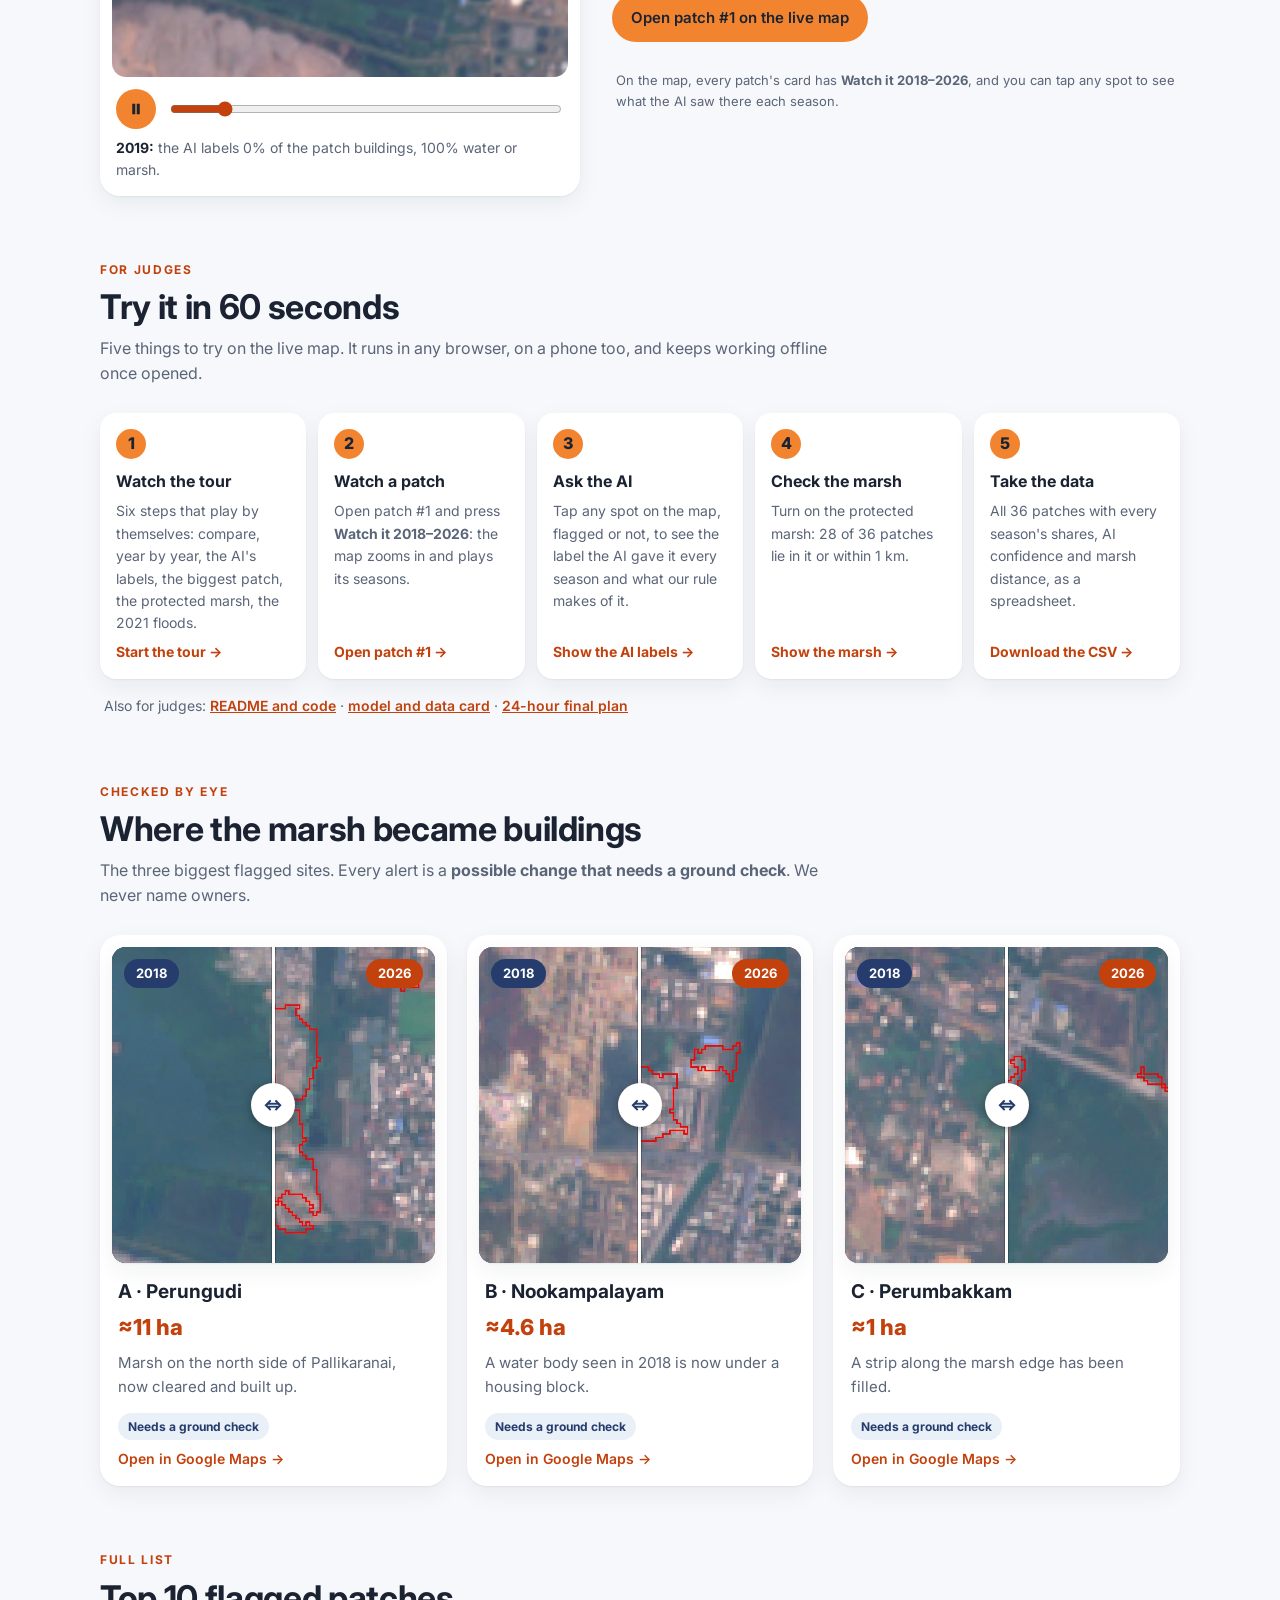
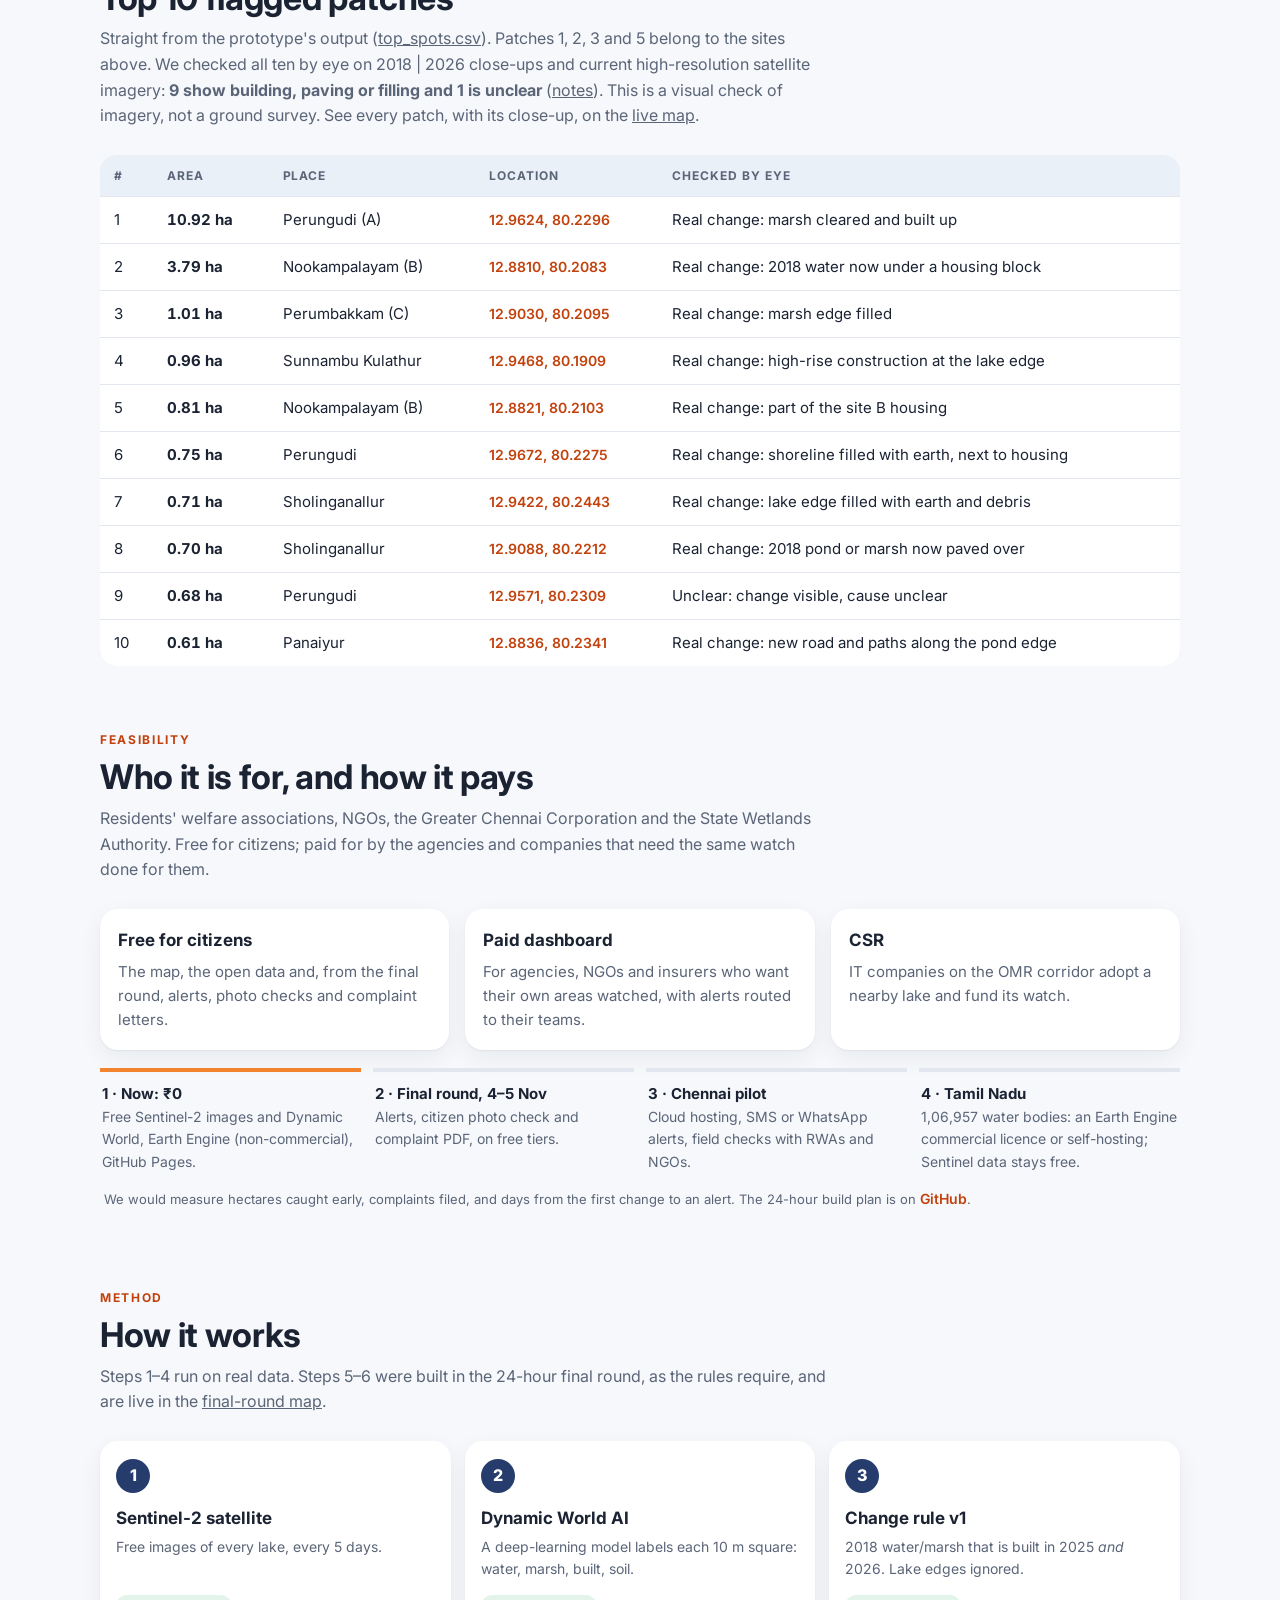
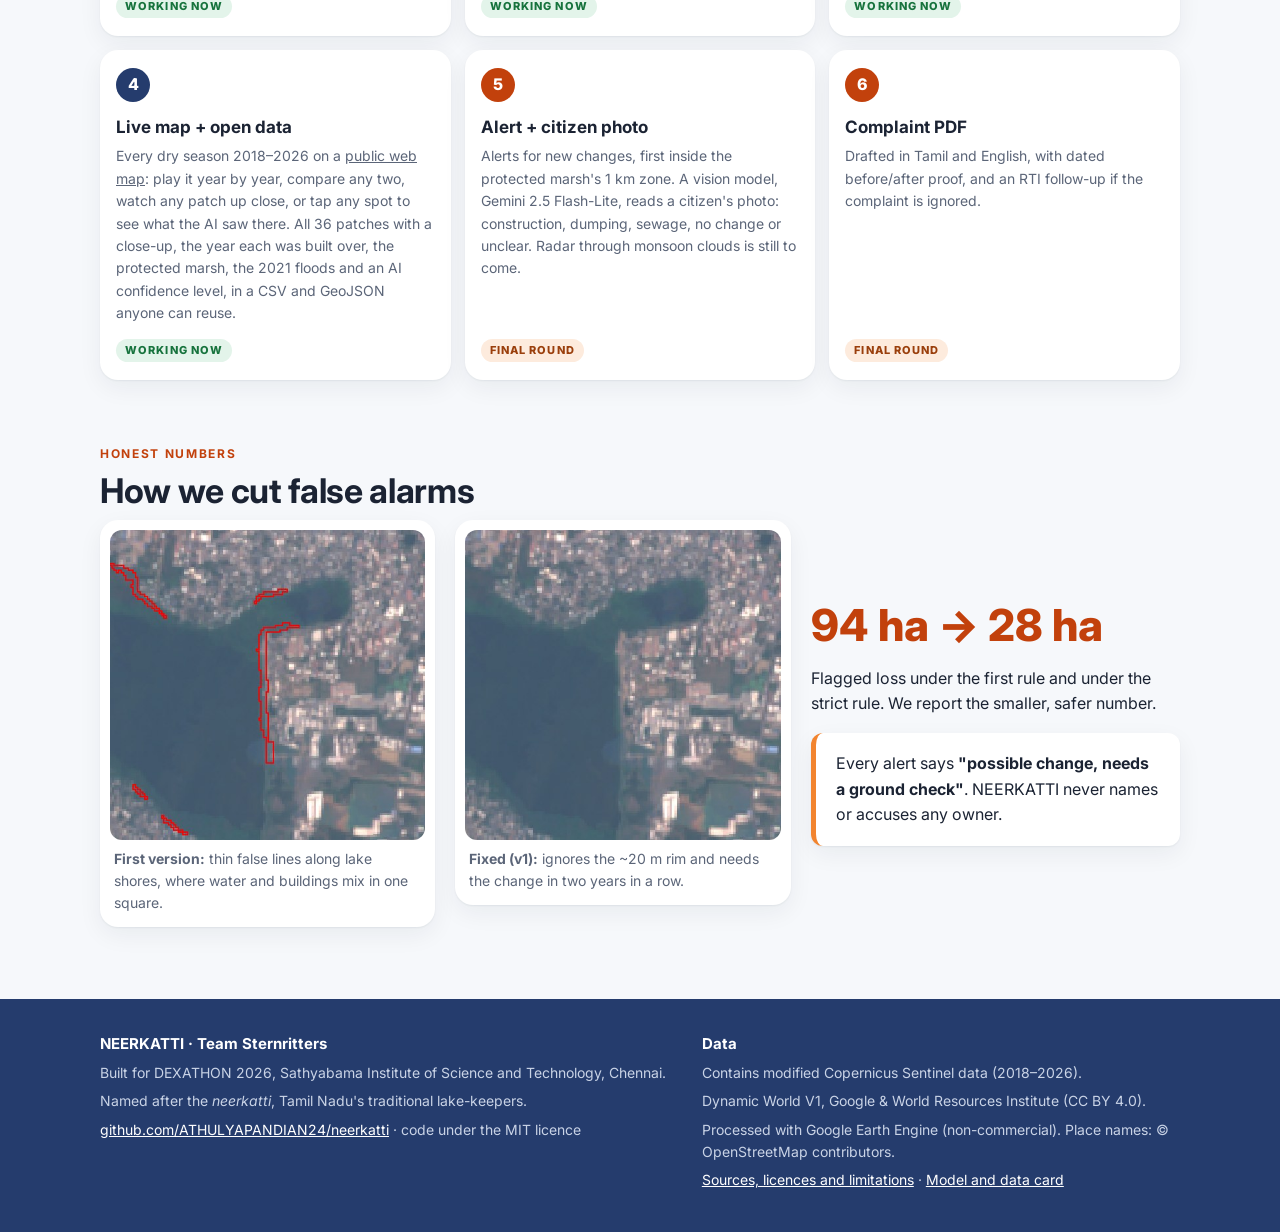
==== commit 38d30467: "Project page and plan: what the final built, and that radar is still to come The project page said a" ====
--- a/docs/index.html
+++ b/docs/index.html
@@ -362,14 +362,14 @@
   <section id="how">
     <div class="label">Method</div>
     <h2>How it works</h2>
-    <p class="intro">Steps 1–4 run today on real data. Steps 5–6 are built in the 24-hour final round, as the rules require.</p>
+    <p class="intro">Steps 1–4 run on real data. Steps 5–6 were built in the 24-hour final round, as the rules require, and are live in the <a href="app/?final=1">final-round map</a>.</p>
     <div class="steps">
       <div class="step"><h3>Sentinel-2 satellite</h3><p>Free images of every lake, every 5 days.</p><span class="st now">WORKING NOW</span></div>
       <div class="step"><h3>Dynamic World AI</h3><p>A deep-learning model labels each 10&nbsp;m square: water, marsh, built, soil.</p><span class="st now">WORKING NOW</span></div>
       <div class="step"><h3>Change rule v1</h3><p>2018 water/marsh that is built in 2025 <i>and</i> 2026. Lake edges ignored.</p><span class="st now">WORKING NOW</span></div>
       <div class="step"><h3>Live map + open data</h3><p>Every dry season 2018–2026 on a <a href="app/">public web map</a>: play it year by year, compare any two, watch any patch up close, or tap any spot to see what the AI saw there. All 36 patches with a close-up, the year each was built over, the protected marsh, the 2021 floods and an AI confidence level, in a CSV and GeoJSON anyone can reuse.</p><span class="st now">WORKING NOW</span></div>
-      <div class="step next"><h3>Alert + citizen photo</h3><p>Alerts for new changes, with radar that sees through monsoon clouds. A vision model tags the citizen's photo: dumping, construction, sewage or no change.</p><span class="st final">FINAL ROUND</span></div>
-      <div class="step next"><h3>Complaint PDF</h3><p>Drafted in Tamil and English, with dated before/after proof.</p><span class="st final">FINAL ROUND</span></div>
+      <div class="step next"><h3>Alert + citizen photo</h3><p>Alerts for new changes, first inside the protected marsh's 1&nbsp;km zone. A vision model, Gemini 2.5 Flash-Lite, reads a citizen's photo: construction, dumping, sewage, no change or unclear. Radar through monsoon clouds is still to come.</p><span class="st final">FINAL ROUND</span></div>
+      <div class="step next"><h3>Complaint PDF</h3><p>Drafted in Tamil and English, with dated before/after proof, and an RTI follow-up if the complaint is ignored.</p><span class="st final">FINAL ROUND</span></div>
     </div>
   </section>
 
